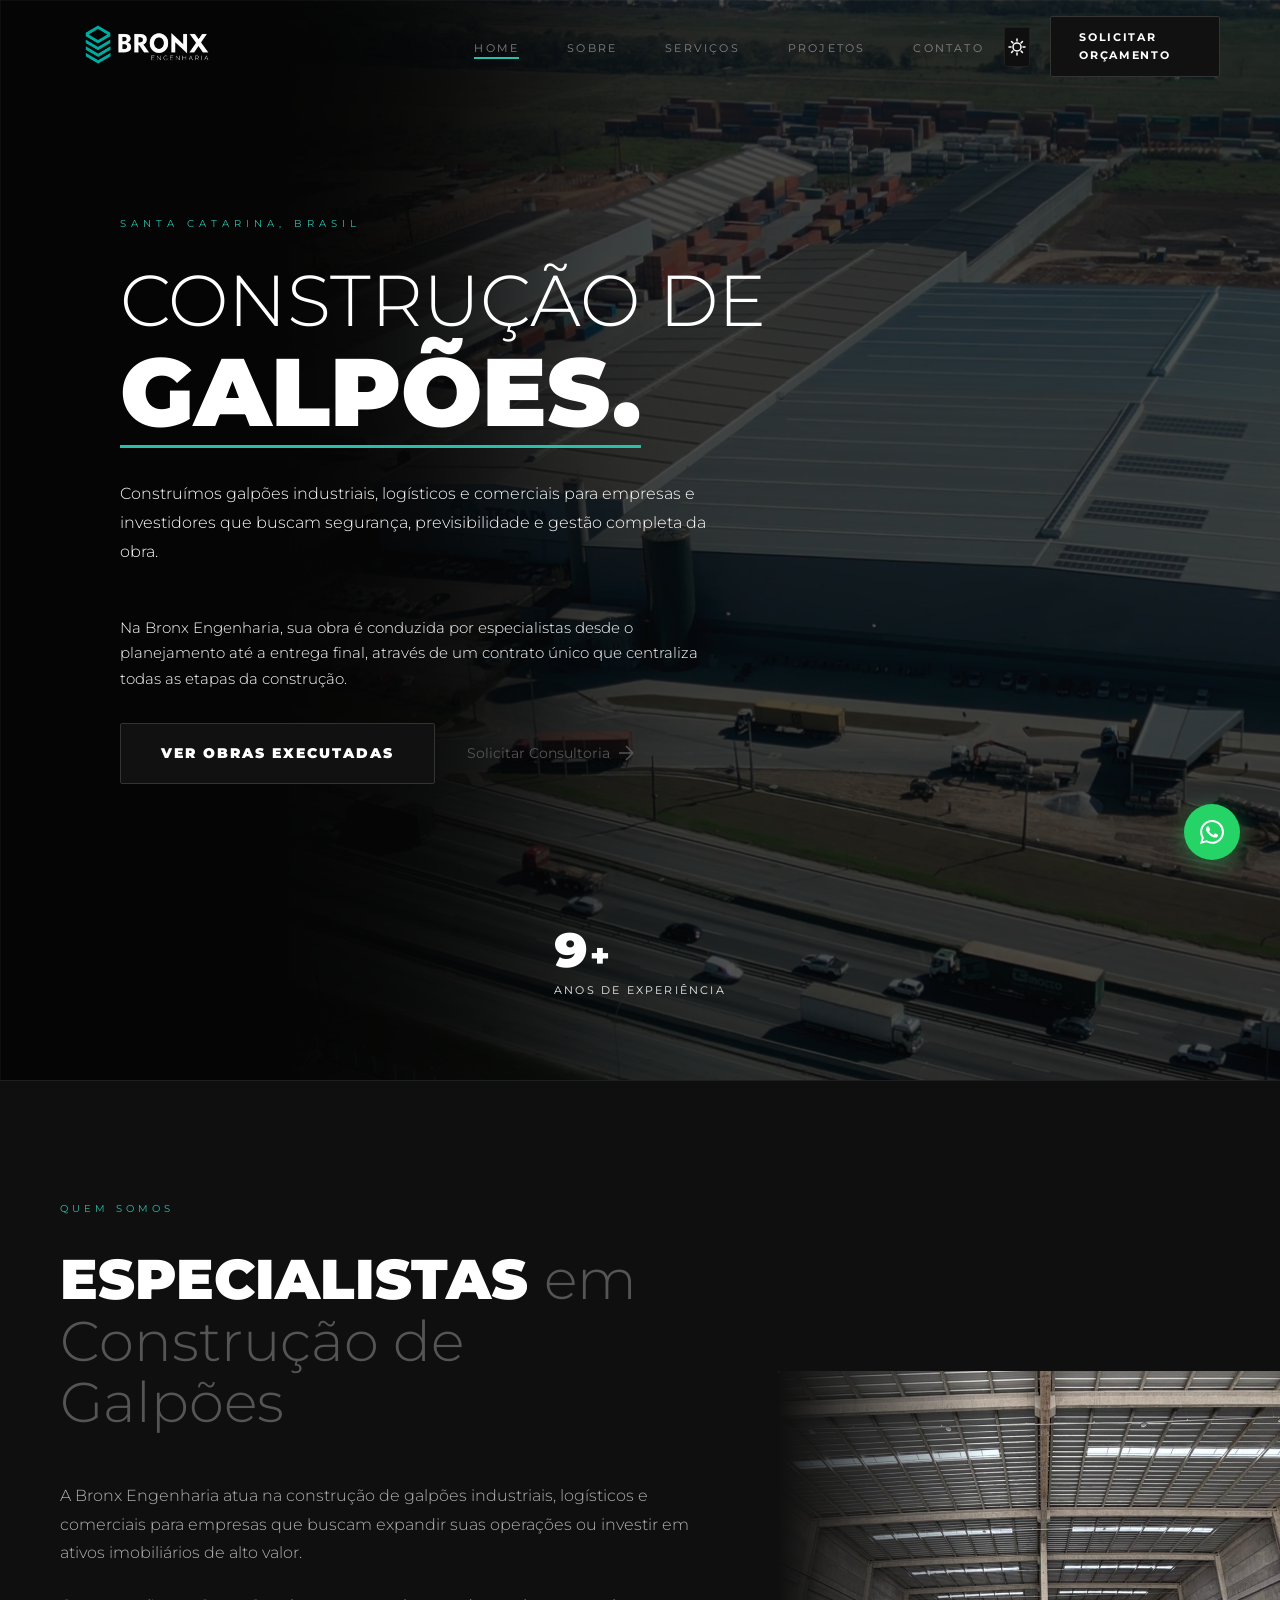
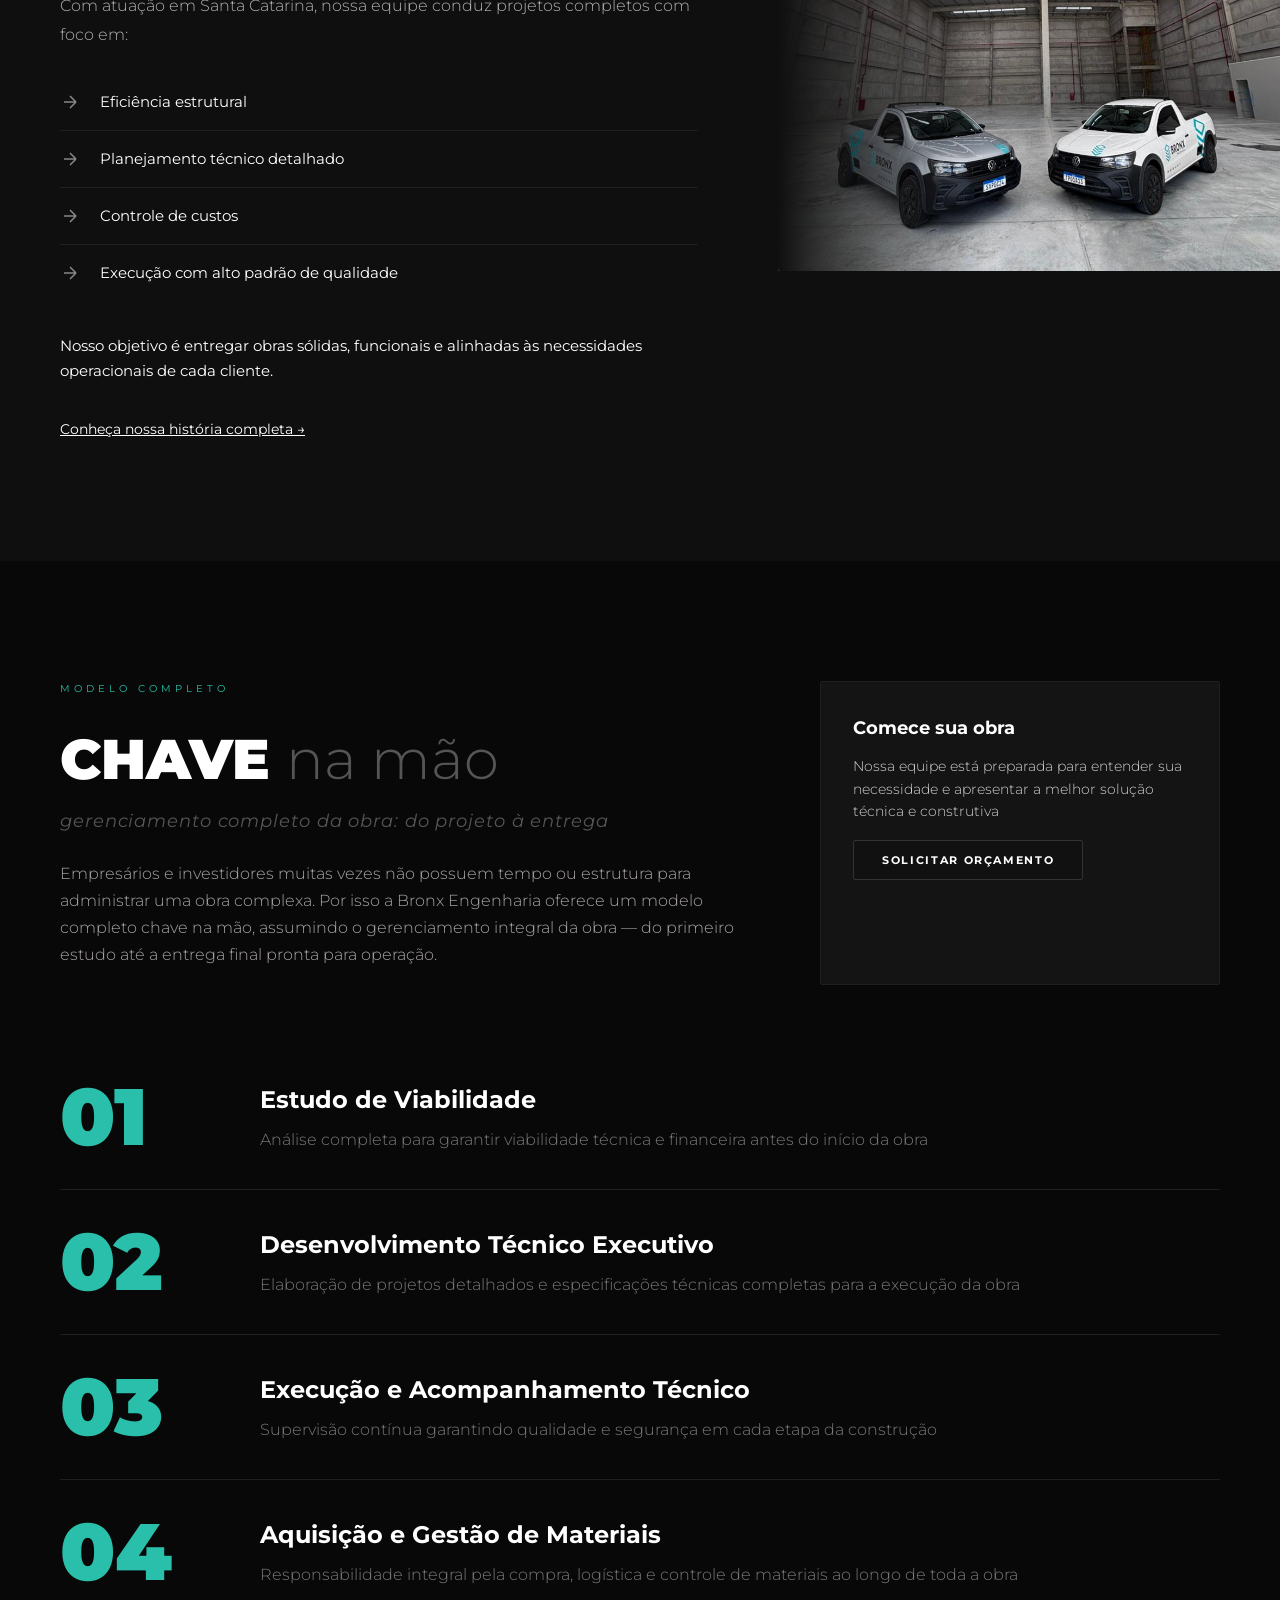
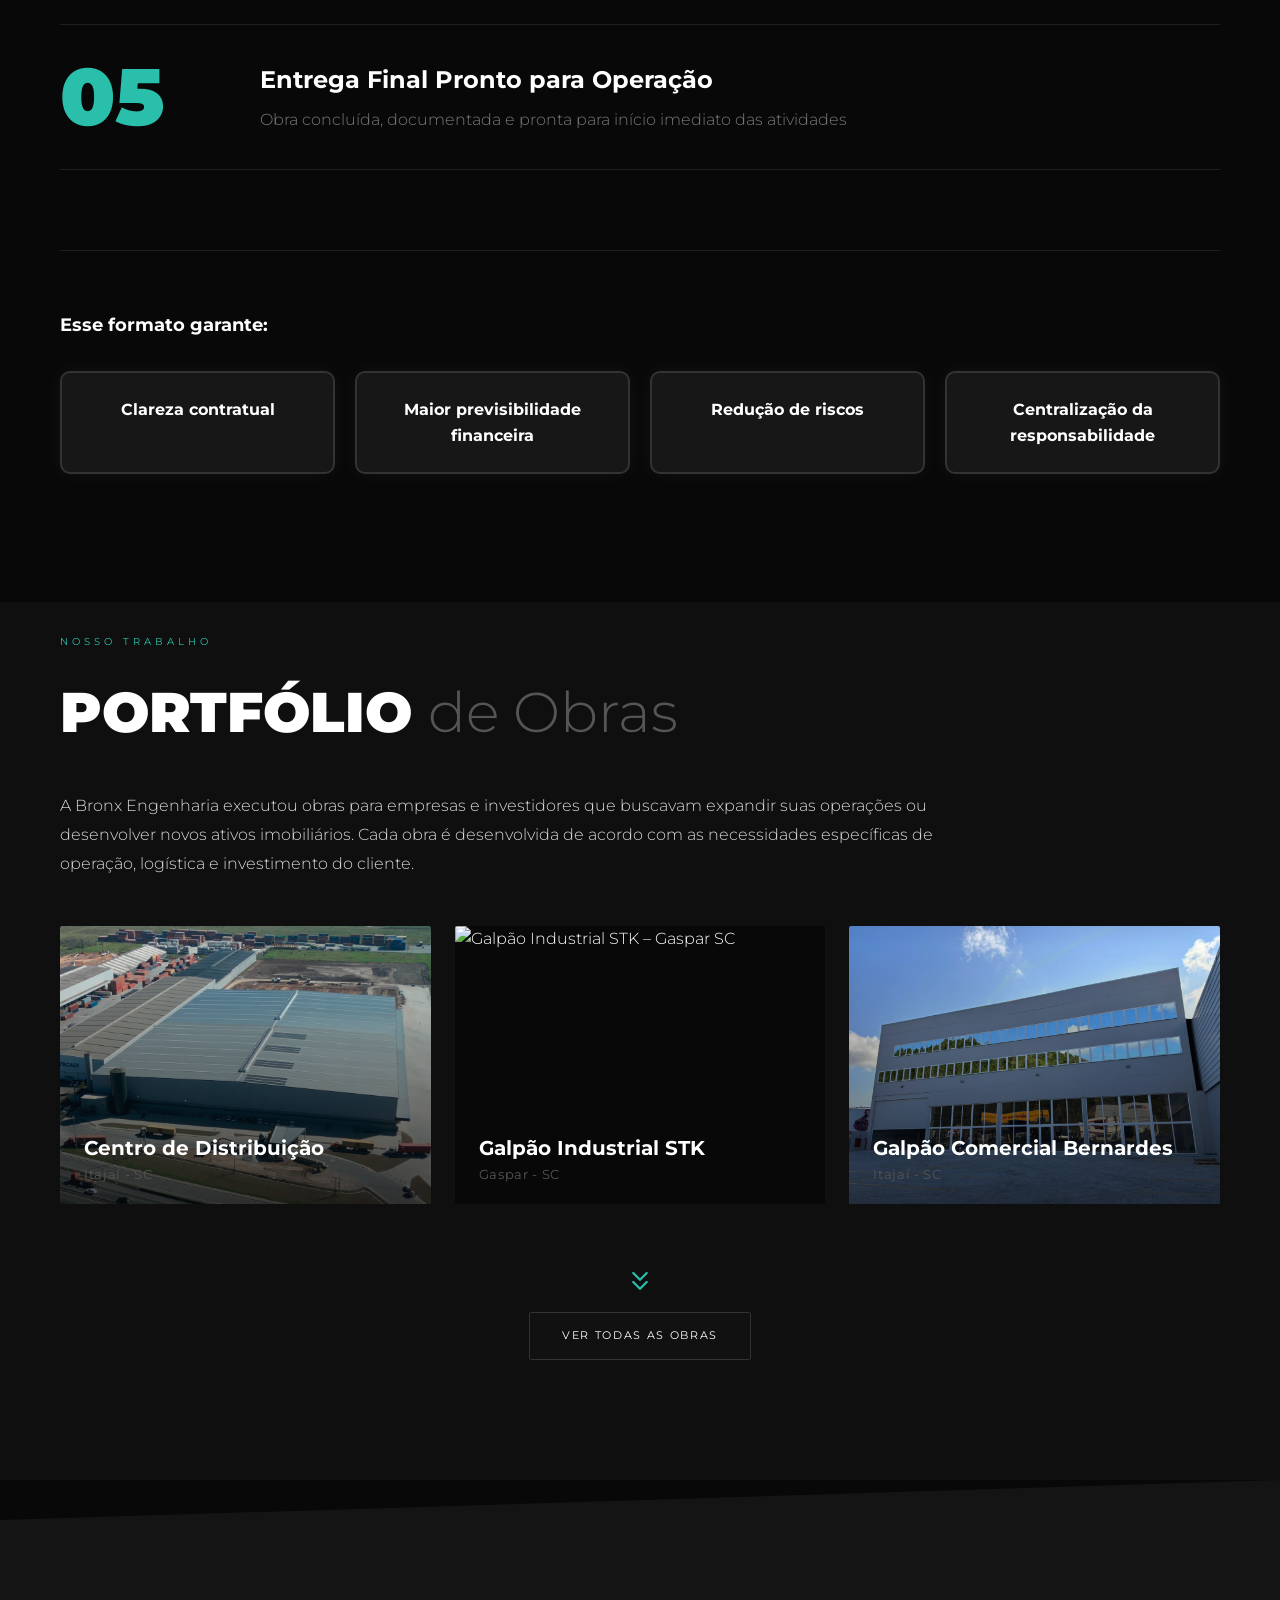
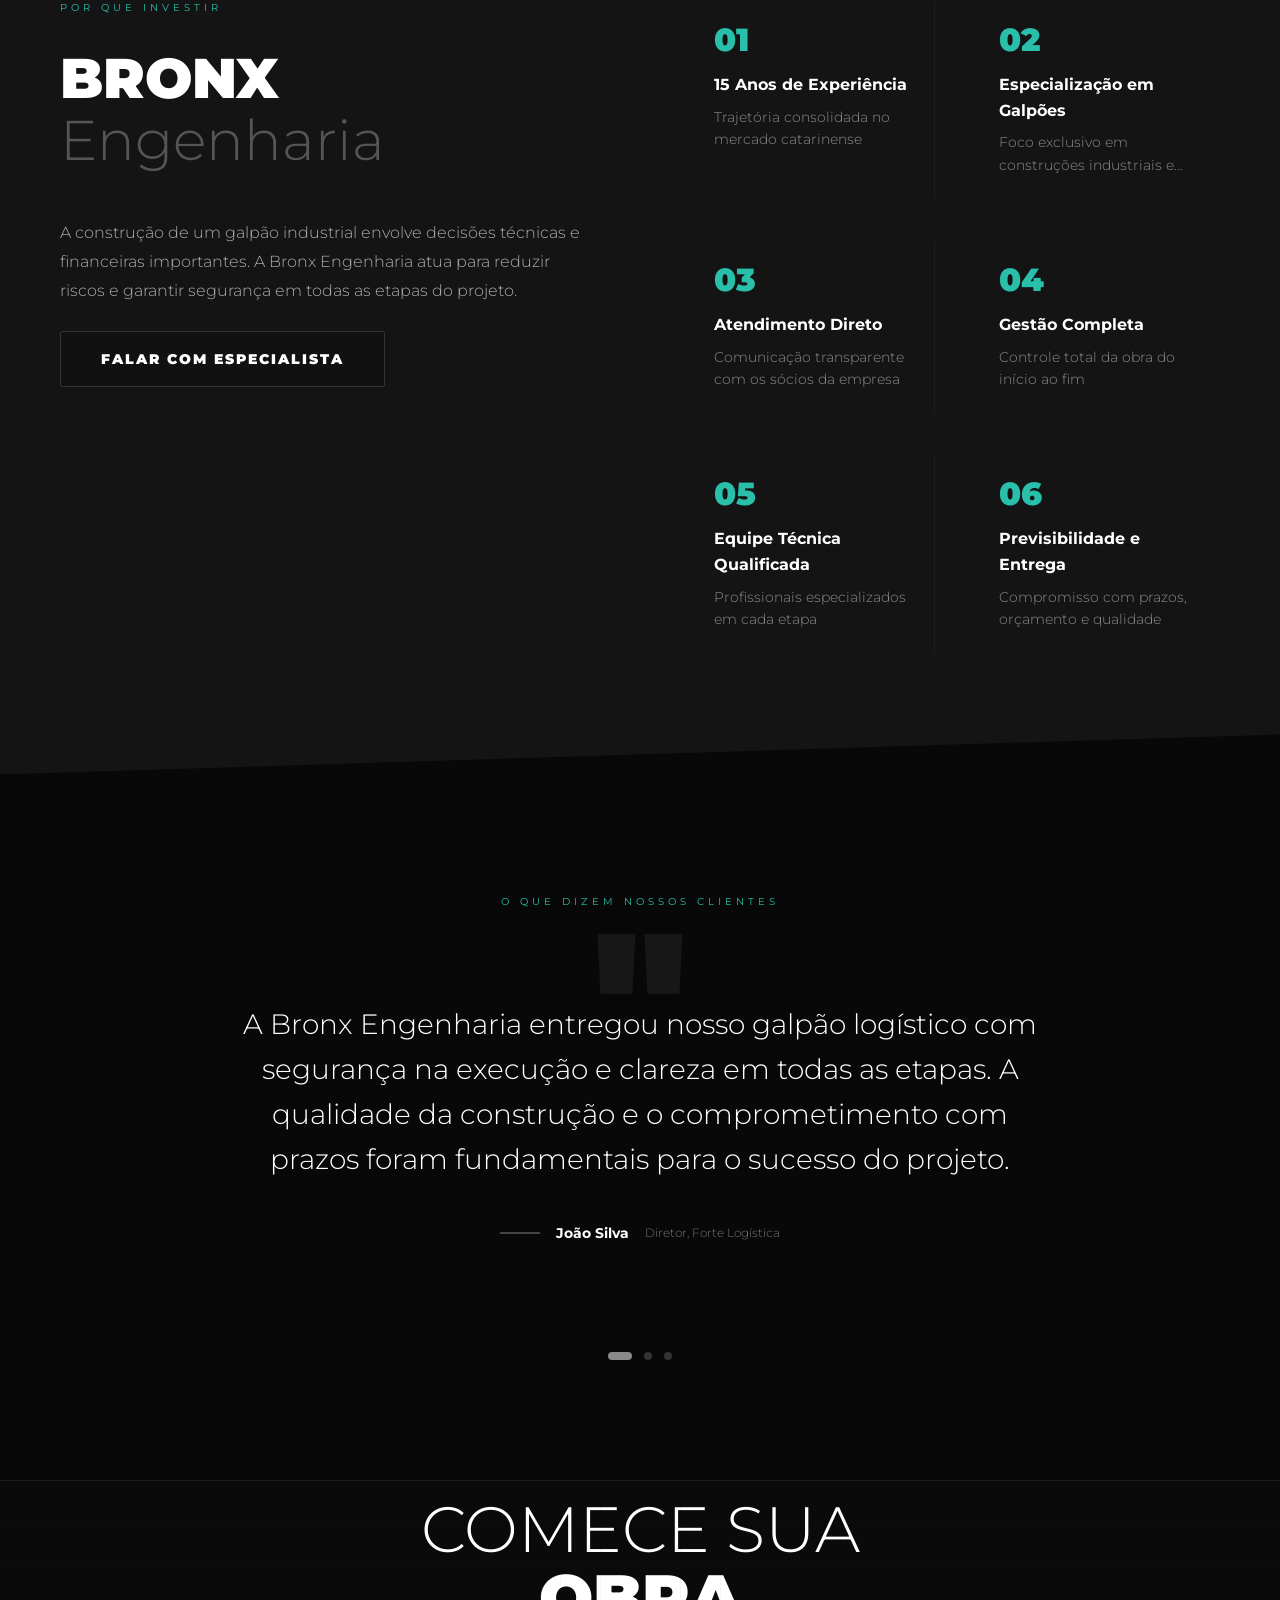
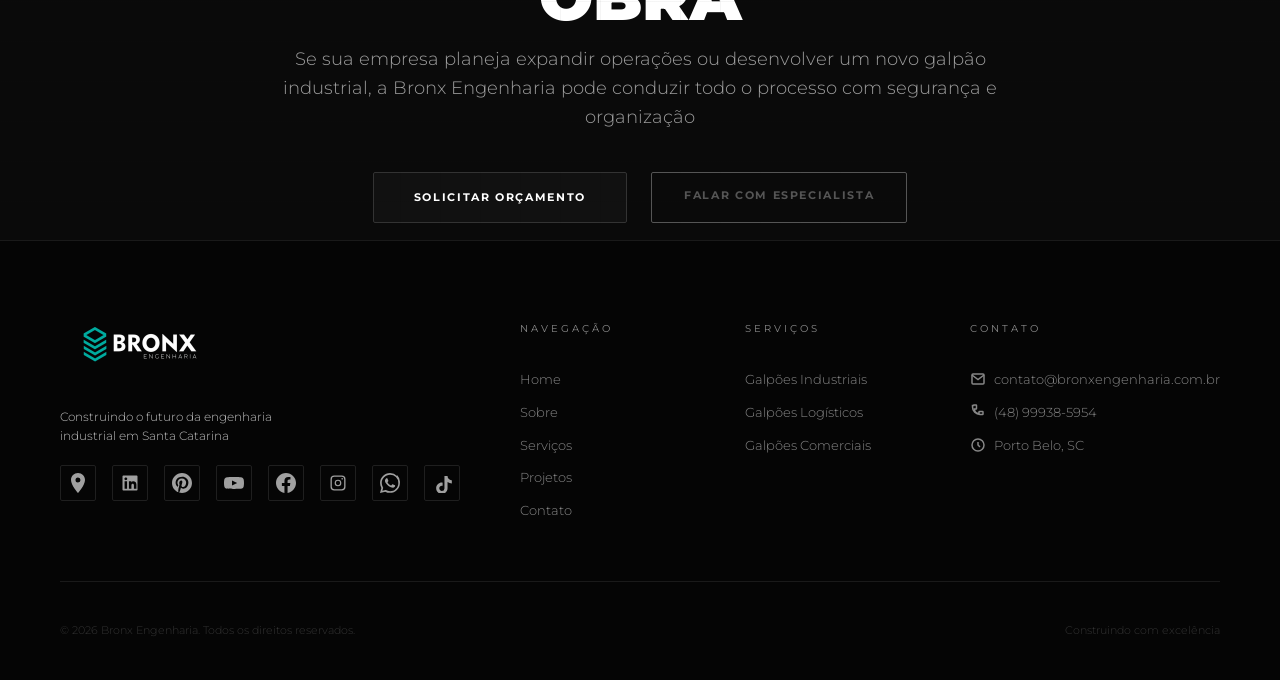
==== index.html @ a731fd5a "feat: restaura Galpão Industrial STK (vídeo comprimido 67MB)" ====
<!DOCTYPE html>
<html lang="pt-BR">
<head>
    <meta charset="UTF-8">
    <meta name="viewport" content="width=device-width, initial-scale=1.0">
    <title>Bronx Engenharia | Construção de Galpões Industriais em SC</title>
    <meta name="description" content="Especialistas na construção de galpões industriais, logísticos e comerciais em Santa Catarina. Soluções completas chave na mão para empresas e investidores.">
    
    <link rel="preconnect" href="https://fonts.googleapis.com">
    <link rel="preconnect" href="https://fonts.gstatic.com" crossorigin>
    <link href="https://fonts.googleapis.com/css2?family=Montserrat:wght@300;400;700;900&display=swap" rel="stylesheet">
    
    <link rel="stylesheet" href="css/style.css">
</head>
<body>

    <!-- ━━━━━━━━━━━━━━━━━━━━━━━━━━━━━━━━━━━━━━
         NAVBAR
         ━━━━━━━━━━━━━━━━━━━━━━━━━━━━━━━━━━━━━━ -->
    <nav class="navbar" id="navbar">
        <div class="nav-container">
            <a href="index.html" class="nav-logo">
                <img src="logo funod transparente.png" alt="Bronx Engenharia" class="logo-img">
            </a>
            
            <ul class="nav-links">
                <li><a href="index.html" class="active">Home</a></li>
                <li><a href="sobre.html">Sobre</a></li>
                <li><a href="servicos.html">Serviços</a></li>
                <li><a href="projetos.html">Projetos</a></li>
                <li><a href="contato.html">Contato</a></li>
            </ul>
            
            <button class="theme-toggle" id="themeToggle" aria-label="Alternar tema">
                <svg class="sun-icon" width="20" height="20" viewBox="0 0 20 20" fill="none">
                    <circle cx="10" cy="10" r="4" stroke="currentColor" stroke-width="1.5"/>
                    <line x1="10" y1="2" x2="10" y2="4" stroke="currentColor" stroke-width="1.5" stroke-linecap="round"/>
                    <line x1="10" y1="16" x2="10" y2="18" stroke="currentColor" stroke-width="1.5" stroke-linecap="round"/>
                    <line x1="18" y1="10" x2="16" y2="10" stroke="currentColor" stroke-width="1.5" stroke-linecap="round"/>
                    <line x1="4" y1="10" x2="2" y2="10" stroke="currentColor" stroke-width="1.5" stroke-linecap="round"/>
                    <line x1="15.5" y1="4.5" x2="14.1" y2="5.9" stroke="currentColor" stroke-width="1.5" stroke-linecap="round"/>
                    <line x1="5.9" y1="14.1" x2="4.5" y2="15.5" stroke="currentColor" stroke-width="1.5" stroke-linecap="round"/>
                    <line x1="15.5" y1="15.5" x2="14.1" y2="14.1" stroke="currentColor" stroke-width="1.5" stroke-linecap="round"/>
                    <line x1="5.9" y1="5.9" x2="4.5" y2="4.5" stroke="currentColor" stroke-width="1.5" stroke-linecap="round"/>
                </svg>
                <svg class="moon-icon" width="20" height="20" viewBox="0 0 20 20" fill="none">
                    <path d="M17 10.5C16 14.5 12.5 17 8.5 17C4.5 17 1 13.5 1 9.5C1 5.5 3.5 2 7.5 1C7 2 6.5 3.5 6.5 5.5C6.5 9.5 9.5 12.5 13.5 12.5C15.5 12.5 17 12 18 11.5C17.5 11 17 10.5 17 10.5Z" stroke="currentColor" stroke-width="1.5" stroke-linecap="round" stroke-linejoin="round"/>
                </svg>
            </button>
            
            <a href="orcamento.html" class="nav-cta">Solicitar Orçamento</a>

            <!-- Botão hambúrguer: apenas mobile -->
            <button class="mobile-menu-btn" id="mobileMenuBtn" aria-label="Abrir menu" aria-expanded="false">
                <span></span>
                <span></span>
                <span></span>
            </button>
        </div>
    </nav>

    <!-- ━━━━━━━━━━━━━━━━━━━━━━━━━━━━━━━━━━━━━━
         MOBILE MENU OVERLAY
         ━━━━━━━━━━━━━━━━━━━━━━━━━━━━━━━━━━━━━━ -->
    <div class="mobile-menu-overlay" id="mobileMenuOverlay"></div>
    <div class="mobile-menu-panel" id="mobileMenuPanel">
        <div class="mobile-menu-header">
            <a href="index.html" class="mobile-menu-logo">
                <img src="logo funod transparente.png" alt="Bronx Engenharia">
            </a>
            <button class="mobile-menu-close" id="mobileMenuClose" aria-label="Fechar menu">
                <svg width="18" height="18" viewBox="0 0 18 18" fill="none">
                    <line x1="2" y1="2" x2="16" y2="16" stroke="currentColor" stroke-width="1.8" stroke-linecap="round"/>
                    <line x1="16" y1="2" x2="2" y2="16" stroke="currentColor" stroke-width="1.8" stroke-linecap="round"/>
                </svg>
            </button>
        </div>
        <nav class="mobile-menu-nav">
            <a href="index.html" class="active">
                Home
                <svg class="mobile-nav-arrow" viewBox="0 0 16 16" fill="none"><path d="M3 8h10M9 4l4 4-4 4" stroke="currentColor" stroke-width="1.5" stroke-linecap="round" stroke-linejoin="round"/></svg>
            </a>
            <a href="sobre.html">
                Sobre
                <svg class="mobile-nav-arrow" viewBox="0 0 16 16" fill="none"><path d="M3 8h10M9 4l4 4-4 4" stroke="currentColor" stroke-width="1.5" stroke-linecap="round" stroke-linejoin="round"/></svg>
            </a>
            <a href="servicos.html">
                Serviços
                <svg class="mobile-nav-arrow" viewBox="0 0 16 16" fill="none"><path d="M3 8h10M9 4l4 4-4 4" stroke="currentColor" stroke-width="1.5" stroke-linecap="round" stroke-linejoin="round"/></svg>
            </a>
            <a href="projetos.html">
                Projetos
                <svg class="mobile-nav-arrow" viewBox="0 0 16 16" fill="none"><path d="M3 8h10M9 4l4 4-4 4" stroke="currentColor" stroke-width="1.5" stroke-linecap="round" stroke-linejoin="round"/></svg>
            </a>
            <a href="contato.html">
                Contato
                <svg class="mobile-nav-arrow" viewBox="0 0 16 16" fill="none"><path d="M3 8h10M9 4l4 4-4 4" stroke="currentColor" stroke-width="1.5" stroke-linecap="round" stroke-linejoin="round"/></svg>
            </a>
        </nav>
        <div class="mobile-menu-footer">
            <a href="orcamento.html" class="mobile-cta">Solicitar Orçamento</a>
        </div>
    </div>

    <!-- ━━━━━━━━━━━━━━━━━━━━━━━━━━━━━━━━━━━━━━
         HERO
         ━━━━━━━━━━━━━━━━━━━━━━━━━━━━━━━━━━━━━━ -->
    <section class="hero">
        <div class="hero-grid"></div>
        <div class="hero-image">
            <img src="hero-bronx-oJLtoZwy.png" alt="Bronx Engenharia - Construção de Galpões">
        </div>
        <div class="container-hero">
            <div class="hero-content">
                <div class="hero-eyebrow">SANTA CATARINA, BRASIL</div>
                
                <h1 class="hero-title">
                    <span class="hero-title-light">CONSTRUÇÃO DE</span>
                    <span class="hero-title-bold">GALPÕES.</span>
                </h1>
                
                <p class="hero-description">
                    Construímos galpões industriais, logísticos e comerciais para empresas e investidores que buscam segurança, previsibilidade e gestão completa da obra.
                </p>
                
                <p class="hero-description-secondary">
                    Na Bronx Engenharia, sua obra é conduzida por especialistas desde o planejamento até a entrega final, através de um contrato único que centraliza todas as etapas da construção.
                </p>
                
                <div class="hero-buttons">
                    <a href="projetos.html" class="btn-primary">Ver Obras Executadas</a>
                    <a href="contato.html" class="btn-secondary">
                        Solicitar Consultoria
                        <svg width="16" height="16" viewBox="0 0 16 16" fill="none">
                            <path d="M1 8H15M15 8L8 1M15 8L8 15" stroke="currentColor" stroke-width="1.5"/>
                        </svg>
                    </a>
                </div>
            </div>
        </div>
        
        <div class="hero-stats">
            <div class="stat-item">
                <div class="stat-number" data-target="15">0</div>
                <div class="stat-label">Anos de Experiência</div>
            </div>
        </div>
    </section>

    <!-- ━━━━━━━━━━━━━━━━━━━━━━━━━━━━━━━━━━━━━━
         ESPECIALISTAS EM CONSTRUÇÃO
         ━━━━━━━━━━━━━━━━━━━━━━━━━━━━━━━━━━━━━━ -->
    <section class="sobre" id="sobre">
        <div class="container-wide">
            <div class="sobre-grid">
                <div class="sobre-content">
                    <div class="section-eyebrow">QUEM SOMOS</div>
                    
                    <h2 class="section-title">
                        <span class="title-bold">ESPECIALISTAS</span>
                        <span class="title-light">em Construção de Galpões</span>
                    </h2>
                    
                    <p class="sobre-description">
                        A Bronx Engenharia atua na construção de galpões industriais, logísticos e comerciais para empresas que buscam expandir suas operações ou investir em ativos imobiliários de alto valor.
                    </p>
                    
                    <p class="sobre-description">
                        Com atuação em Santa Catarina, nossa equipe conduz projetos completos com foco em:
                    </p>
                    
                    <div class="sobre-list">
                        <div class="sobre-item">
                            <svg width="20" height="20" viewBox="0 0 20 20" fill="none">
                                <path d="M4 10H16M16 10L10 4M16 10L10 16" stroke="#888888" stroke-width="1.5"/>
                            </svg>
                            <span>Eficiência estrutural</span>
                        </div>
                        <div class="sobre-item">
                            <svg width="20" height="20" viewBox="0 0 20 20" fill="none">
                                <path d="M4 10H16M16 10L10 4M16 10L10 16" stroke="#888888" stroke-width="1.5"/>
                            </svg>
                            <span>Planejamento técnico detalhado</span>
                        </div>
                        <div class="sobre-item">
                            <svg width="20" height="20" viewBox="0 0 20 20" fill="none">
                                <path d="M4 10H16M16 10L10 4M16 10L10 16" stroke="#888888" stroke-width="1.5"/>
                            </svg>
                            <span>Controle de custos</span>
                        </div>
                        <div class="sobre-item">
                            <svg width="20" height="20" viewBox="0 0 20 20" fill="none">
                                <path d="M4 10H16M16 10L10 4M16 10L10 16" stroke="#888888" stroke-width="1.5"/>
                            </svg>
                            <span>Execução com alto padrão de qualidade</span>
                        </div>
                    </div>
                    
                    <p class="sobre-conclusion">
                        Nosso objetivo é entregar obras sólidas, funcionais e alinhadas às necessidades operacionais de cada cliente.
                    </p>
                    
                    <a href="sobre.html" class="link-underline">Conheça nossa história completa →</a>
                </div>
                
                <div class="sobre-image">
                    <img src="carros.jpg" alt="Galpão Bronx Engenharia">
                </div>
            </div>
        </div>
    </section>

    <!-- ━━━━━━━━━━━━━━━━━━━━━━━━━━━━━━━━━━━━━━
         SERVIÇOS (CHAVE NA MÃO)
         ━━━━━━━━━━━━━━━━━━━━━━━━━━━━━━━━━━━━━━ -->
    <section class="servicos" id="servicos">
        <div class="container">
            <div class="servicos-header">
                <div>
                    <div class="section-eyebrow">MODELO COMPLETO</div>
                    <h2 class="section-title">
                        <span class="title-bold">CHAVE</span>
                        <span class="title-light">na mão</span>
                    </h2>
                    <p class="servicos-subtitulo">gerenciamento completo da obra: do projeto à entrega</p>
                    <p class="servicos-intro">
                        Empresários e investidores muitas vezes não possuem tempo ou estrutura para administrar uma obra complexa. Por isso a Bronx Engenharia oferece um modelo completo chave na mão, assumindo o gerenciamento integral da obra — do primeiro estudo até a entrega final pronta para operação.
                    </p>
                </div>
                
                <div class="servicos-cta-card">
                    <h3>Comece sua obra</h3>
                    <p>Nossa equipe está preparada para entender sua necessidade e apresentar a melhor solução técnica e construtiva</p>
                    <a href="orcamento.html" class="btn-outline">Solicitar Orçamento</a>
                </div>
            </div>
            
            <div class="servicos-list">
                <div class="servico-item">
                    <div class="servico-number">01</div>
                    <div class="servico-content">
                        <h3>Estudo de Viabilidade</h3>
                        <p>Análise completa para garantir viabilidade técnica e financeira antes do início da obra</p>
                    </div>
                </div>
                
                <div class="servico-item">
                    <div class="servico-number">02</div>
                    <div class="servico-content">
                        <h3>Desenvolvimento Técnico Executivo</h3>
                        <p>Elaboração de projetos detalhados e especificações técnicas completas para a execução da obra</p>
                    </div>
                </div>
                
                <div class="servico-item">
                    <div class="servico-number">03</div>
                    <div class="servico-content">
                        <h3>Execução e Acompanhamento Técnico</h3>
                        <p>Supervisão contínua garantindo qualidade e segurança em cada etapa da construção</p>
                    </div>
                </div>
                
                <div class="servico-item">
                    <div class="servico-number">04</div>
                    <div class="servico-content">
                        <h3>Aquisição e Gestão de Materiais</h3>
                        <p>Responsabilidade integral pela compra, logística e controle de materiais ao longo de toda a obra</p>
                    </div>
                </div>
                
                <div class="servico-item">
                    <div class="servico-number">05</div>
                    <div class="servico-content">
                        <h3>Entrega Final Pronto para Operação</h3>
                        <p>Obra concluída, documentada e pronta para início imediato das atividades</p>
                    </div>
                </div>
            </div>
            
            <div class="servicos-beneficios">
                <h3>Esse formato garante:</h3>
                <div class="beneficios-grid">
                    <div class="beneficio-item beneficio-destaque">Clareza contratual</div>
                    <div class="beneficio-item beneficio-destaque">Maior previsibilidade financeira</div>
                    <div class="beneficio-item beneficio-destaque">Redução de riscos</div>
                    <div class="beneficio-item beneficio-destaque">Centralização da responsabilidade</div>
                </div>
            </div>
        </div>
    </section>

    <!-- ━━━━━━━━━━━━━━━━━━━━━━━━━━━━━━━━━━━━━━
         PORTFÓLIO DE PROJETOS
         ━━━━━━━━━━━━━━━━━━━━━━━━━━━━━━━━━━━━━━ -->
    <section class="projetos" id="projetos">
        <div class="container">
            <div class="section-eyebrow">NOSSO TRABALHO</div>
            <h2 class="section-title">
                <span class="title-bold">PORTFÓLIO</span>
                <span class="title-light">de Obras</span>
            </h2>
            
            <p class="projetos-intro">
                A Bronx Engenharia executou obras para empresas e investidores que buscavam expandir suas operações ou desenvolver novos ativos imobiliários. Cada obra é desenvolvida de acordo com as necessidades específicas de operação, logística e investimento do cliente.
            </p>
            
            <div class="projetos-grid">
                <div class="projeto-card">
                    <img src="PROJETOS/galpoes/Centro de Distribuição Itajaí - SC.jpg" alt="Centro de Distribuição Itajaí - SC" class="projeto-image">
                    <video src="PROJETOS/galpoes/Centro de Distribuição Itajaí - SC.mp4" class="projeto-video" muted loop playsinline></video>
                    <div class="projeto-overlay">
                        <h3 class="projeto-title">Centro de Distribuição</h3>
                        <p class="projeto-location">Itajaí - SC</p>
                    </div>
                </div>
                
                <div class="projeto-card">
                    <img class="projeto-image projeto-thumb-auto" alt="Galpão Industrial STK – Gaspar SC">
                    <video src="04_PROJETOS/videos-fotos-bronx-projetos/Galpão-Industrial-STK.mp4" class="projeto-video" muted loop playsinline preload="metadata"></video>
                    <div class="projeto-overlay">
                        <h3 class="projeto-title">Galpão Industrial STK</h3>
                        <p class="projeto-location">Gaspar - SC</p>
                    </div>
                </div>
                
                <div class="projeto-card">
                    <img src="04_PROJETOS/videos-fotos-bronx-projetos/GalpãoComercialBernardes.jpeg" alt="Galpão Comercial Bernardes – Itajaí SC" class="projeto-image">
                    <div class="projeto-overlay">
                        <h3 class="projeto-title">Galpão Comercial Bernardes</h3>
                        <p class="projeto-location">Itajaí - SC</p>
                    </div>
                </div>
            </div>
            
            <div class="projetos-footer">
                <svg xmlns="http://www.w3.org/2000/svg" width="28" height="36" viewBox="0 0 24 32" fill="none" stroke="#2ABFAA" stroke-width="2" stroke-linecap="round" stroke-linejoin="round" style="animation:bounce-down 1.2s ease-in-out infinite;">
                    <polyline points="6 8 12 14 18 8"/>
                    <polyline points="6 16 12 22 18 16"/>
                </svg>
                <a href="projetos.html" class="btn-ghost">Ver todas as obras</a>
            </div>
        </div>
    </section>

    <!-- ━━━━━━━━━━━━━━━━━━━━━━━━━━━━━━━━━━━━━━
         DIFERENCIAIS (POR QUE BRONX)
         ━━━━━━━━━━━━━━━━━━━━━━━━━━━━━━━━━━━━━━ -->
    <section class="diferenciais">
        <div class="container">
            <div class="diferenciais-grid">
                <div class="diferenciais-content">
                    <div class="section-eyebrow">POR QUE INVESTIR</div>
                    <h2 class="section-title">
                        <span class="title-bold teal">BRONX</span>
                        <span class="title-light">Engenharia</span>
                    </h2>
                    <p class="diferenciais-text">
                        A construção de um galpão industrial envolve decisões técnicas e financeiras importantes. A Bronx Engenharia atua para reduzir riscos e garantir segurança em todas as etapas do projeto.
                    </p>
                    <a href="contato.html" class="btn-primary">Falar com Especialista</a>
                </div>
                
                <div class="diferenciais-list">
                    <div class="diferencial-item">
                        <div class="diferencial-number">01</div>
                        <h3>15 Anos de Experiência</h3>
                        <p>Trajetória consolidada no mercado catarinense</p>
                    </div>
                    
                    <div class="diferencial-item">
                        <div class="diferencial-number">02</div>
                        <h3>Especialização em Galpões</h3>
                        <p>Foco exclusivo em construções industriais e logísticas</p>
                    </div>
                    
                    <div class="diferencial-item">
                        <div class="diferencial-number">03</div>
                        <h3>Atendimento Direto</h3>
                        <p>Comunicação transparente com os sócios da empresa</p>
                    </div>
                    
                    <div class="diferencial-item">
                        <div class="diferencial-number">04</div>
                        <h3>Gestão Completa</h3>
                        <p>Controle total da obra do início ao fim</p>
                    </div>
                    
                    <div class="diferencial-item">
                        <div class="diferencial-number">05</div>
                        <h3>Equipe Técnica Qualificada</h3>
                        <p>Profissionais especializados em cada etapa</p>
                    </div>
                    
                    <div class="diferencial-item">
                        <div class="diferencial-number">06</div>
                        <h3>Previsibilidade e Entrega</h3>
                        <p>Compromisso com prazos, orçamento e qualidade</p>
                    </div>
                </div>
            </div>
        </div>
    </section>

    <!-- ━━━━━━━━━━━━━━━━━━━━━━━━━━━━━━━━━━━━━━
         DEPOIMENTOS
         ━━━━━━━━━━━━━━━━━━━━━━━━━━━━━━━━━━━━━━ -->
    <section class="depoimentos" id="depoimentos">
        <div class="container-narrow">
            <div class="section-eyebrow center">O QUE DIZEM NOSSOS CLIENTES</div>
            
            <div class="depoimento-wrapper">
                <div class="depoimento-quote-mark">"</div>
                
                <blockquote class="depoimento-text">
                    A Bronx Engenharia entregou nosso galpão logístico com segurança na execução e clareza em todas as etapas. A qualidade da construção e o comprometimento com prazos foram fundamentais para o sucesso do projeto.
                </blockquote>
                
                <div class="depoimento-author">
                    <div class="author-line"></div>
                    <span class="author-name">João Silva</span>
                    <span class="author-company">Diretor, Forte Logística</span>
                </div>
            </div>
            
            <div class="depoimento-nav">
                <span class="nav-dot active"></span>
                <span class="nav-dot"></span>
                <span class="nav-dot"></span>
            </div>
        </div>
    </section>

    <!-- ━━━━━━━━━━━━━━━━━━━━━━━━━━━━━━━━━━━━━━
         CTA FINAL
         ━━━━━━━━━━━━━━━━━━━━━━━━━━━━━━━━━━━━━━ -->
    <section class="cta-final">
        <div class="cta-grid"></div>
        <div class="container-cta">
            <h2 class="cta-title">
                <span class="cta-title-light">COMECE SUA</span>
                <span class="cta-title-bold">OBRA</span>
            </h2>
            <p class="cta-subtitle">Se sua empresa planeja expandir operações ou desenvolver um novo galpão industrial, a Bronx Engenharia pode conduzir todo o processo com segurança e organização</p>
            
            <div class="cta-buttons">
                <a href="orcamento.html" class="btn-dark">Solicitar Orçamento</a>
                <a href="contato.html" class="btn-ghost-dark">Falar com Especialista</a>
            </div>
        </div>
    </section>

    <!-- ━━━━━━━━━━━━━━━━━━━━━━━━━━━━━━━━━━━━━━
         FOOTER
         ━━━━━━━━━━━━━━━━━━━━━━━━━━━━━━━━━━━━━━ -->
    <footer class="footer" id="contato">
        <div class="container">
            <div class="footer-grid">
                <div class="footer-brand">
                    <a href="index.html" class="footer-logo">
                        <img src="logo funod transparente.png" alt="Bronx Engenharia" class="logo-img">
                    </a>
                    <p class="footer-tagline">Construindo o futuro da engenharia industrial em Santa Catarina</p>
                    
                    <div class="footer-social">
                        <a href="https://g.page/bronx-engenharia" target="_blank" rel="noopener" aria-label="Google Meu Negócio">
                            <svg width="20" height="20" viewBox="0 0 20 20" fill="currentColor">
                                <path d="M10 0C6.102 0 3 3.102 3 7c0 5.25 7 13 7 13s7-7.75 7-13c0-3.898-3.102-7-7-7zm0 9.5a2.5 2.5 0 110-5 2.5 2.5 0 010 5z"/>
                            </svg>
                        </a>
                        <a href="https://linkedin.com/company/bronx-engenharia" target="_blank" rel="noopener" aria-label="LinkedIn">
                            <svg width="20" height="20" viewBox="0 0 20 20" fill="none">
                                <path d="M16.667 2.5H3.333C2.875 2.5 2.5 2.875 2.5 3.333v13.334c0 .458.375.833.833.833h13.334c.458 0 .833-.375.833-.833V3.333c0-.458-.375-.833-.833-.833zM7.083 15.833H4.583V8.333h2.5v7.5zm-1.25-8.541c-.792 0-1.458-.667-1.458-1.459s.666-1.458 1.458-1.458c.792 0 1.459.666 1.459 1.458s-.667 1.459-1.459 1.459zm10.584 8.541h-2.5v-3.75c0-.917-.584-1.458-1.25-1.458-.667 0-1.25.541-1.25 1.458v3.75h-2.5V8.333h2.5v1.042c.375-.584 1.083-1.042 2.083-1.042 1.375 0 2.917 1.042 2.917 3.125v4.375z" fill="currentColor"/>
                            </svg>
                        </a>
                        <a href="https://pinterest.com/bronxengenharia" target="_blank" rel="noopener" aria-label="Pinterest">
                            <svg width="20" height="20" viewBox="0 0 20 20" fill="currentColor">
                                <path d="M10 0C4.477 0 0 4.477 0 10c0 4.237 2.636 7.855 6.356 9.312-.088-.791-.167-2.005.035-2.868.182-.78 1.172-4.97 1.172-4.97s-.299-.6-.299-1.486c0-1.39.806-2.428 1.81-2.428.852 0 1.264.64 1.264 1.408 0 .858-.546 2.14-.828 3.33-.236.995.5 1.807 1.48 1.807 1.778 0 3.144-1.874 3.144-4.58 0-2.393-1.72-4.068-4.176-4.068-2.845 0-4.516 2.135-4.516 4.34 0 .859.331 1.781.744 2.281a.3.3 0 01.069.288l-.278 1.133c-.044.183-.145.223-.335.134-1.249-.581-2.03-2.407-2.03-3.874 0-3.154 2.292-6.052 6.608-6.052 3.469 0 6.165 2.473 6.165 5.776 0 3.447-2.173 6.22-5.19 6.22-1.013 0-1.965-.525-2.291-1.148l-.623 2.378c-.226.869-.835 1.958-1.244 2.621.937.29 1.931.446 2.962.446 5.523 0 10-4.477 10-10S15.523 0 10 0z"/>
                            </svg>
                        </a>
                        <a href="https://youtube.com/@bronxengenharia" target="_blank" rel="noopener" aria-label="YouTube">
                            <svg width="20" height="20" viewBox="0 0 20 20" fill="currentColor">
                                <path d="M19.615 6.184c-.234-.877-.923-1.567-1.8-1.801C16.225 4 10 4 10 4s-6.225 0-7.815.383c-.877.234-1.566.924-1.8 1.801C0 7.774 0 10 0 10s0 2.226.385 3.816c.234.877.923 1.567 1.8 1.801C3.775 16 10 16 10 16s6.225 0 7.815-.383c.877-.234 1.566-.924 1.8-1.801C20 12.226 20 10 20 10s0-2.226-.385-3.816zM8 12.5v-5l5.2 2.5L8 12.5z"/>
                            </svg>
                        </a>
                        <a href="https://facebook.com/bronxengenharia" target="_blank" rel="noopener" aria-label="Facebook">
                            <svg width="20" height="20" viewBox="0 0 20 20" fill="currentColor">
                                <path d="M20 10c0-5.523-4.477-10-10-10S0 4.477 0 10c0 4.991 3.657 9.128 8.438 9.878v-6.987h-2.54V10h2.54V7.797c0-2.506 1.492-3.89 3.777-3.89 1.094 0 2.238.195 2.238.195v2.46h-1.26c-1.243 0-1.63.771-1.63 1.562V10h2.773l-.443 2.89h-2.33v6.988C16.343 19.128 20 14.991 20 10z"/>
                            </svg>
                        </a>
                        <a href="https://instagram.com/bronxengenharia" target="_blank" rel="noopener" aria-label="Instagram">
                            <svg width="20" height="20" viewBox="0 0 20 20" fill="none">
                                <path d="M10 6.667a3.333 3.333 0 100 6.666 3.333 3.333 0 000-6.666zm0 5.5a2.167 2.167 0 110-4.334 2.167 2.167 0 010 4.334z" fill="currentColor"/>
                                <path d="M13.75 2.5h-7.5A3.75 3.75 0 002.5 6.25v7.5a3.75 3.75 0 003.75 3.75h7.5a3.75 3.75 0 003.75-3.75v-7.5A3.75 3.75 0 0013.75 2.5zm2.417 11.25a2.417 2.417 0 01-2.417 2.417h-7.5a2.417 2.417 0 01-2.417-2.417v-7.5A2.417 2.417 0 016.25 3.833h7.5a2.417 2.417 0 012.417 2.417v7.5z" fill="currentColor"/>
                                <circle cx="14.167" cy="5.833" r="0.833" fill="currentColor"/>
                            </svg>
                        </a>
                        <a href="https://wa.me/5548999385954?text=Ol%C3%A1%2C%20vim%20pelo%20site%20da%20Bronx%20Engenharia%20e%20gostaria%20de%20mais%20informa%C3%A7%C3%B5es." target="_blank" rel="noopener" aria-label="WhatsApp">
                            <svg width="20" height="20" viewBox="0 0 20 20" fill="currentColor">
                                <path d="M17.05 2.91A9.933 9.933 0 0010.03 0C4.535 0 .067 4.467.065 9.964c-.001 1.757.458 3.472 1.33 4.992L0 20l5.188-1.36a9.972 9.972 0 004.768 1.213h.004c5.493 0 9.96-4.468 9.962-9.965a9.908 9.908 0 00-2.872-7.977zM10.03 18.26h-.003a8.28 8.28 0 01-4.22-1.155l-.303-.18-3.138.823.837-3.058-.198-.314a8.266 8.266 0 01-1.267-4.41c.002-4.572 3.722-8.291 8.296-8.291a8.25 8.25 0 015.865 2.433 8.23 8.23 0 012.425 5.868c-.002 4.574-3.722 8.293-8.294 8.293zm4.546-6.206c-.249-.125-1.474-.728-1.703-.81-.228-.083-.394-.125-.56.124-.166.25-.642.81-.787.976-.146.166-.29.187-.539.062-.249-.125-1.052-.388-2.004-1.236-.74-.66-1.24-1.476-1.385-1.724-.146-.25-.015-.384.11-.508.112-.112.249-.29.373-.436.125-.145.166-.25.25-.416.083-.166.041-.31-.021-.436-.062-.125-.56-1.352-.768-1.85-.203-.487-.409-.42-.56-.428-.145-.007-.31-.008-.476-.008-.166 0-.436.062-.664.31-.228.25-.872.852-.872 2.08 0 1.227.893 2.413 1.017 2.58.125.165 1.757 2.683 4.257 3.763.595.257 1.059.41 1.42.524.597.19 1.14.163 1.57.099.479-.072 1.474-.603 1.682-1.185.208-.582.208-1.08.146-1.185-.062-.104-.228-.166-.477-.29z"/>
                            </svg>
                        </a>
                        <a href="https://tiktok.com/@bronxengenharia" target="_blank" rel="noopener" aria-label="TikTok">
                            <svg width="20" height="20" viewBox="0 0 20 20" fill="currentColor">
                                <path d="M16.6 5.82s.51.5 0 0A4.278 4.278 0 0115.54 3h-3.09v12.4a2.592 2.592 0 01-2.59 2.5c-1.42 0-2.6-1.16-2.6-2.6 0-1.72 1.66-3.01 3.37-2.48V9.66c-3.45-.46-6.47 2.22-6.47 5.64 0 3.33 2.76 5.7 5.69 5.7 3.14 0 5.69-2.55 5.69-5.7V9.01a7.35 7.35 0 004.3 1.38V7.3s-1.88.09-3.24-1.48z"/>
                            </svg>
                        </a>
                    </div>
                </div>
                
                <div class="footer-col">
                    <h4>Navegação</h4>
                    <a href="index.html">Home</a>
                    <a href="sobre.html">Sobre</a>
                    <a href="servicos.html">Serviços</a>
                    <a href="projetos.html">Projetos</a>
                    <a href="contato.html">Contato</a>
                </div>
                
                <div class="footer-col">
                    <h4>Serviços</h4>
                    <a href="servicos.html">Galpões Industriais</a>
                    <a href="servicos.html">Galpões Logísticos</a>
                    <a href="servicos.html">Galpões Comerciais</a>
                </div>
                
                <div class="footer-col">
                    <h4>Contato</h4>
                    <a href="mailto:contato@bronxengenharia.com.br">
                        <svg width="16" height="16" viewBox="0 0 16 16" fill="none">
                            <path d="M2 4L8 8.5L14 4" stroke="currentColor" stroke-width="1.5"/>
                            <rect x="2" y="3" width="12" height="10" rx="1" stroke="currentColor" stroke-width="1.5"/>
                        </svg>
                        contato@bronxengenharia.com.br
                    </a>
                    <a href="tel:+5548999385954">
                        <svg width="16" height="16" viewBox="0 0 16 16" fill="none">
                            <path d="M3.5 1.5C3.5 1.22386 3.72386 1 4 1H6C6.27614 1 6.5 1.22386 6.5 1.5V4.5C6.5 4.77614 6.27614 5 6 5H4.5C4.5 7.48528 6.51472 9.5 9 9.5V8C9 7.72386 9.22386 7.5 9.5 7.5H12.5C12.7761 7.5 13 7.72386 13 8V10C13 10.2761 12.7761 10.5 12.5 10.5H10C5.85786 10.5 2.5 7.14214 2.5 3V1.5H3.5Z" stroke="currentColor" stroke-width="1.5"/>
                        </svg>
                        (48) 99938-5954
                    </a>
                    <a href="contato.html">
                        <svg width="16" height="16" viewBox="0 0 16 16" fill="none">
                            <path d="M8 14C11.3137 14 14 11.3137 14 8C14 4.68629 11.3137 2 8 2C4.68629 2 2 4.68629 2 8C2 11.3137 4.68629 14 8 14Z" stroke="currentColor" stroke-width="1.5"/>
                            <path d="M8 5V8L10 10" stroke="currentColor" stroke-width="1.5"/>
                        </svg>
                        Porto Belo, SC
                    </a>
                </div>
            </div>
            
            <div class="footer-bottom">
                <p>&copy; 2026 Bronx Engenharia. Todos os direitos reservados.</p>
                <p>Construindo com excelência</p>
            </div>
        </div>
    </footer>

    <!-- WhatsApp Float -->
    <a href="https://wa.me/5548999385954?text=Ol%C3%A1%2C%20vim%20pelo%20site%20da%20Bronx%20Engenharia%20e%20gostaria%20de%20mais%20informa%C3%A7%C3%B5es." class="whatsapp-float" target="_blank" rel="noopener" aria-label="WhatsApp">
        <svg width="24" height="24" viewBox="0 0 24 24" fill="currentColor">
            <path d="M17.472 14.382c-.297-.149-1.758-.867-2.03-.967-.273-.099-.471-.148-.67.15-.197.297-.767.966-.94 1.164-.173.199-.347.223-.644.075-.297-.15-1.255-.463-2.39-1.475-.883-.788-1.48-1.761-1.653-2.059-.173-.297-.018-.458.13-.606.134-.133.298-.347.446-.52.149-.174.198-.298.298-.497.099-.198.05-.371-.025-.52-.075-.149-.669-1.612-.916-2.207-.242-.579-.487-.5-.669-.51-.173-.008-.371-.01-.57-.01-.198 0-.52.074-.792.372-.272.297-1.04 1.016-1.04 2.479 0 1.462 1.065 2.875 1.213 3.074.149.198 2.096 3.2 5.077 4.487.709.306 1.262.489 1.694.625.712.227 1.36.195 1.871.118.571-.085 1.758-.719 2.006-1.413.248-.694.248-1.289.173-1.413-.074-.124-.272-.198-.57-.347m-5.421 7.403h-.004a9.87 9.87 0 01-5.031-1.378l-.361-.214-3.741.982.998-3.648-.235-.374a9.86 9.86 0 01-1.51-5.26c.001-5.45 4.436-9.884 9.888-9.884 2.64 0 5.122 1.03 6.988 2.898a9.825 9.825 0 012.893 6.994c-.003 5.45-4.437 9.884-9.885 9.884m8.413-18.297A11.815 11.815 0 0012.05 0C5.495 0 .16 5.335.157 11.892c0 2.096.547 4.142 1.588 5.945L.057 24l6.305-1.654a11.882 11.882 0 005.683 1.448h.005c6.554 0 11.89-5.335 11.893-11.893a11.821 11.821 0 00-3.48-8.413Z"/>
        </svg>
    </a>

    <script src="js/main.js"></script>
</body>
</html>
---- css/style.css ----
/* ━━━━━━━━━━━━━━━━━━━━━━━━━━━━━━━━━━━━━━━━━━━━━━━━━
   BRONX ENGENHARIA — PREMIUM INDUSTRIAL REDESIGN
   ━━━━━━━━━━━━━━━━━━━━━━━━━━━━━━━━━━━━━━━━━━━━━━━━━ */

/* ━━━━━━━━━━━━━━━━━━━━━━━━━━━━━━━━━━━━━━
   CSS RESET & TOKENS
   ━━━━━━━━━━━━━━━━━━━━━━━━━━━━━━━━━━━━━━ */
:root {
    --color-bg: #080808;
    --color-surface: #0F0F0F;
    --color-card: #141414;
    --color-border: #1F1F1F;
    --color-teal: #2ABFAA;
    --color-teal-dim: rgba(42, 191, 170, 0.08);
    --color-white: #FFFFFF;
    --color-muted: #555555;
    --font: 'Montserrat', sans-serif;
    --radius: 2px;
    --transition: all 0.4s cubic-bezier(0.16, 1, 0.3, 1);
}

/* Modo Claro */
body.light-mode {
    --color-bg: #ffffff;
    --color-surface: #f8f8f8;
    --color-card: #f0f0f0;
    --color-border: #e0e0e0;
    --color-white: #080808;
    --color-muted: #666666;
}

body.light-mode .hero-grid,
body.light-mode .cta-grid {
    opacity: 0.02;
}

body.light-mode .navbar {
    background: rgba(255, 255, 255, 0.95);
    border-bottom: 1px solid var(--color-border);
}

body.light-mode .navbar.scrolled {
    background: rgba(255, 255, 255, 0.98);
}

body.light-mode .whatsapp-float {
    background: #25D366;
    box-shadow: 0 4px 20px rgba(37, 211, 102, 0.5);
}

body.light-mode .theme-toggle {
    background: var(--color-surface);
}

body.light-mode .sun-icon {
    display: none;
}

body.light-mode .moon-icon {
    display: block;
}

/* ━━━━━━━━━━━━━━━━━━━━━━━━━━━━━━━━━━━━━━
   LIGHT MODE — TEXT READABILITY FIXES
   ━━━━━━━━━━━━━━━━━━━━━━━━━━━━━━━━━━━━━━ */

/* Nav */
body.light-mode .nav-links a { color: #333333 !important; }
body.light-mode .logo-sub { color: #555555; }
.logo-light { display: none; }
body.light-mode .logo-dark { display: none; }
body.light-mode .logo-light { display: block; }
body.light-mode #navbar .nav-logo .logo-img { filter: brightness(0); }

/* Hero */
body.light-mode .hero-title-light { color: #000000 !important; }
body.light-mode .hero-title-bold { color: #000000 !important; }
body.light-mode .hero-description,
body.light-mode .hero-description-secondary { color: #ffffff !important; }
body.light-mode .hero-pillars span { color: #222222; }
body.light-mode .hero-stats .stat-item .stat-label { color: #000000; }
body.light-mode .stat-number { color: #111111; }
body.light-mode .hero .hero-buttons .btn-secondary { color: #000000; }
body.light-mode .btn-primary { background: #080808; color: #ffffff; }

/* Sobre (home section) */
body.light-mode .sobre-description { color: #333333; }
body.light-mode .sobre-item { color: #222222; }
body.light-mode .sobre-conclusion { color: #111111; }

/* Content text (sobre page) */
body.light-mode .content-text p { color: #333333 !important; }
body.light-mode .content-text .content-highlight { color: #111111; border-left-color: #aaaaaa; }
body.light-mode .content-list li { color: #333333; }

/* Serviços */
body.light-mode .servicos-intro { color: #444444; }
body.light-mode .servicos-subtitulo { color: #555555; }
body.light-mode .servicos-cta-card { background: #f0f0f0; border-color: #cccccc; }
body.light-mode .servicos-cta-card p { color: #444444; }
body.light-mode .servico-content p { color: #444444; }
body.light-mode .servico-number { color: #2ABFAA; opacity: 1; }
body.light-mode .hero-image img { opacity: 0.8; }

/* Diferenciais */
body.light-mode .diferenciais-text { color: #444444; }
body.light-mode .diferencial-item p { color: #555555; }
body.light-mode .diferencial-number { color: #2ABFAA; opacity: 1; }

/* Depoimentos */
body.light-mode .depoimento-text { color: #111111; }
body.light-mode .author-company { color: #555555; }
body.light-mode .author-name { color: #111111; }

/* Projetos */
body.light-mode .projetos-intro { color: #333333; }
body.light-mode .projeto-title { color: #ffffff; }
body.light-mode .projeto-location { color: #dddddd; }

/* CTA final */
body.light-mode .cta-final { background: #111111; border-top-color: #333333; }
body.light-mode .cta-title-light,
body.light-mode .cta-title-bold { color: #ffffff; }
body.light-mode .cta-subtitle { color: rgba(255,255,255,0.7); }

/* Equipe */
body.light-mode .equipe-destaque { border-color: #cccccc; background: #f5f5f5; }
body.light-mode .equipe-destaque p { color: #333333; }
body.light-mode .equipe-destaque h3 { color: #111111; }
body.light-mode .equipe-role { color: #555555; }
body.light-mode .equipe-intro { color: #444444; }
body.light-mode .equipe-conclusao { color: #222222; }
body.light-mode .equipe-content h3 { color: #111111; }
body.light-mode .equipe-description { color: #444444; }

/* Valores */
body.light-mode .valores { background: #f5f6f7; }
body.light-mode .valores-titulo { color: #111111; }
body.light-mode .valor-card { background: #ffffff; border-color: transparent; box-shadow: 0 2px 20px rgba(0,0,0,0.08); }
body.light-mode .valor-card h3 { color: #111111; }
body.light-mode .valor-card p { color: #555555; }
body.light-mode .valor-card ul li { color: #555555; }

/* Serviços página */
body.light-mode .servico-destaque { background: #ffffff; border-color: #dddddd; border-left-color: #aaaaaa; }
body.light-mode .servico-destaque h3 { color: #2ABFAA; }
body.light-mode .servico-destaque p { color: #333333; }
body.light-mode .servico-numero { color: #2ABFAA; }
body.light-mode .servico-specs li { color: #333333; background: rgba(0,0,0,0.04); border-color: rgba(0,0,0,0.15); }

/* Processo */
body.light-mode .processo { background: #F5F5F5; }
body.light-mode .processo-step { background: #ffffff; border-color: #dddddd; }
body.light-mode .processo-step h3 { color: #111111; }
body.light-mode .processo-step p { color: #444444; }
body.light-mode .processo-numero { color: #2ABFAA; }
body.light-mode .processo-num { background: #333333; color: #ffffff; }
body.light-mode .processo-texto h4 { color: #111111; }
body.light-mode .processo-texto p { color: #444444; }

/* Projetos página */
body.light-mode .projetos-pagina { background: #f8f8f8; }
body.light-mode .projeto-card-completo { background: #f0f0f0; border-color: #dddddd; }
body.light-mode .projeto-card-completo:hover { border-color: #aaaaaa; }
body.light-mode .projeto-info-completo h3 { color: #111111; }
body.light-mode .projeto-local { color: #555555; }
body.light-mode .projeto-descricao { color: #444444; }
body.light-mode .projeto-specs-mini span { color: #444444; background: rgba(0,0,0,0.05); border-color: rgba(0,0,0,0.15); }
body.light-mode .filtro-btn { border-color: #cccccc; color: #555555; }
body.light-mode .filtro-btn:hover,
body.light-mode .filtro-btn.active { background: #333333; border-color: #333333; color: #ffffff; }

/* Contato / Orçamento */
body.light-mode .contato-secao,
body.light-mode .orcamento-secao { background: #f8f8f8; }
body.light-mode .contato-form-wrapper h2,
body.light-mode .orcamento-intro h2 { color: #111111; }
body.light-mode .form-intro,
body.light-mode .orcamento-intro p { color: #444444; }
body.light-mode .form-group label { color: #222222; }
body.light-mode .form-group input,
body.light-mode .form-group select,
body.light-mode .form-group textarea { background: #ffffff; border-color: #cccccc; color: #111111; }
body.light-mode .form-group input:focus,
body.light-mode .form-group select:focus,
body.light-mode .form-group textarea:focus { border-color: #555555; }
body.light-mode .form-secao h3 { color: #333333; }
body.light-mode .checkbox-label,
body.light-mode .radio-label { color: #333333; }
body.light-mode .checkbox-label a { color: #2ABFAA; }
body.light-mode .contato-info h3 { color: #111111; }
body.light-mode .contato-item { border-bottom-color: #dddddd; }
body.light-mode .contato-icon svg { color: #555555; }
body.light-mode .contato-texto h4 { color: #111111; }
body.light-mode .contato-texto p,
body.light-mode .contato-texto a { color: #444444; }
body.light-mode .contato-texto a:hover { color: #111111; }
body.light-mode .contato-obs { color: #888888 !important; }
body.light-mode .redes-links a { background: #f0f0f0; border-color: #dddddd; color: #555555; }
body.light-mode .redes-links a:hover { background: #333333; color: #ffffff; }

/* Footer */
body.light-mode .footer { background: #f0f0f0; border-top-color: #dddddd; }
body.light-mode .footer-logo .logo-img { filter: brightness(0); }
body.light-mode .footer-tagline { color: #555555; }
body.light-mode .footer-social a { border-color: #cccccc; color: #555555; }
body.light-mode .footer-social a svg { color: #555555; }
body.light-mode .footer-col h4 { color: #333333; }
body.light-mode .footer-col a { color: #444444; }
body.light-mode .footer-col a:hover { color: #111111; }
body.light-mode .footer-grid div p { color: #444444; }
body.light-mode .footer-bottom p { color: #888888; }
body.light-mode .footer-bottom { border-top-color: #dddddd; }

/* Beneficios */
body.light-mode .beneficio-item { background: rgba(0,0,0,0.04); border-color: #cccccc; color: #222222; }

/* Section eyebrow / labels */
body.light-mode .section-eyebrow { color: #2ABFAA; }
body.light-mode .servicos-detalhado { background: #F5F5F5; }
body.light-mode .servicos-detalhado .title-bold { color: #111111 !important; }
body.light-mode .title-light { color: #888888; }

* {
    margin: 0;
    padding: 0;
    box-sizing: border-box;
}

html {
    scroll-behavior: smooth;
}

body {
    font-family: var(--font);
    background: var(--color-bg);
    color: var(--color-white);
    font-weight: 300;
    line-height: 1.6;
    overflow-x: hidden;
}

img {
    max-width: 100%;
    display: block;
}

button {
    font-family: var(--font);
    border: none;
    cursor: pointer;
}

a {
    text-decoration: none;
    color: inherit;
}

/* ━━━━━━━━━━━━━━━━━━━━━━━━━━━━━━━━━━━━━━
   CONTAINERS
   ━━━━━━━━━━━━━━━━━━━━━━━━━━━━━━━━━━━━━━ */
.container {
    max-width: 1400px;
    margin: 0 auto;
    padding: 0 60px;
}

.container-wide {
    max-width: 1600px;
    margin: 0 auto;
    padding: 0 60px;
}

.container-narrow {
    max-width: 1000px;
    margin: 0 auto;
    padding: 0 60px;
}

.container-hero {
    max-width: 1400px;
    margin: 0;
    margin-left: 60px;
    padding: 0 60px;
}

.container-cta {
    max-width: 900px;
    margin: 0 auto;
    padding: 0 60px;
    text-align: center;
}

/* ━━━━━━━━━━━━━━━━━━━━━━━━━━━━━━━━━━━━━━
   TYPOGRAPHY SYSTEM
   ━━━━━━━━━━━━━━━━━━━━━━━━━━━━━━━━━━━━━━ */
.section-eyebrow {
    font-size: 10px;
    letter-spacing: 0.4em;
    text-transform: uppercase;
    color: var(--color-teal);
    font-weight: 400;
    margin-bottom: 32px;
}

.section-eyebrow.center {
    text-align: center;
}

.section-title {
    font-size: 56px;
    line-height: 1.1;
    margin-bottom: 48px;
}

.title-bold {
    font-weight: 900;
    color: var(--color-white);
}

.title-light {
    font-weight: 300;
    color: var(--color-muted);
}

.title-bold.teal {
    color: var(--color-white);
}

/* ━━━━━━━━━━━━━━━━━━━━━━━━━━━━━━━━━━━━━━
   BUTTONS
   ━━━━━━━━━━━━━━━━━━━━━━━━━━━━━━━━━━━━━━ */
.btn-primary {
    background: #111111;
    color: #ffffff;
    font-weight: 700;
    font-size: 11px;
    text-transform: uppercase;
    letter-spacing: 0.15em;
    padding: 16px 40px;
    border-radius: var(--radius);
    border: 1px solid #333333;
    box-shadow: 0 0 0 rgba(255,255,255,0);
    transition: var(--transition);
}

.btn-primary:hover {
    background: #1a1a1a;
    border-color: #555555;
    transform: translateY(-2px);
    box-shadow: 0 4px 24px rgba(255, 255, 255, 0.12), 0 0 0 1px rgba(255,255,255,0.08);
}

.btn-secondary {
    display: inline-flex;
    align-items: center;
    gap: 8px;
    color: var(--color-muted);
    font-size: 14px;
    font-weight: 400;
    transition: var(--transition);
}

.btn-secondary svg {
    transition: var(--transition);
}

.btn-secondary:hover {
    color: var(--color-white);
}

.btn-secondary:hover svg {
    transform: translateX(4px);
}

.btn-ghost {
    background: #111111;
    border: 1px solid #333333;
    color: #ffffff;
    font-size: 11px;
    text-transform: uppercase;
    letter-spacing: 0.15em;
    padding: 14px 32px;
    font-weight: 400;
    border-radius: var(--radius);
    box-shadow: 0 0 0 rgba(255,255,255,0);
    transition: var(--transition);
}

.btn-ghost:hover {
    background: #1a1a1a;
    border-color: #555555;
    color: #ffffff;
    box-shadow: 0 4px 24px rgba(255, 255, 255, 0.12), 0 0 0 1px rgba(255,255,255,0.08);
}

.btn-outline {
    background: #111111;
    border: 1px solid #333333;
    color: #ffffff;
    font-size: 11px;
    text-transform: uppercase;
    letter-spacing: 0.15em;
    padding: 12px 28px;
    font-weight: 700;
    border-radius: var(--radius);
    box-shadow: 0 0 0 rgba(255,255,255,0);
    transition: var(--transition);
}

.btn-outline:hover {
    background: #1a1a1a;
    border-color: #555555;
    box-shadow: 0 4px 24px rgba(255, 255, 255, 0.12), 0 0 0 1px rgba(255,255,255,0.08);
}

.btn-dark {
    background: #111111;
    color: #ffffff;
    font-weight: 700;
    font-size: 11px;
    text-transform: uppercase;
    letter-spacing: 0.15em;
    padding: 16px 40px;
    border-radius: var(--radius);
    border: 1px solid #333333;
    box-shadow: 0 0 0 rgba(255,255,255,0);
    transition: var(--transition);
}

.btn-dark:hover {
    background: #1a1a1a;
    border-color: #555555;
    transform: translateY(-2px);
    box-shadow: 0 4px 24px rgba(255, 255, 255, 0.12), 0 0 0 1px rgba(255,255,255,0.08);
}

.btn-ghost-dark {
    background: transparent;
    border: 1px solid #555555;
    color: var(--color-muted);
    font-size: 11px;
    text-transform: uppercase;
    letter-spacing: 0.15em;
    padding: 14px 32px;
    font-weight: 700;
    border-radius: var(--radius);
    transition: var(--transition);
}

.btn-ghost-dark:hover {
    background: transparent;
    border-color: var(--color-white);
    color: var(--color-white);
}

/* ━━━━━━━━━━━━━━━━━━━━━━━━━━━━━━━━━━━━━━
   NAVBAR
   ━━━━━━━━━━━━━━━━━━━━━━━━━━━━━━━━━━━━━━ */
.navbar {
    position: fixed;
    top: 0;
    left: 0;
    width: 100%;
    z-index: 1000;
    padding: 16px 0;
    transition: var(--transition);
}

.navbar.scrolled {
    background: rgba(8, 8, 8, 0.8);
    backdrop-filter: blur(20px);
    border-bottom: 1px solid var(--color-border);
    padding: 12px 0;
}

.nav-container {
    max-width: 1600px;
    margin: 0 auto;
    padding: 0 60px;
    display: flex;
    align-items: center;
    justify-content: space-between;
}

.nav-logo {
    display: flex;
    flex-direction: column;
    gap: 2px;
}

#navbar .nav-logo img {
    max-width: 42%;
    height: auto;
}

.logo-main {
    font-size: 18px;
    font-weight: 900;
    color: var(--color-white);
    letter-spacing: 0.05em;
}

.logo-sub {
    font-size: 11px;
    font-weight: 400;
    color: var(--color-muted);
    letter-spacing: 0.4em;
}

.nav-links {
    display: flex;
    gap: 48px;
    list-style: none;
}

.nav-links a {
    font-size: 11px;
    text-transform: uppercase;
    letter-spacing: 0.2em;
    color: #848484 !important;
    font-weight: 400;
    position: relative;
    transition: var(--transition);
}

.nav-links a::after {
    content: '';
    position: absolute;
    bottom: -4px;
    left: 0;
    width: 0;
    height: 2px;
    background: var(--color-teal);
    transition: var(--transition);
}

.nav-links a:hover {
    color: var(--color-white);
}

.nav-links a:hover::after {
    width: 100%;
}

.theme-toggle {
    display: flex;
    align-items: center;
    justify-content: center;
    width: 40px;
    height: 40px;
    background: var(--color-surface);
    border: 1px solid var(--color-border);
    border-radius: var(--radius);
    cursor: pointer;
    transition: var(--transition);
    margin-right: 20px;
    margin-left: 20px;
}

.theme-toggle:hover {
    background: #2A2A2A;
    border-color: #444444;
}

.theme-toggle:hover svg {
    color: var(--color-white);
}

.theme-toggle svg {
    color: var(--color-white);
    transition: var(--transition);
}

.moon-icon {
    display: none;
}

.nav-cta {
    background: #111111;
    color: #ffffff;
    font-weight: 700;
    font-size: 11px;
    text-transform: uppercase;
    letter-spacing: 0.15em;
    padding: 12px 28px;
    border-radius: var(--radius);
    border: 1px solid #333333;
    box-shadow: 0 0 0 rgba(255,255,255,0);
    transition: var(--transition);
}

.nav-cta:hover {
    background: #1a1a1a;
    border-color: #555555;
    box-shadow: 0 4px 24px rgba(255, 255, 255, 0.12), 0 0 0 1px rgba(255,255,255,0.08);
}

/* ━━━━━━━━━━━━━━━━━━━━━━━━━━━━━━━━━━━━━━
   HERO
   ━━━━━━━━━━━━━━━━━━━━━━━━━━━━━━━━━━━━━━ */
.hero {
    min-height: 120vh;
    background: var(--color-bg);
    position: relative;
    display: flex;
    flex-direction: column;
    justify-content: center;
    padding-top: 100px;
    padding-bottom: 180px;
}

.hero-image {
    position: absolute;
    top: 0;
    left: 0;
    width: 100%;
    height: 100%;
    z-index: 1;
    overflow: hidden;
}

.hero-image img {
    width: 100%;
    height: 100%;
    object-fit: cover;
    object-position: center;
    opacity: 0.3;
}

.hero-grid {
    position: absolute;
    top: 0;
    left: 0;
    width: 100%;
    height: 100%;
    background-image: 
        linear-gradient(rgba(255, 255, 255, 0.04) 1px, transparent 1px),
        linear-gradient(90deg, rgba(255, 255, 255, 0.04) 1px, transparent 1px);
    z-index: 2;
}
    background-size: 60px 60px;
    opacity: 1;
}

.container-hero {
    position: relative;
    z-index: 3;
}

.hero-content {
    max-width: 66.666%;
    position: relative;
    z-index: 3;
}

.hero-eyebrow {
    font-size: 10px;
    letter-spacing: 0.5em;
    text-transform: uppercase;
    color: var(--color-teal);
    font-weight: 400;
    margin-bottom: 32px;
}

.hero-title {
    display: flex;
    flex-direction: column;
    gap: 8px;
    margin-bottom: 40px;
}

.hero-title-light {
    font-weight: 300;
    font-size: 72px;
    color: var(--color-white);
    line-height: 1;
}

.hero-title-bold {
    font-weight: 900;
    font-size: 96px;
    color: var(--color-white);
    line-height: 1;
    position: relative;
    display: inline-block;
    width: fit-content;
}

.hero-title-bold::after {
    content: '';
    position: absolute;
    bottom: -8px;
    left: 0;
    width: 0;
    height: 3px;
    background: var(--color-teal);
    animation: drawUnderline 1.5s cubic-bezier(0.16, 1, 0.3, 1) 0.5s forwards;
}

@keyframes drawUnderline {
    to {
        width: 100%;
    }
}

.hero-description {
    max-width: 55ch;
    color: #ffffff !important;
    font-size: 16px;
    line-height: 1.8;
    font-weight: 300;
    margin-bottom: 48px;
}

.hero-buttons {
    display: flex;
    align-items: center;
    gap: 32px;
}

.hero-stats {
    position: absolute;
    bottom: 80px;
    left: 0;
    right: 0;
    display: flex;
    align-items: center;
    justify-content: center;
    gap: 60px;
    max-width: 1400px;
    margin: 0 auto;
    z-index: 3;
}

.stat-item {
    display: flex;
    flex-direction: column;
    gap: 8px;
}

.stat-number {
    font-size: 48px;
    font-weight: 900;
    color: var(--color-white);
    line-height: 1;
    font-variant-numeric: tabular-nums;
}

.stat-number::after {
    content: '+';
    font-size: 32px;
    margin-left: 2px;
}

.stat-label {
    font-size: 11px;
    text-transform: uppercase;
    letter-spacing: 0.2em;
    color: #ededed;
    font-weight: 400;
}

.stat-divider {
    width: 1px;
    height: 60px;
    background: var(--color-border);
}

/* ━━━━━━━━━━━━━━━━━━━━━━━━━━━━━━━━━━━━━━
   SOBRE / ESPECIALISTAS
   ━━━━━━━━━━━━━━━━━━━━━━━━━━━━━━━━━━━━━━ */
.sobre {
    background: var(--color-surface);
    border-top: 1px solid var(--color-border);
    padding: 120px 0;
}

.content-text {
    max-width: 860px;
    display: flex;
    flex-direction: column;
    gap: 24px;
}

.content-text p {
    font-size: 16px;
    color: #c6c6c6 !important;
    line-height: 1.9;
    font-weight: 300;
}

.content-text .content-highlight {
    font-size: 17px;
    color: #e0e0e0;
    line-height: 1.8;
    font-weight: 400;
    border-left: 3px solid #333333;
    padding-left: 20px;
}

.content-list {
    list-style: none;
    padding: 0;
    margin: 8px 0;
    display: flex;
    flex-direction: column;
    gap: 12px;
}

.content-list li {
    font-size: 15px;
    color: #cccccc;
    font-weight: 400;
    padding-left: 20px;
    position: relative;
    line-height: 1.6;
}

.content-list li::before {
    content: '—';
    position: absolute;
    left: 0;
    color: #555555;
}

.sobre-grid {
    display: grid;
    grid-template-columns: 55% 45%;
    gap: 80px;
    align-items: center;
}

.sobre-list {
    display: flex;
    flex-direction: column;
    margin-bottom: 32px;
}

.sobre-item {
    display: flex;
    align-items: center;
    gap: 20px;
    padding: 16px 0;
    border-bottom: 1px solid var(--color-border);
    font-size: 15px;
    color: var(--color-white);
    font-weight: 400;
}

.sobre-item:last-child {
    border-bottom: none;
}

.sobre-item svg {
    flex-shrink: 0;
}

.link-underline {
    color: var(--color-white);
    font-size: 14px;
    font-weight: 400;
    text-decoration: underline;
    transition: var(--transition);
}

.link-underline:hover {
    color: var(--color-white);
}

.sobre-image {
    position: relative;
    height: 500px;
    overflow: hidden;
    border-radius: var(--radius);
}

.sobre-image::before {
    content: '';
    position: absolute;
    top: 0;
    left: 0;
    width: 100%;
    height: 100%;
    background: linear-gradient(to right, var(--color-surface) 0%, transparent 40%);
    z-index: 1;
}

.sobre-image img {
    width: 100%;
    height: 100%;
    object-fit: cover;
}

/* ━━━━━━━━━━━━━━━━━━━━━━━━━━━━━━━━━━━━━━
   SERVIÇOS (CHAVE NA MÃO)
   ━━━━━━━━━━━━━━━━━━━━━━━━━━━━━━━━━━━━━━ */
.servicos {
    background: var(--color-bg);
    padding: 120px 0;
}

.servicos-header {
    display: grid;
    grid-template-columns: 1fr 400px;
    gap: 80px;
    margin-bottom: 60px;
}

.servicos-cta-card {
    background: var(--color-card);
    border: 1px solid var(--color-border);
    border-radius: var(--radius);
    padding: 32px;
}

.servicos-cta-card h3 {
    font-size: 18px;
    font-weight: 700;
    color: var(--color-white);
    margin-bottom: 12px;
}

.servicos-subtitulo {
    font-size: 18px;
    font-weight: 400;
    color: var(--color-muted);
    letter-spacing: 0.05em;
    margin-bottom: 24px;
    margin-top: -32px;
    font-style: italic;
}

.servicos-cta-card p {
    font-size: 14px;
    color: #d1d1d1;
    margin-bottom: 24px;
    line-height: 1.6;
}

.servicos-list {
    display: flex;
    flex-direction: column;
}

.servico-item {
    position: relative;
    display: grid;
    grid-template-columns: 200px 1fr;
    align-items: center;
    padding: 32px 0;
    border-bottom: 1px solid var(--color-border);
    transition: var(--transition);
    cursor: pointer;
}

.servico-item:hover {
    padding-left: 20px;
    border-bottom-color: #444444;
    background: linear-gradient(to right, rgba(255, 255, 255, 0.03) 0%, transparent 100%);
}

.servico-number {
    font-size: 80px;
    font-weight: 900;
    color: #2ABFAA;
    opacity: 1;
    line-height: 1;
    transition: var(--transition);
}

.servico-item:hover .servico-number {
    opacity: 1;
}

.servico-content h3 {
    font-size: 24px;
    font-weight: 700;
    color: var(--color-white);
    margin-bottom: 8px;
}

.servico-content p {
    font-size: 16px;
    color: #7b7979;
    font-weight: 300;
    max-width: 80ch;
}

/* ━━━━━━━━━━━━━━━━━━━━━━━━━━━━━━━━━━━━━━
   PORTFÓLIO DE PROJETOS
   ━━━━━━━━━━━━━━━━━━━━━━━━━━━━━━━━━━━━━━ */
.projetos {
    background: var(--color-surface);
    padding: 32px 0 120px;
}

.projetos-grid {
    display: grid;
    grid-template-columns: repeat(3, 1fr);
    gap: 24px;
    margin-bottom: 48px;
}

.projeto-card {
    position: relative;
    overflow: hidden;
    border-radius: var(--radius);
    cursor: pointer;
    transition: var(--transition);
    background: var(--color-bg);
    aspect-ratio: 4 / 3;
}

.projeto-card:hover {
    transform: translateY(-4px);
    box-shadow: 0 8px 24px rgba(255, 255, 255, 0.08);
}

.projeto-card .projeto-image,
.projeto-card .projeto-video {
    position: absolute;
    top: 0;
    left: 0;
    width: 100%;
    height: 100%;
    max-width: none;
    object-fit: cover;
    display: block;
    margin: 0;
    padding: 0;
}

.projeto-card .projeto-image {
    z-index: 0;
    transition: transform 0.4s ease;
}

.projeto-card .projeto-video {
    z-index: 1;
    opacity: 0;
    transition: opacity 0.4s ease;
    pointer-events: none;
}

.projeto-card:hover .projeto-video {
    opacity: 1;
}

.projeto-card:hover .projeto-image {
    transform: scale(1.05);
}

.projeto-card .projeto-overlay {
    position: absolute;
    bottom: 0;
    left: 0;
    right: 0;
    width: 100%;
    padding: 20px 24px;
    background: linear-gradient(to top, rgba(8, 8, 8, 0.70) 0%, rgba(8, 8, 8, 0.35) 50%, transparent 100%);
    z-index: 3;
    pointer-events: none;
    display: flex;
    flex-direction: column;
    justify-content: flex-end;
}

.projeto-card:hover .projeto-overlay {
    background: linear-gradient(to top, rgba(8, 8, 8, 0.80) 0%, rgba(8, 8, 8, 0.50) 60%, transparent 100%);
}

.projeto-title {
    font-size: 20px;
    font-weight: 700;
    color: var(--color-white);
    margin-bottom: 4px;
    line-height: 1.2;
}

.projeto-location {
    font-size: 13px;
    color: var(--color-muted);
    font-weight: 400;
    letter-spacing: 0.05em;
}

.projetos-footer {
    display: flex;
    flex-direction: column;
    align-items: center;
    gap: 12px;
    padding-top: 12px;
}

@keyframes bounce-down {
    0%, 100% { transform: translateY(0); opacity: 1; }
    50% { transform: translateY(6px); opacity: 0.6; }
}

/* ━━━━━━━━━━━━━━━━━━━━━━━━━━━━━━━━━━━━━━
   VÍDEOS DAS OBRAS
   ━━━━━━━━━━━━━━━━━━━━━━━━━━━━━━━━━━━━━━ */
.videos-obras {
    background: var(--color-bg);
    padding: 120px 0;
}

.videos-intro {
    font-size: 16px;
    color: #b2b2b2;
    line-height: 1.8;
    max-width: 70ch;
    margin-top: -16px;
    margin-bottom: 56px;
}

/* GRID */
.videos-grid {
    display: grid;
    grid-template-columns: repeat(3, 1fr);
    gap: 28px;
}

/* CARD */
.video-card {
    background: var(--color-card);
    border: 1px solid var(--color-border);
    border-radius: 10px;
    overflow: hidden;
    position: relative;
    transition: transform 0.4s cubic-bezier(0.16, 1, 0.3, 1),
                box-shadow 0.4s cubic-bezier(0.16, 1, 0.3, 1),
                border-color 0.4s cubic-bezier(0.16, 1, 0.3, 1);
}

.video-card:hover {
    transform: translateY(-6px);
    box-shadow: 0 20px 48px rgba(0, 0, 0, 0.55),
                0 0 0 1px rgba(42, 191, 170, 0.18);
    border-color: rgba(42, 191, 170, 0.22);
}

/* BADGE */
.video-badge {
    position: absolute;
    top: 12px;
    right: 12px;
    z-index: 4;
    background: var(--color-teal);
    color: #000000;
    font-size: 9px;
    font-weight: 700;
    letter-spacing: 0.14em;
    text-transform: uppercase;
    padding: 4px 10px;
    border-radius: 2px;
    pointer-events: none;
}

/* WRAPPER 16:9 */
.video-wrapper {
    position: relative;
    width: 100%;
    aspect-ratio: 16 / 9;
    background: #0a0a0a;
    overflow: hidden;
}

.video-wrapper video {
    position: absolute;
    inset: 0;
    width: 100%;
    height: 100%;
    object-fit: cover;
    display: block;
}

/* PLACEHOLDER */
.video-wrapper--placeholder {
    background: #0d0d0d;
    border-bottom: 1px solid var(--color-border);
}

.video-placeholder {
    position: absolute;
    inset: 0;
    display: flex;
    flex-direction: column;
    align-items: center;
    justify-content: center;
    gap: 18px;
    color: var(--color-muted);
    background: repeating-linear-gradient(
        -45deg,
        transparent,
        transparent 24px,
        rgba(255, 255, 255, 0.018) 24px,
        rgba(255, 255, 255, 0.018) 48px
    );
}

.video-placeholder svg {
    flex-shrink: 0;
    opacity: 0.4;
}

.video-placeholder span {
    font-size: 10px;
    letter-spacing: 0.32em;
    text-transform: uppercase;
    font-weight: 400;
    color: var(--color-muted);
}

/* INFO */
.video-info {
    padding: 20px 24px 24px;
}

.video-tag {
    font-size: 9px;
    letter-spacing: 0.38em;
    text-transform: uppercase;
    color: var(--color-teal);
    font-weight: 400;
    margin-bottom: 8px;
}

.video-title {
    font-size: 20px;
    font-weight: 700;
    color: var(--color-white);
    line-height: 1.2;
    margin-bottom: 6px;
}

.video-desc {
    font-size: 13px;
    color: var(--color-muted);
    font-weight: 300;
}

/* ANIMAÇÃO REVEAL */
@keyframes revealUp {
    from {
        opacity: 0;
        transform: translateY(36px);
    }
    to {
        opacity: 1;
        transform: translateY(0);
    }
}

.reveal-up {
    opacity: 0;
    will-change: opacity, transform;
}

.reveal-up.is-visible {
    animation: revealUp 0.72s cubic-bezier(0.16, 1, 0.3, 1) forwards;
}

.reveal-up.is-visible:nth-child(2) { animation-delay: 0.13s; }
.reveal-up.is-visible:nth-child(3) { animation-delay: 0.26s; }

/* LIGHT MODE */
body.light-mode .videos-obras {
    background: var(--color-surface);
}

body.light-mode .videos-intro {
    color: #444444;
}

body.light-mode .video-card {
    background: #ffffff;
    border-color: #e0e0e0;
    box-shadow: 0 2px 16px rgba(0, 0, 0, 0.07);
}

body.light-mode .video-card:hover {
    box-shadow: 0 20px 48px rgba(0, 0, 0, 0.14),
                0 0 0 1px rgba(42, 191, 170, 0.22);
}

body.light-mode .video-wrapper {
    background: #f0f0f0;
}

body.light-mode .video-wrapper--placeholder {
    background: #f5f5f5;
    border-bottom-color: #e0e0e0;
}

body.light-mode .video-placeholder {
    background: repeating-linear-gradient(
        -45deg,
        transparent,
        transparent 24px,
        rgba(0, 0, 0, 0.025) 24px,
        rgba(0, 0, 0, 0.025) 48px
    );
}

body.light-mode .video-title { color: #111111; }
body.light-mode .video-desc  { color: #666666; }

/* ━━━━━━━━━━━━━━━━━━━━━━━━━━━━━━━━━━━━━━
   DIFERENCIAIS (POR QUE BRONX)
   ━━━━━━━━━━━━━━━━━━━━━━━━━━━━━━━━━━━━━━ */
.diferenciais {
    background: var(--color-card);
    padding: 120px 0;
    clip-path: polygon(0 40px, 100% 0, 100% calc(100% - 40px), 0 100%);
}

.diferenciais-grid {
    display: grid;
    grid-template-columns: 1fr 1fr;
    gap: 100px;
    align-items: flex-start;
}

.diferenciais-text {
    font-size: 16px;
    color: #adadad;
    line-height: 1.8;
    margin-bottom: 40px;
    max-width: 50ch;
}

.diferenciais-list {
    display: grid;
    grid-template-columns: 1fr 1fr;
    gap: 40px;
}

.diferencial-item {
    position: relative;
    transition: var(--transition);
    padding: 24px;
    border-radius: var(--radius);
}

.diferencial-item:nth-child(odd) {
    border-right: 1px solid var(--color-border);
}

.diferencial-item:hover {
    background: rgba(255, 255, 255, 0.04);
    border-color: #333333;
}

.diferencial-number {
    font-size: 32px;
    font-weight: 900;
    color: #2ABFAA;
    opacity: 1;
    margin-bottom: 16px;
    line-height: 1;
}

.diferencial-item h3 {
    font-size: 16px;
    font-weight: 700;
    color: var(--color-white);
    margin-bottom: 8px;
}

.diferencial-item p {
    font-size: 14px;
    color: #8c8c8c;
    line-height: 1.6;
    display: -webkit-box;
    -webkit-line-clamp: 2;
    -webkit-box-orient: vertical;
    overflow: hidden;
}

/* ━━━━━━━━━━━━━━━━━━━━━━━━━━━━━━━━━━━━━━
   DEPOIMENTOS
   ━━━━━━━━━━━━━━━━━━━━━━━━━━━━━━━━━━━━━━ */
.depoimentos {
    background: var(--color-bg);
    padding: 120px 0;
}

.depoimento-wrapper {
    position: relative;
    padding: 60px 0;
}

.depoimento-quote-mark {
    position: absolute;
    top: -40px;
    left: 50%;
    transform: translateX(-50%);
    font-size: 200px;
    font-weight: 900;
    color: var(--color-white);
    opacity: 0.06;
    line-height: 1;
    pointer-events: none;
}

.depoimento-text {
    font-size: 28px;
    font-weight: 300;
    line-height: 1.6;
    color: var(--color-white);
    text-align: center;
    max-width: 800px;
    margin: 0 auto 40px;
}

.depoimento-author {
    display: flex;
    align-items: center;
    justify-content: center;
    gap: 16px;
}

.author-line {
    width: 40px;
    height: 2px;
    background: #444444;
}

.author-name {
    font-size: 14px;
    font-weight: 700;
    color: var(--color-white);
}

.author-company {
    font-size: 12px;
    color: #767474;
}

.depoimento-nav {
    display: flex;
    justify-content: center;
    gap: 12px;
    margin-top: 48px;
}

.nav-dot {
    width: 8px;
    height: 8px;
    border-radius: 50%;
    background: #333333;
    cursor: pointer;
    transition: var(--transition);
}

.nav-dot.active {
    background: #888888;
    width: 24px;
    border-radius: 4px;
}

/* ━━━━━━━━━━━━━━━━━━━━━━━━━━━━━━━━━━━━━━
   CTA FINAL
   ━━━━━━━━━━━━━━━━━━━━━━━━━━━━━━━━━━━━━━ */
.cta-final {
    position: relative;
    background: #0A0A0A;
    border-top: 1px solid #1A1A1A;
    height: 360px;
    display: flex;
    align-items: center;
    justify-content: center;
}

.cta-grid {
    position: absolute;
    top: 0;
    left: 0;
    width: 100%;
    height: 100%;
    pointer-events: none;
    background-image: 
        linear-gradient(rgba(8, 8, 8, 0.04) 1px, transparent 1px),
        linear-gradient(90deg, rgba(8, 8, 8, 0.04) 1px, transparent 1px);
    background-size: 40px 40px;
}

.cta-title {
    display: flex;
    flex-direction: column;
    gap: 4px;
    margin-bottom: 16px;
}

.cta-title-light {
    font-weight: 300;
    font-size: 64px;
    color: #FFFFFF;
    line-height: 1;
}

.cta-title-bold {
    font-weight: 900;
    font-size: 64px;
    color: #FFFFFF;
    line-height: 1;
}

.cta-subtitle {
    font-size: 18px;
    color: rgba(255, 255, 255, 0.6);
    margin-bottom: 40px;
}

.cta-buttons {
    display: flex;
    justify-content: center;
    gap: 24px;
}

/* ━━━━━━━━━━━━━━━━━━━━━━━━━━━━━━━━━━━━━━
   FOOTER
   ━━━━━━━━━━━━━━━━━━━━━━━━━━━━━━━━━━━━━━ */
.footer {
    background: #050505;
    border-top: 1px solid #1A1A1A;
    padding: 80px 0 40px;
}

.footer-grid {
    display: grid;
    grid-template-columns: 2fr 1fr 1fr 1.5fr;
    gap: 60px;
    margin-bottom: 60px;
}

.footer-brand {
    display: flex;
    flex-direction: column;
    gap: 20px;
}

.footer-logo {
    display: flex;
    flex-direction: column;
    gap: 2px;
    margin-bottom: 16px;
}

.footer-logo .logo-img {
    height: 50px;
    width: auto;
}

.footer-tagline {
    font-size: 12px;
    color: #b5b5b5;
    line-height: 1.6;
    max-width: 30ch;
}

.footer-social {
    display: flex;
    gap: 16px;
}

.footer-social a {
    width: 36px;
    height: 36px;
    display: flex;
    align-items: center;
    justify-content: center;
    border: 1px solid var(--color-border);
    border-radius: var(--radius);
    color: #828282;
    transition: var(--transition);
}

.footer-social a:hover {
    border-color: var(--color-white);
    color: var(--color-white);
}

.footer-col h4 {
    font-size: 10px;
    text-transform: uppercase;
    letter-spacing: 0.3em;
    color: #888888;
    font-weight: 400;
    margin-bottom: 20px;
}

.footer-col {
    display: flex;
    flex-direction: column;
    gap: 12px;
}

.footer-col a {
    font-size: 13px;
    color: #878787;
    transition: var(--transition);
    display: flex;
    align-items: center;
    gap: 8px;
}

.footer-col a:hover {
    color: var(--color-white);
}

.footer-bottom {
    display: flex;
    justify-content: space-between;
    padding-top: 40px;
    border-top: 1px solid #1A1A1A;
}

.footer-bottom p {
    font-size: 11px;
    color: #333333;
}

/* Footer grid paragraphs & social SVG */
.footer-grid div p {
    color: #bcbcbc;
}

.footer-social a svg {
    color: #a0a0a0;
}

/* ━━━━━━━━━━━━━━━━━━━━━━━━━━━━━━━━━━━━━━
   WHATSAPP FLOAT
   ━━━━━━━━━━━━━━━━━━━━━━━━━━━━━━━━━━━━━━ */
.whatsapp-float {
    position: fixed;
    bottom: 40px;
    right: 40px;
    width: 56px;
    height: 56px;
    background: #25D366;
    border-radius: 50%;
    display: flex;
    align-items: center;
    justify-content: center;
    color: #ffffff;
    box-shadow: 0 4px 20px rgba(37, 211, 102, 0.4);
    transition: var(--transition);
    z-index: 999;
}

.whatsapp-float:hover {
    transform: scale(1.1);
    box-shadow: 0 6px 30px rgba(37, 211, 102, 0.6);
}

/* ━━━━━━━━━━━━━━━━━━━━━━━━━━━━━━━━━━━━━━
   ANIMATIONS & SCROLL EFFECTS
   ━━━━━━━━━━━━━━━━━━━━━━━━━━━━━━━━━━━━━━ */
.fade-in {
    opacity: 0;
    transform: translateY(30px);
    transition: opacity 0.7s cubic-bezier(0.16, 1, 0.3, 1),
                transform 0.7s cubic-bezier(0.16, 1, 0.3, 1);
}

.fade-in.visible {
    opacity: 1;
    transform: translateY(0);
}

/* ━━━━━━━━━━━━━━━━━━━━━━━━━━━━━━━━━━━━━━
   RESPONSIVE
   ━━━━━━━━━━━━━━━━━━━━━━━━━━━━━━━━━━━━━━ */
@media (max-width: 1200px) {
    .container,
    .container-wide,
    .container-narrow,
    .container-hero,
    .container-cta {
        padding: 0 40px;
    }
    
    .nav-container {
        padding: 0 40px;
    }
    
    .section-title {
        font-size: 48px;
    }
    
    .hero-title-light {
        font-size: 56px;
    }
    
    .hero-title-bold {
        font-size: 72px;
    }
    
    .projetos-grid {
        grid-template-columns: 1fr;
        gap: 20px;
    }
    
    .projeto-card {
        aspect-ratio: 16 / 10;
    }
    
    .diferenciais-grid {
        grid-template-columns: 1fr;
        gap: 60px;
    }
    
    .servicos-header {
        grid-template-columns: 1fr;
    }
}

/* ━━━━━━━━━━━━━━━━━━━━━━━━━━━━━━━━━━━━━━
   MOBILE MENU — HAMBÚRGUER + OVERLAY
   ━━━━━━━━━━━━━━━━━━━━━━━━━━━━━━━━━━━━━━ */

/* Botão hambúrguer — oculto no desktop */
.mobile-menu-btn {
    display: none;
    flex-direction: column;
    justify-content: center;
    align-items: center;
    gap: 5px;
    width: 40px;
    height: 40px;
    background: transparent;
    border: none;
    cursor: pointer;
    padding: 4px;
    z-index: 1100;
    position: relative;
}

.mobile-menu-btn span {
    display: block;
    width: 22px;
    height: 2px;
    background: var(--color-white);
    border-radius: 2px;
    transition: transform 0.35s cubic-bezier(0.16, 1, 0.3, 1),
                opacity 0.25s ease,
                width 0.35s cubic-bezier(0.16, 1, 0.3, 1);
    transform-origin: center;
}

/* Animação X ao abrir */
.mobile-menu-btn.open span:nth-child(1) {
    transform: translateY(7px) rotate(45deg);
}
.mobile-menu-btn.open span:nth-child(2) {
    opacity: 0;
    width: 0;
}
.mobile-menu-btn.open span:nth-child(3) {
    transform: translateY(-7px) rotate(-45deg);
}

/* Overlay de fundo */
.mobile-menu-overlay {
    display: none;
    position: fixed;
    inset: 0;
    z-index: 1050;
    background: rgba(0, 0, 0, 0.5);
    opacity: 0;
    transition: opacity 0.35s ease;
}
.mobile-menu-overlay.visible {
    opacity: 1;
}

/* Painel lateral */
.mobile-menu-panel {
    position: fixed;
    top: 0;
    right: 0;
    width: min(320px, 85vw);
    height: 100dvh;
    background: #0A0A0A;
    border-left: 1px solid var(--color-border);
    z-index: 1060;
    display: flex;
    flex-direction: column;
    padding: 0;
    transform: translateX(100%);
    transition: transform 0.4s cubic-bezier(0.16, 1, 0.3, 1);
    overflow: hidden;
}

.mobile-menu-panel.open {
    transform: translateX(0);
}

/* Topo do painel — logo + fechar */
.mobile-menu-header {
    display: flex;
    align-items: center;
    justify-content: space-between;
    padding: 20px 24px;
    border-bottom: 1px solid var(--color-border);
}

.mobile-menu-logo img {
    height: 32px;
    width: auto;
}

.mobile-menu-close {
    display: flex;
    align-items: center;
    justify-content: center;
    width: 36px;
    height: 36px;
    background: var(--color-surface);
    border: 1px solid var(--color-border);
    border-radius: var(--radius);
    cursor: pointer;
    transition: var(--transition);
    color: var(--color-white);
}
.mobile-menu-close:hover {
    background: #222;
    border-color: #444;
}

/* Links de navegação */
.mobile-menu-nav {
    flex: 1;
    display: flex;
    flex-direction: column;
    padding: 32px 0;
    overflow-y: auto;
}

.mobile-menu-nav a {
    display: flex;
    align-items: center;
    justify-content: space-between;
    padding: 18px 28px;
    font-size: 13px;
    font-weight: 700;
    text-transform: uppercase;
    letter-spacing: 0.18em;
    color: #848484;
    border-bottom: 1px solid rgba(31, 31, 31, 0.6);
    transition: var(--transition);
    position: relative;
}

.mobile-menu-nav a::before {
    content: '';
    position: absolute;
    left: 0;
    top: 0;
    bottom: 0;
    width: 3px;
    background: var(--color-teal);
    transform: scaleY(0);
    transition: transform 0.25s cubic-bezier(0.16, 1, 0.3, 1);
}

.mobile-menu-nav a:hover,
.mobile-menu-nav a.active {
    color: var(--color-white);
    background: rgba(42, 191, 170, 0.04);
}

.mobile-menu-nav a:hover::before,
.mobile-menu-nav a.active::before {
    transform: scaleY(1);
}

.mobile-menu-nav a .mobile-nav-arrow {
    width: 16px;
    height: 16px;
    opacity: 0.4;
    transition: opacity 0.2s ease, transform 0.25s ease;
}

.mobile-menu-nav a:hover .mobile-nav-arrow,
.mobile-menu-nav a.active .mobile-nav-arrow {
    opacity: 1;
    transform: translateX(3px);
    color: var(--color-teal);
}

/* CTA no painel */
.mobile-menu-footer {
    padding: 24px 28px;
    border-top: 1px solid var(--color-border);
}

.mobile-menu-footer .mobile-cta {
    display: block;
    width: 100%;
    text-align: center;
    background: var(--color-teal);
    color: #080808;
    font-weight: 700;
    font-size: 11px;
    text-transform: uppercase;
    letter-spacing: 0.18em;
    padding: 14px 20px;
    border-radius: var(--radius);
    transition: var(--transition);
}

.mobile-menu-footer .mobile-cta:hover {
    background: #22a894;
    transform: translateY(-1px);
    box-shadow: 0 8px 24px rgba(42, 191, 170, 0.3);
}

/* Light mode — painel */
body.light-mode .mobile-menu-panel {
    background: #ffffff;
    border-left-color: #e0e0e0;
}
body.light-mode .mobile-menu-header {
    border-bottom-color: #e0e0e0;
}
body.light-mode .mobile-menu-close {
    background: #f0f0f0;
    border-color: #ddd;
    color: #080808;
}
body.light-mode .mobile-menu-nav a {
    color: #555;
    border-bottom-color: #eaeaea;
}
body.light-mode .mobile-menu-nav a:hover,
body.light-mode .mobile-menu-nav a.active {
    color: #080808;
    background: rgba(42, 191, 170, 0.06);
}
body.light-mode .mobile-menu-footer {
    border-top-color: #e0e0e0;
}
body.light-mode .mobile-menu-btn span {
    background: #080808;
}

@media (max-width: 768px) {
    .container,
    .container-wide,
    .container-narrow,
    .container-cta {
        padding: 0 24px;
    }
    
    .container-hero {
        margin: 0;
        margin-left: 20px;
        padding: 0 20px;
    }
    
    .nav-container {
        padding: 0 24px;
    }
    
    .nav-links {
        display: none;
    }

    /* Esconde botão CTA e theme-toggle no mobile */
    .nav-cta {
        display: none !important;
    }

    .theme-toggle {
        display: none !important;
    }

    /* Mostra hambúrguer no mobile */
    .mobile-menu-btn {
        display: flex;
    }

    /* Ativa exibição do overlay quando aberto */
    .mobile-menu-overlay.visible {
        display: block;
    }
    
    .section-title {
        font-size: 32px;
    }
    
    .hero-title-light {
        font-size: 36px;
    }
    
    .hero-title-bold {
        font-size: 48px;
    }
    
    #navbar .nav-logo img {
        max-width: 60%;
    }
    
    .footer-logo .logo-img {
        height: 40px;
    }
    
    .hero-content {
        max-width: 100%;
        padding-left: 0;
    }
    
    .hero-stats {
        position: absolute;
        bottom: 40px;
        left: 0;
        right: 0;
        flex-wrap: nowrap;
        gap: 40px;
        justify-content: center;
        padding: 0 20px;
    }
    
    .stat-divider {
        display: none;
    }

@media (max-width: 556px) {
    .hero-stats {
        gap: 20px;
    }
    
    .stat-number {
        font-size: 32px;
    }
    
    .stat-number::after {
        font-size: 24px;
    }
    
    .stat-label {
        font-size: 9px;
    }
}
    
    .sobre-grid {
        grid-template-columns: 1fr;
        gap: 40px;
    }
    
    .servico-item {
        grid-template-columns: 1fr;
        gap: 16px;
    }
    
    .servico-number {
        font-size: 48px;
    }
    
    .diferenciais-list {
        grid-template-columns: 1fr;
    }
    
    .diferencial-item:nth-child(odd) {
        border-right: none;
    }
    
    .depoimento-text {
        font-size: 20px;
    }
    
    .cta-title-light,
    .cta-title-bold {
        font-size: 40px;
    }
    
    .footer-grid {
        grid-template-columns: 1fr;
        gap: 40px;
    }
    
    .footer-bottom {
        flex-direction: column;
        gap: 8px;
        text-align: center;
    }
}

/* ━━━━━━━━━━━━━━━━━━━━━━━━━━━━
   RESPONSIVO — VÍDEOS DAS OBRAS
   ━━━━━━━━━━━━━━━━━━━━━━━━━━━━ */
@media (max-width: 1024px) {
    .videos-grid {
        grid-template-columns: repeat(2, 1fr);
    }

    .videos-obras {
        padding: 80px 0;
    }
}

@media (max-width: 768px) {
    .videos-grid {
        grid-template-columns: 1fr;
        gap: 20px;
    }

    .videos-obras {
        padding: 60px 0;
    }

    .videos-intro {
        font-size: 15px;
        margin-bottom: 40px;
    }
}

/* ━━━━━━━━━━━━━━━━━━━━━━━━━━━━━━━━━━━━━━
   NOVOS ESTILOS ADICIONAIS
   ━━━━━━━━━━━━━━━━━━━━━━━━━━━━━━━━━━━━━━ */

/* Hero Description Secondary */
.hero-description-secondary {
    max-width: 60ch;
    color: #ffffff !important;
    font-size: 15px;
    line-height: 1.7;
    font-weight: 300;
    margin-bottom: 32px;
}

/* Hero Pillars */
.hero-pillars {
    display: flex;
    flex-direction: column;
    gap: 8px;
    margin-bottom: 48px;
}

.hero-pillars span {
    font-size: 14px;
    font-weight: 700;
    color: var(--color-white);
    letter-spacing: 0.05em;
}

/* Sobre Description & Conclusion */
.sobre-description {
    font-size: 16px;
    color: #b2b2b2;
    line-height: 1.8;
    margin-bottom: 24px;
}

.sobre-conclusion {
    font-size: 15px;
    color: var(--color-white);
    line-height: 1.7;
    font-weight: 400;
    margin-top: 24px;
    margin-bottom: 32px;
}

/* Servicos Intro */
.servicos-intro {
    font-size: 16px;
    color: #aaa5a5;
    line-height: 1.7;
    max-width: 70ch;
    margin-top: 16px;
    margin-bottom: 1em;
}

/* Servicos Beneficios */
.servicos-beneficios {
    margin-top: 80px;
    padding-top: 60px;
    padding-bottom: 8px;
    border-top: 1px solid var(--color-border);
}

.servicos-beneficios h3 {
    font-size: 18px;
    font-weight: 700;
    color: var(--color-white);
    margin-bottom: 32px;
}

.beneficios-grid {
    display: grid;
    grid-template-columns: repeat(auto-fit, minmax(250px, 1fr));
    gap: 20px;
}

.beneficio-item {
    padding: 20px 24px;
    background: rgba(255, 255, 255, 0.03);
    border: 1px solid #2A2A2A;
    border-radius: 10px;
    font-size: 14px;
    font-weight: 600;
    color: var(--color-white);
    text-align: center;
}

.beneficio-item.beneficio-destaque {
    padding: 24px 28px;
    background: rgba(255, 255, 255, 0.06);
    border: 2px solid #333333;
    font-size: 16px;
    font-weight: 700;
    box-shadow: 0 0 20px rgba(255, 255, 255, 0.05);
}

/* Projetos Intro */
.projetos-intro {
    font-size: 16px;
    color: #d8d8d8;
    line-height: 1.8;
    max-width: 80ch;
    margin-bottom: 48px;
}

/* Nav Links Active State */
.nav-links a.active {
    color: var(--color-white);
}

.nav-links a.active::after {
    width: 100%;
}

/* Footer Logo Link */
.footer-logo {
    display: flex;
    flex-direction: column;
    gap: 2px;
    text-decoration: none;
    width: fit-content;
}

@media (max-width: 768px) {
    .hero-pillars {
        margin-bottom: 32px;
    }
    
    .beneficios-grid {
        grid-template-columns: 1fr;
    }
    
    .servicos-beneficios {
        margin-top: 60px;
        padding-top: 40px;
    }

    /* Projetos intro */
    #projetos .projetos-intro {
        color: #d8d8d8;
    }
}

/* ============================================
   PÁGINAS INTERNAS - ESTILOS ADICIONAIS
============================================ */

/* Hero Interno */
.hero-interno {
    min-height: auto;
    padding-top: 120px;
    padding-bottom: 40px;
}

.hero-interno .container-hero {
    width: 100%;
    margin-left: 0;
    padding: 0 60px;
    display: flex;
    justify-content: center;
}

.hero-interno .hero-content {
    text-align: center;
    max-width: 800px;
    width: 100%;
}

.hero-interno .hero-title {
    align-items: center;
}

/* Página Sobre - Equipe */
.equipe {
    padding: 100px 0;
    background: #000;
}

.equipe-intro {
    max-width: 70ch;
    margin: 0 auto 60px;
    text-align: center;
    font-size: 16px;
    color: #999;
    line-height: 1.8;
}

.equipe-grid {
    display: grid;
    grid-template-columns: repeat(2, 1fr);
    gap: 40px;
    margin-bottom: 60px;
}

.equipe-card {
    background: #0a0a0a;
    border: 1px solid #1a1a1a;
    overflow: hidden;
}

.equipe-image {
    width: 100%;
    height: 400px;
    overflow: hidden;
    background: #111;
}

.equipe-image img {
    width: 100%;
    height: 100%;
    object-fit: cover;
}

.equipe-content {
    padding: 30px;
}

.equipe-content h3 {
    font-size: 24px;
    font-weight: 700;
    color: #fff;
    margin-bottom: 8px;
}

.equipe-role {
    font-size: 14px;
    font-weight: 700;
    color: #888888;
    text-transform: uppercase;
    letter-spacing: 1px;
    margin-bottom: 15px;
}

.equipe-description {
    font-size: 15px;
    color: #999;
    line-height: 1.7;
}

.equipe-destaque {
    max-width: 800px;
    margin: 0 auto 40px;
    padding: 40px;
    background: #0a0a0a;
    border: 1px solid #2A2A2A;
    text-align: center;
}

.equipe-destaque h3 {
    font-size: 20px;
    font-weight: 700;
    color: #fff;
    margin-bottom: 15px;
}

.equipe-destaque p {
    font-size: 15px;
    color: #b5b5b5;
    line-height: 1.7;
}

.equipe-conclusao {
    max-width: 70ch;
    margin: 0 auto;
    text-align: center;
    font-size: 15px;
    color: #fff;
    font-weight: 600;
}

/* Missão, Visão, Valores */
.valores {
    padding: 100px 0;
    background: #0a0a0a;
}

.valores-titulo {
    font-size: 36px;
    font-weight: 800;
    color: #ffffff;
    text-align: center;
    margin-bottom: 60px;
}

.valores-grid {
    display: grid;
    grid-template-columns: repeat(3, 1fr);
    gap: 30px;
}

.valor-card {
    padding: 40px 32px;
    background: #111;
    border: 1px solid #1a1a1a;
    border-radius: 16px;
    display: flex;
    flex-direction: column;
    align-items: center;
    text-align: center;
}

.valor-icon {
    width: 64px;
    height: 64px;
    background: rgba(42, 191, 170, 0.12);
    border-radius: 50%;
    display: flex;
    align-items: center;
    justify-content: center;
    margin-bottom: 24px;
    color: #2ABFAA;
}

.valor-card h3 {
    font-size: 20px;
    font-weight: 700;
    color: #fff;
    margin-bottom: 16px;
}

.valor-card p {
    font-size: 15px;
    color: #d1d1d1;
    line-height: 1.7;
}

.valor-card ul {
    list-style: none;
    padding: 0;
    margin: 0;
    text-align: left;
    width: 100%;
}

.valor-card ul li {
    font-size: 15px;
    color: #cecece;
    padding: 6px 0;
    padding-left: 22px;
    position: relative;
}

.valor-card ul li::before {
    content: '•';
    position: absolute;
    left: 0;
    color: #2ABFAA;
    font-size: 18px;
    line-height: 1.3;
}

/* Página Serviços */
.servicos-detalhado {
    padding: 100px 0;
    background: #000;
}

.servicos-principais-grid {
    display: grid;
    gap: 40px;
}

.servico-destaque {
    padding: 40px;
    background: #0a0a0a;
    border: 1px solid #1a1a1a;
    border-left: 4px solid #3A3A3A;
}

.servico-numero {
    font-size: 14px;
    font-weight: 900;
    color: #2ABFAA;
    margin-bottom: 15px;
}

.servico-destaque h3 {
    font-size: 24px;
    font-weight: 700;
    color: #ffffff;
    margin-bottom: 15px;
}

.servico-destaque p {
    font-size: 15px;
    color: #c4c4c4;
    line-height: 1.7;
    margin-bottom: 20px;
}

.servico-specs {
    list-style: none;
    padding: 0;
    margin: 0;
    display: grid;
    grid-template-columns: repeat(2, 1fr);
    gap: 10px;
}

.servico-specs li {
    font-size: 13px;
    color: #e0e0e0;
    padding: 8px 15px;
    background: rgba(255, 255, 255, 0.04);
    border: 1px solid rgba(255, 255, 255, 0.1);
}

/* Processo */
.processo {
    padding: 100px 0;
    background: #0a0a0a;
}

.processo-grid {
    display: grid;
    grid-template-columns: repeat(3, 1fr);
    gap: 30px;
}

.processo-step {
    padding: 30px;
    background: #000;
    border: 1px solid #1a1a1a;
}

.processo-numero {
    font-size: 40px;
    font-weight: 900;
    color: #2ABFAA;
    opacity: 1;
    margin-bottom: 15px;
}

.processo-step h3 {
    font-size: 18px;
    font-weight: 700;
    color: #fff;
    margin-bottom: 12px;
}

.processo-step p {
    font-size: 14px;
    color: #999;
    line-height: 1.7;
}

/* Página Projetos */
.projetos-pagina {
    padding: 100px 0;
    background: #000;
}

.projetos-filtros {
    display: flex;
    justify-content: center;
    gap: 15px;
    margin: 40px 0 60px;
    flex-wrap: wrap;
}

.filtro-btn {
    padding: 12px 30px;
    background: transparent;
    border: 1px solid #333;
    color: #999;
    font-size: 14px;
    font-weight: 600;
    text-transform: uppercase;
    letter-spacing: 1px;
    cursor: pointer;
    transition: all 0.3s ease;
}

.filtro-btn:hover,
.filtro-btn.active {
    background: #2ABFAA;
    border-color: #2ABFAA;
    color: #ffffff;
}

.projetos-grid-completo {
    display: grid;
    grid-template-columns: repeat(2, 1fr);
    gap: 40px;
}

.projeto-card-completo {
    background: #0a0a0a;
    border: 1px solid #1a1a1a;
    overflow: hidden;
    transition: all 0.3s ease;
}

.projeto-card-completo:hover {
    border-color: #444444;
    transform: translateY(-5px);
}

.projeto-imagem {
    width: 100%;
    height: 300px;
    overflow: hidden;
    position: relative;
    background: #1c1c1c;
}

.projeto-imagem img {
    width: 100%;
    height: 100%;
    object-fit: cover;
    transition: transform 0.5s ease;
    display: block;
}

.projeto-card-completo:hover .projeto-imagem img {
    transform: scale(1.05);
}

/* Vídeo nos cards de projeto */
.projeto-video-container {
    position: relative;
    width: 100%;
    height: 100%;
}

.projeto-video {
    width: 100%;
    height: 100%;
    object-fit: cover;
    display: block;
}

.projeto-play-btn {
    position: absolute;
    top: 50%;
    left: 50%;
    transform: translate(-50%, -50%);
    width: 64px;
    height: 64px;
    border-radius: 50%;
    background: rgba(42, 191, 170, 0.92);
    border: none;
    cursor: pointer;
    display: flex;
    align-items: center;
    justify-content: center;
    transition: all 0.3s ease;
    z-index: 2;
    color: #fff;
    box-shadow: 0 4px 24px rgba(42, 191, 170, 0.4);
}

.projeto-play-btn svg {
    margin-left: 3px; /* ajuste visual do triângulo */
}

.projeto-play-btn:hover {
    background: #2ABFAA;
    transform: translate(-50%, -50%) scale(1.12);
    box-shadow: 0 6px 32px rgba(42, 191, 170, 0.6);
}

.projeto-play-btn.oculto {
    opacity: 0;
    pointer-events: none;
}

/* Placeholder enquanto as fotos não são adicionadas */
.projeto-img-placeholder {
    width: 100%;
    height: 100%;
    background: #1c1c1c;
    display: flex;
    align-items: center;
    justify-content: center;
    flex-direction: column;
    gap: 12px;
}

.projeto-img-placeholder::before {
    content: '';
    display: block;
    width: 44px;
    height: 44px;
    border: 1.5px solid #333;
    border-radius: 50%;
    background-image: url("data:image/svg+xml,%3Csvg xmlns='http://www.w3.org/2000/svg' width='22' height='22' viewBox='0 0 24 24' fill='none' stroke='%23444' stroke-width='1.5' stroke-linecap='round' stroke-linejoin='round'%3E%3Cpath d='M23 19a2 2 0 01-2 2H3a2 2 0 01-2-2V8a2 2 0 012-2h4l2-3h6l2 3h4a2 2 0 012 2z'/%3E%3Ccircle cx='12' cy='13' r='4'/%3E%3C/svg%3E");
    background-repeat: no-repeat;
    background-position: center;
    background-size: 22px;
}

.projeto-img-placeholder::after {
    content: 'FOTO EM BREVE';
    font-size: 10px;
    font-weight: 700;
    letter-spacing: 3px;
    color: #333;
    font-family: 'Montserrat', sans-serif;
}

.projeto-overlay {
    position: absolute;
    top: 20px;
    right: 20px;
}

.projeto-categoria {
    padding: 8px 16px;
    background: #FFFFFF;
    color: #000;
    font-size: 11px;
    font-weight: 900;
    letter-spacing: 1px;
}

.projeto-info-completo {
    padding: 30px;
}

.projeto-info-completo h3 {
    font-size: 22px;
    font-weight: 700;
    color: #fff;
    margin-bottom: 8px;
}

.projeto-local {
    font-size: 13px;
    color: #888888;
    font-weight: 600;
    text-transform: uppercase;
    letter-spacing: 1px;
    margin-bottom: 15px;
}

.projeto-descricao {
    font-size: 15px;
    color: #999;
    line-height: 1.7;
    margin-bottom: 20px;
}

.projeto-specs-mini {
    display: flex;
    gap: 15px;
    flex-wrap: wrap;
}

.projeto-specs-mini span {
    font-size: 12px;
    color: #888888;
    padding: 6px 12px;
    background: rgba(255, 255, 255, 0.04);
    border: 1px solid rgba(255, 255, 255, 0.1);
}

/* Página Contato */
.contato-secao {
    padding: 100px 0;
    background: #000;
}

.contato-grid {
    display: grid;
    grid-template-columns: 1.5fr 1fr;
    gap: 60px;
}

.contato-form-wrapper h2 {
    font-size: 32px;
    font-weight: 700;
    color: #fff;
    margin-bottom: 10px;
}

.form-intro {
    font-size: 15px;
    color: #999;
    margin-bottom: 40px;
}

.contato-form,
.orcamento-form {
    display: flex;
    flex-direction: column;
    gap: 20px;
}

.form-row {
    display: grid;
    grid-template-columns: repeat(2, 1fr);
    gap: 20px;
}

.form-group {
    display: flex;
    flex-direction: column;
}

.form-group label {
    font-size: 13px;
    font-weight: 600;
    color: #fff;
    text-transform: uppercase;
    letter-spacing: 1px;
    margin-bottom: 8px;
}

.form-group input,
.form-group select,
.form-group textarea {
    padding: 15px;
    background: #0a0a0a;
    border: 1px solid #1a1a1a;
    color: #fff;
    font-size: 15px;
    font-family: 'Montserrat', sans-serif;
    transition: all 0.3s ease;
}

.form-group input:focus,
.form-group select:focus,
.form-group textarea:focus {
    outline: none;
    border-color: #444444;
    background: #0f0f0f;
}

.form-group textarea {
    resize: vertical;
    min-height: 120px;
}

.btn-primary {
    padding: 18px 40px;
    background: #111111;
    border: 1px solid #333333;
    color: #ffffff;
    font-size: 14px;
    font-weight: 900;
    text-transform: uppercase;
    letter-spacing: 2px;
    cursor: pointer;
    transition: all 0.3s ease;
    align-self: flex-start;
}

.btn-primary:hover {
    background: #1a1a1a;
    border-color: #555555;
    box-shadow: 0 4px 24px rgba(255, 255, 255, 0.12);
    transform: translateX(5px);
}

.btn-large {
    width: 100%;
    justify-content: center;
    align-self: stretch;
}

/* Contato Info */
.contato-info h3 {
    font-size: 24px;
    font-weight: 700;
    color: #fff;
    margin-bottom: 30px;
}

.contato-item {
    display: flex;
    gap: 20px;
    padding: 25px 0;
    border-bottom: 1px solid #1a1a1a;
}

.contato-item:last-of-type {
    border-bottom: none;
}

.contato-icon {
    flex-shrink: 0;
}

.contato-icon svg {
    color: #888888;
}

.contato-texto h4 {
    font-size: 14px;
    font-weight: 700;
    color: #fff;
    text-transform: uppercase;
    letter-spacing: 1px;
    margin-bottom: 8px;
}

.contato-texto p,
.contato-texto a {
    font-size: 15px;
    color: #999;
    line-height: 1.7;
    text-decoration: none;
}

.contato-texto a:hover {
    color: #ffffff;
}

.contato-obs {
    font-size: 13px !important;
    color: #666 !important;
    margin-top: 5px;
}

.contato-redes {
    margin-top: 40px;
}

.contato-redes h4 {
    font-size: 14px;
    font-weight: 700;
    color: #fff;
    text-transform: uppercase;
    letter-spacing: 1px;
    margin-bottom: 20px;
}

body.light-mode .contato-redes h4 { color: #111111; }

.redes-links {
    display: flex;
    gap: 15px;
}

.redes-links a {
    width: 50px;
    height: 50px;
    display: flex;
    align-items: center;
    justify-content: center;
    background: #0a0a0a;
    border: 1px solid #1a1a1a;
    color: #999;
    transition: all 0.3s ease;
}

.redes-links a:hover {
    background: #333333;
    border-color: #333333;
    color: #ffffff;
}

/* Página Orçamento */
.orcamento-secao {
    padding: 100px 0;
    background: #000;
}

.orcamento-intro {
    max-width: 800px;
    margin: 0 auto 60px;
    text-align: center;
}

.orcamento-intro h2 {
    font-size: 36px;
    font-weight: 700;
    color: #fff;
    margin-bottom: 15px;
}

.orcamento-intro p {
    font-size: 16px;
    color: #999;
    line-height: 1.8;
}

.orcamento-form {
    max-width: 900px;
    margin: 0 auto;
}

.form-secao {
    margin-bottom: 50px;
    padding-bottom: 40px;
    border-bottom: 1px solid #1a1a1a;
}

.form-secao:last-of-type {
    border-bottom: none;
}

.form-secao h3 {
    font-size: 20px;
    font-weight: 700;
    color: #888888;
    text-transform: uppercase;
    letter-spacing: 1px;
    margin-bottom: 30px;
}

.checkbox-group,
.radio-group {
    display: flex;
    flex-direction: column;
    gap: 15px;
}

.checkbox-label,
.radio-label {
    display: flex;
    align-items: center;
    gap: 12px;
    cursor: pointer;
    font-size: 15px;
    color: #999;
}

.checkbox-label input[type="checkbox"],
.radio-label input[type="radio"] {
    width: auto;
    margin: 0;
    cursor: pointer;
}

.checkbox-label a {
    color: #ffffff;
    text-decoration: underline;
}

.radio-group {
    flex-direction: row;
    flex-wrap: wrap;
}

.form-obs {
    text-align: center;
    font-size: 13px;
    color: #666;
    margin-top: 20px;
}

/* Info Extra Orçamento */
.orcamento-info-extra {
    max-width: 900px;
    margin: 80px auto 0;
    padding: 60px;
    background: #0a0a0a;
    border: 1px solid #1a1a1a;
}

.orcamento-info-extra h3 {
    font-size: 24px;
    font-weight: 700;
    color: #fff;
    text-align: center;
    margin-bottom: 50px;
}

.processo-orcamento {
    display: grid;
    gap: 30px;
}

.processo-item {
    display: flex;
    gap: 25px;
}

.processo-num {
    flex-shrink: 0;
    width: 50px;
    height: 50px;
    display: flex;
    align-items: center;
    justify-content: center;
    background: rgba(42,191,170,0.15);
    color: #2ABFAA;
    font-size: 20px;
    font-weight: 900;
}

.processo-texto h4 {
    font-size: 18px;
    font-weight: 700;
    color: #fff;
    margin-bottom: 8px;
}

.processo-texto p {
    font-size: 15px;
    color: #999;
    line-height: 1.7;
}

/* Responsive - Páginas Internas */
@media (max-width: 968px) {
    .equipe-grid {
        grid-template-columns: 1fr;
    }
    
    .valores-grid {
        grid-template-columns: 1fr;
    }
    
    .processo-grid {
        grid-template-columns: 1fr;
    }
    
    .projetos-grid-completo {
        grid-template-columns: 1fr;
    }
    
    .contato-grid {
        grid-template-columns: 1fr;
    }
    
    .form-row {
        grid-template-columns: 1fr;
    }
    
    .orcamento-info-extra {
        padding: 40px 30px;
    }
    
    .servico-specs {
        grid-template-columns: 1fr;
    }
    
    .radio-group {
        flex-direction: column;
    }
}
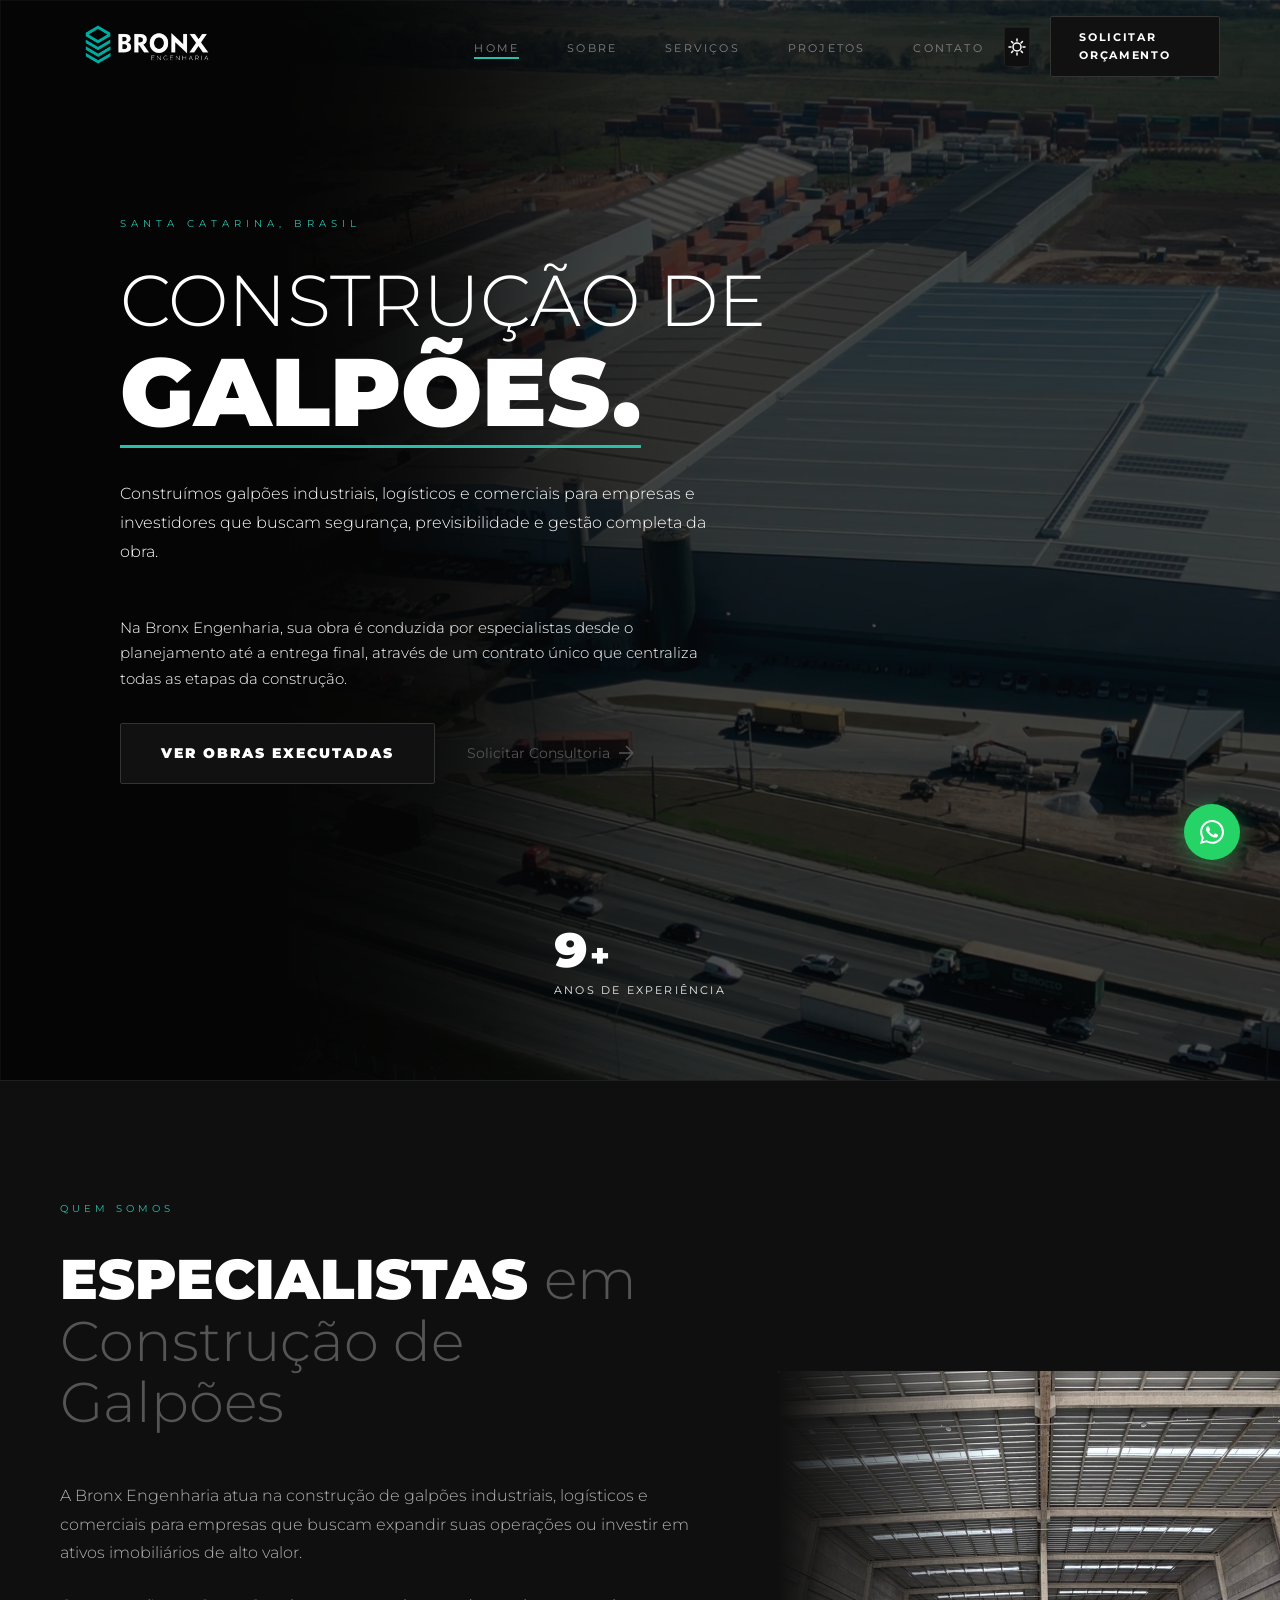
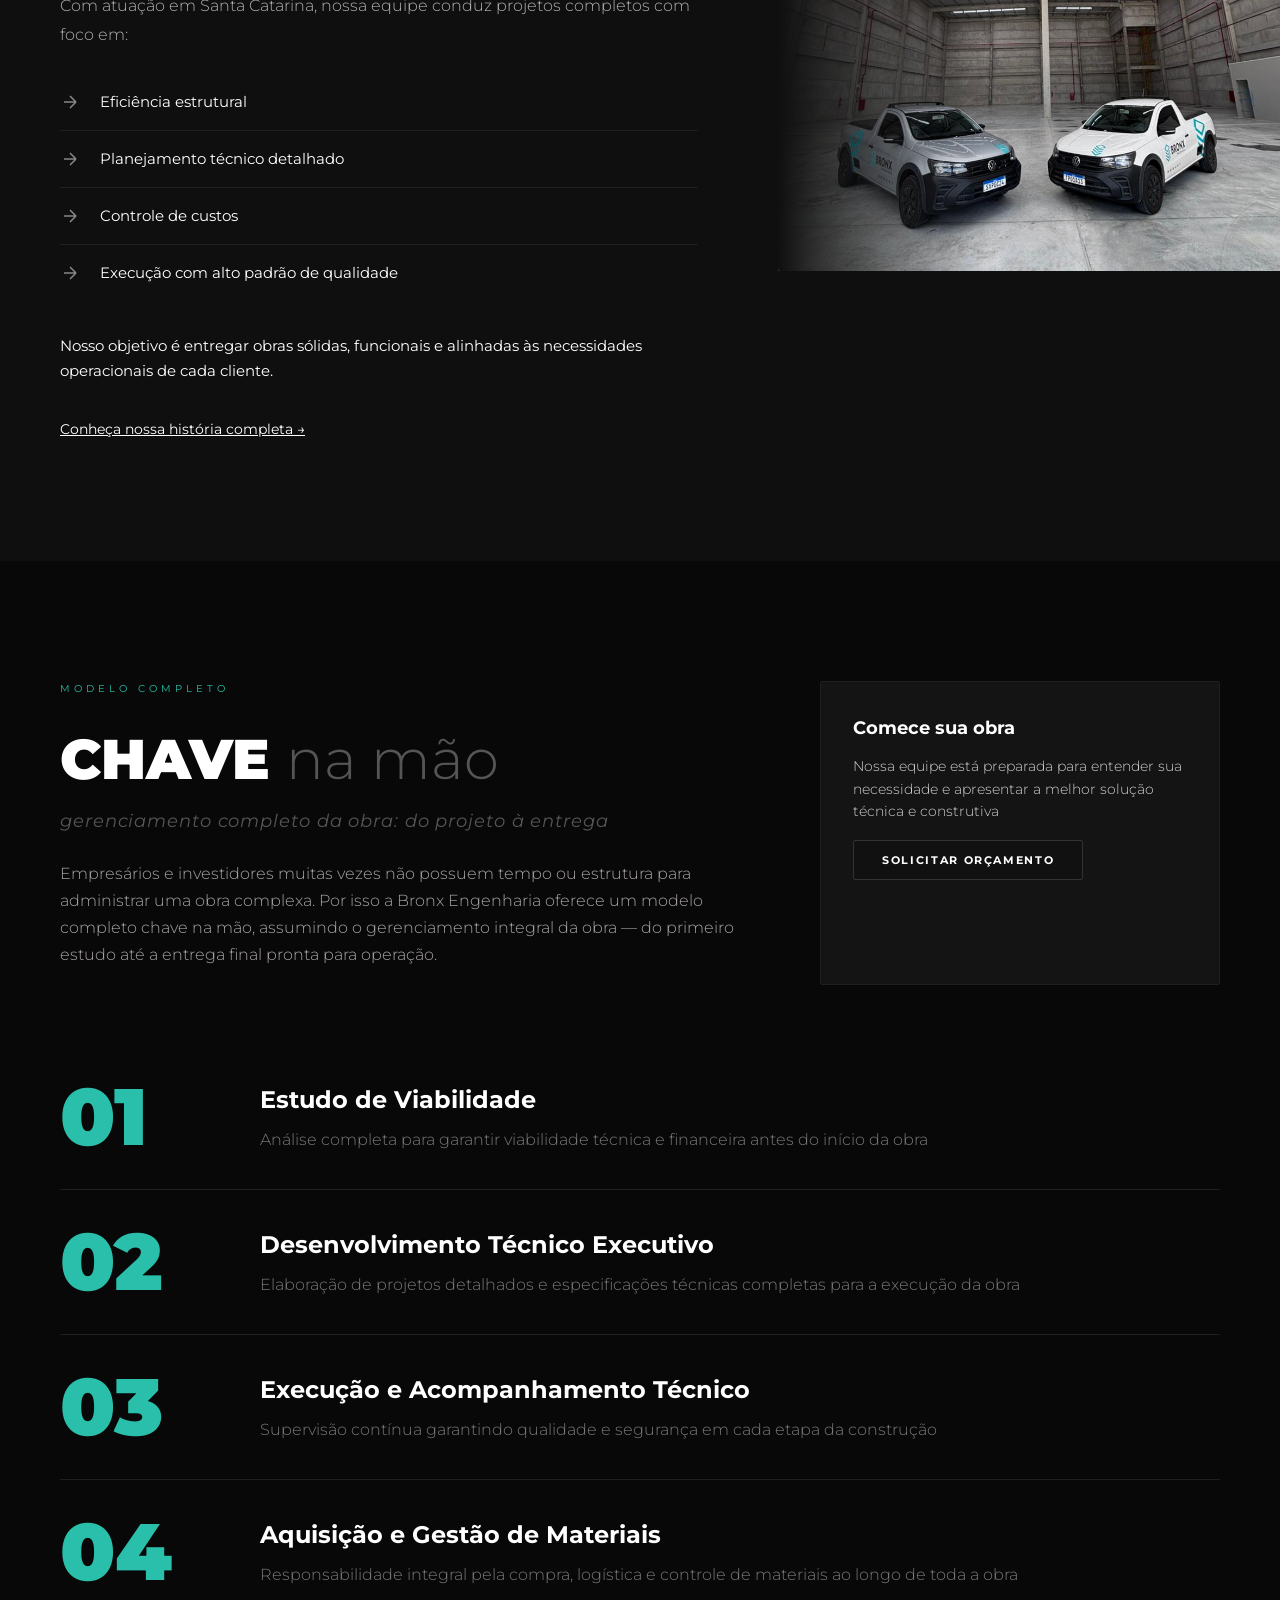
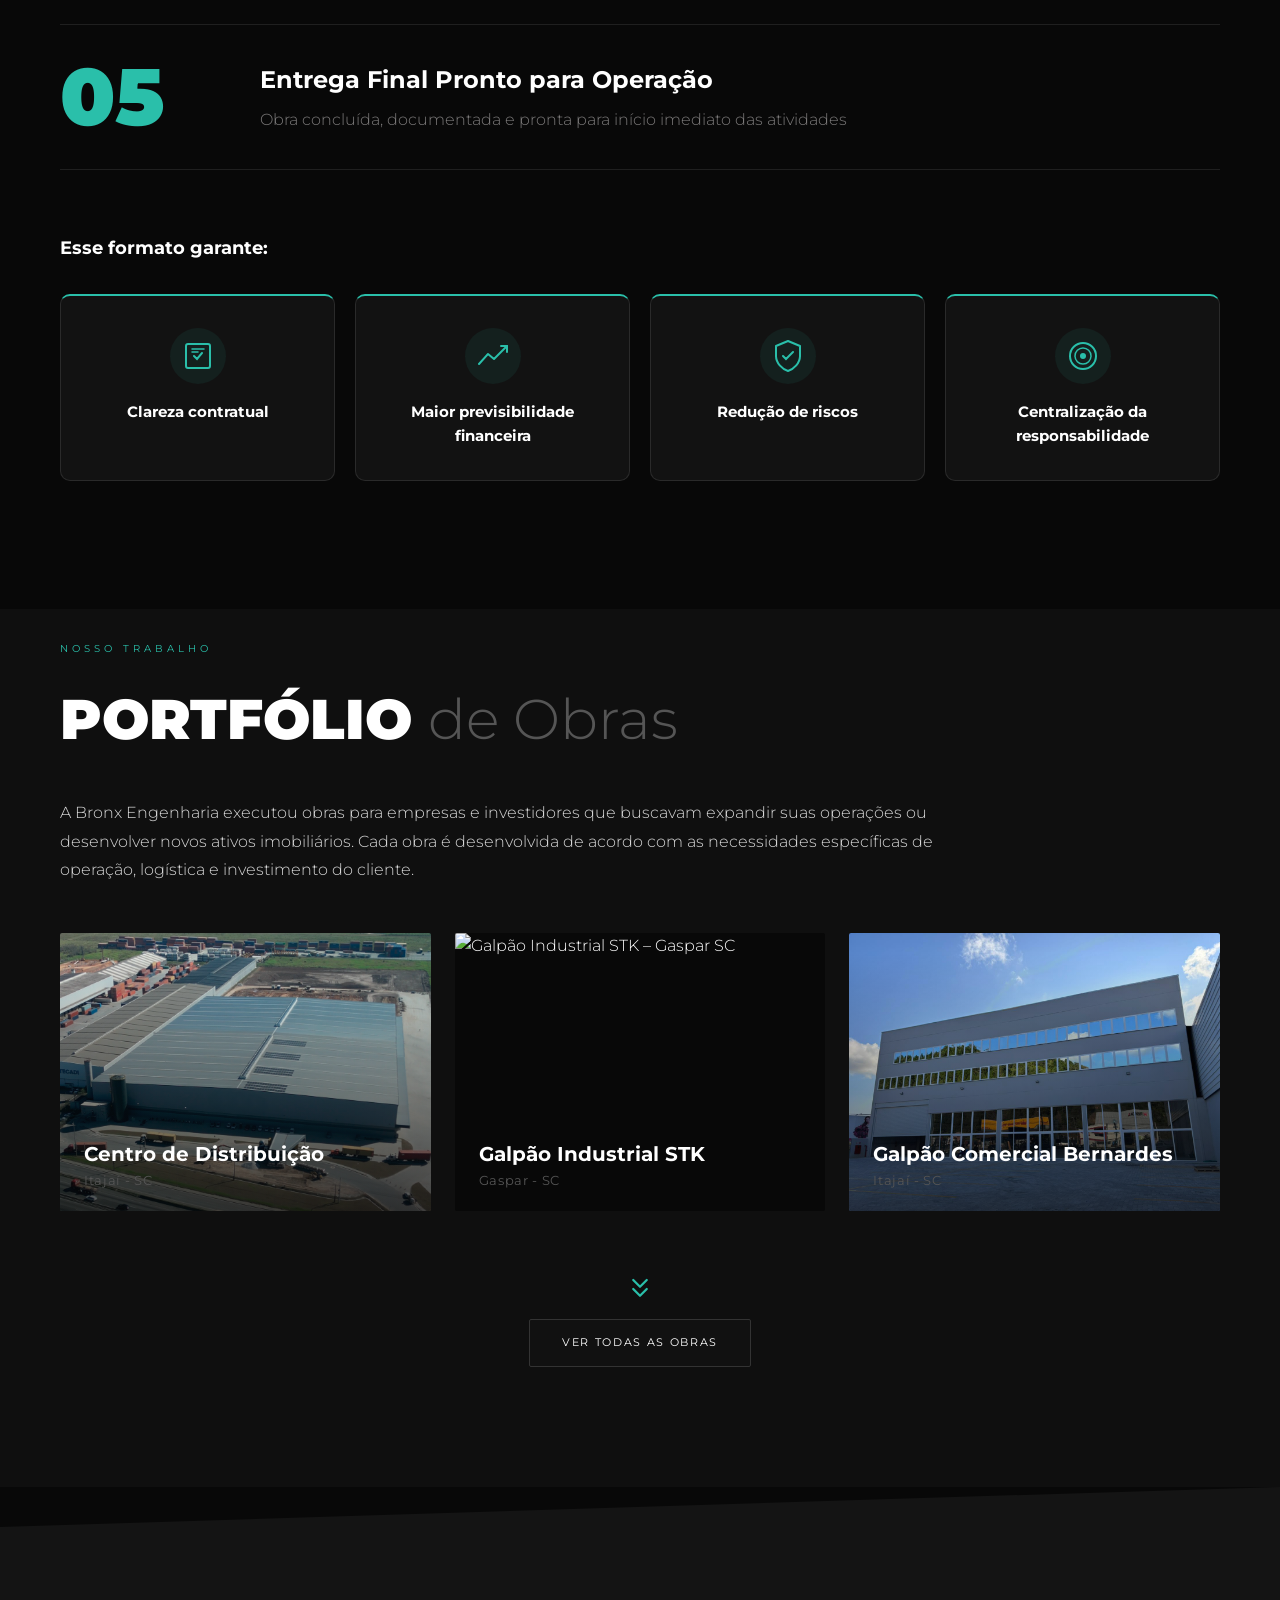
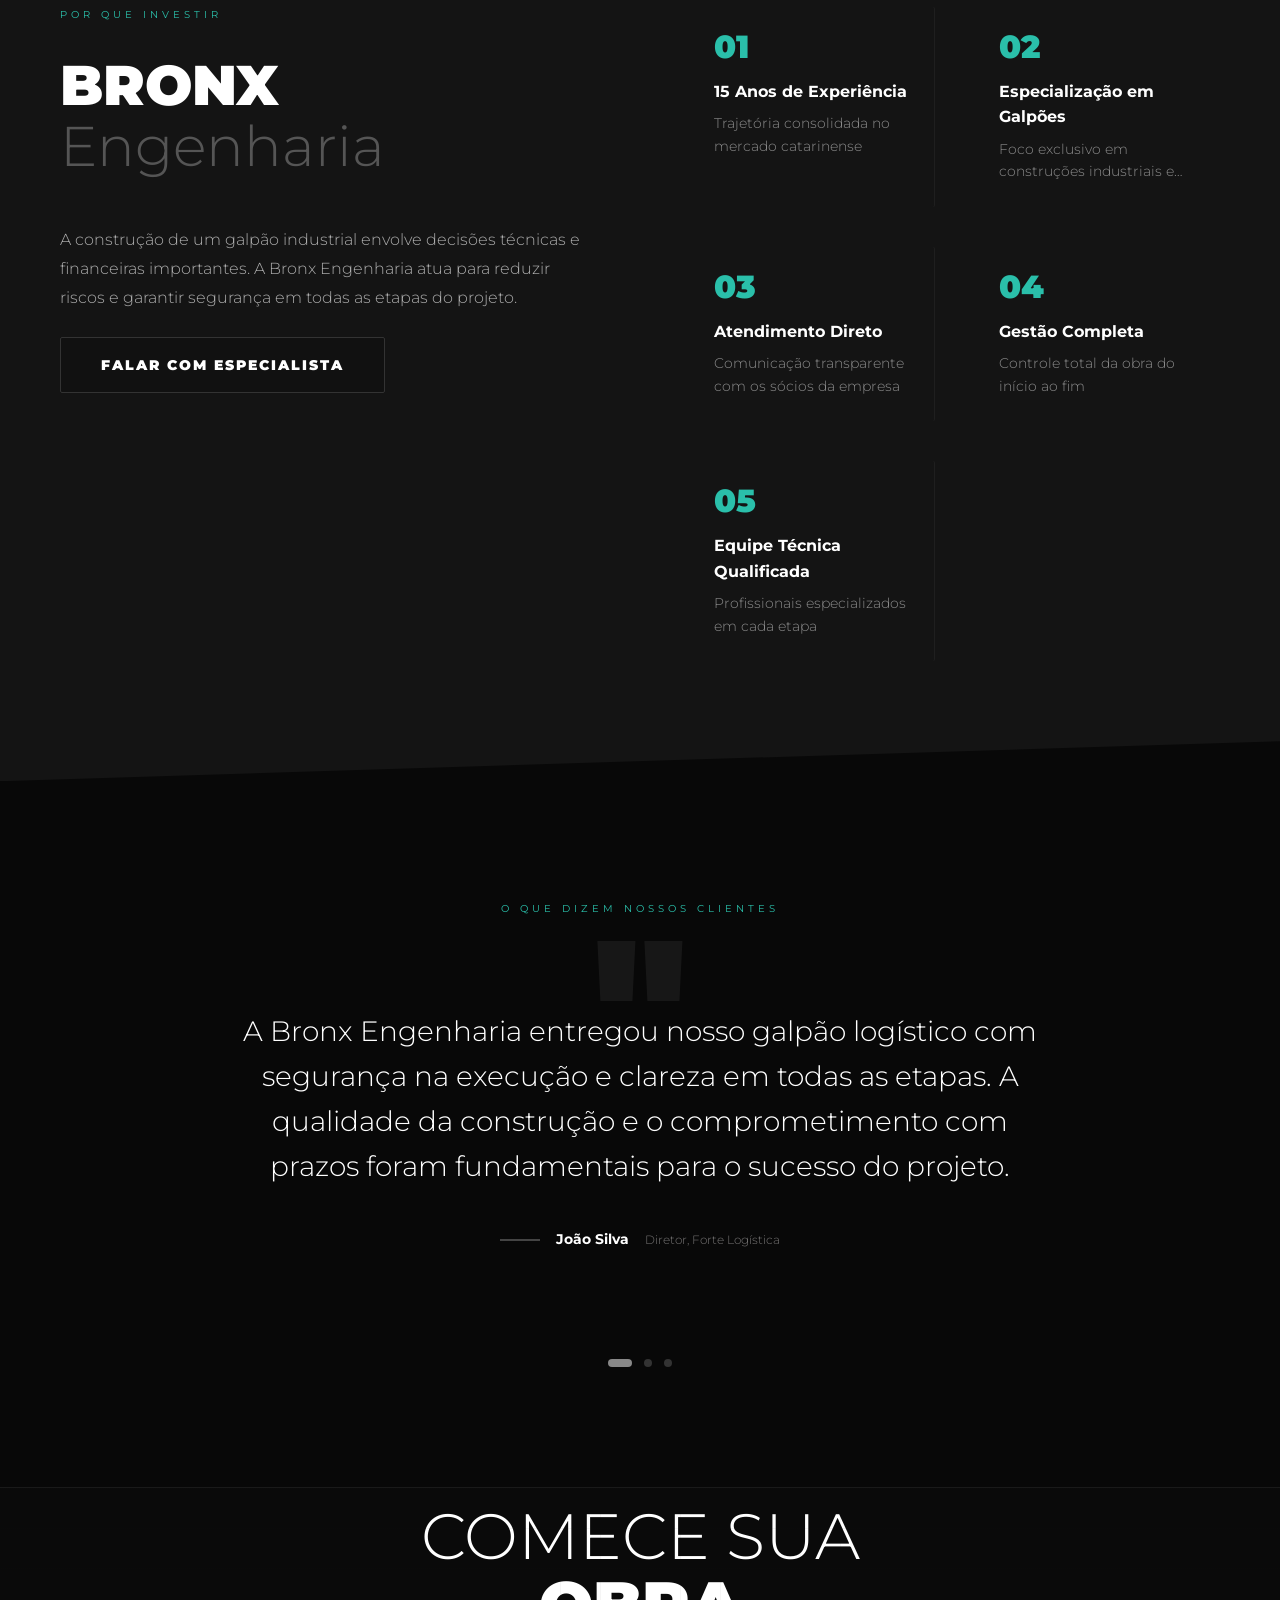
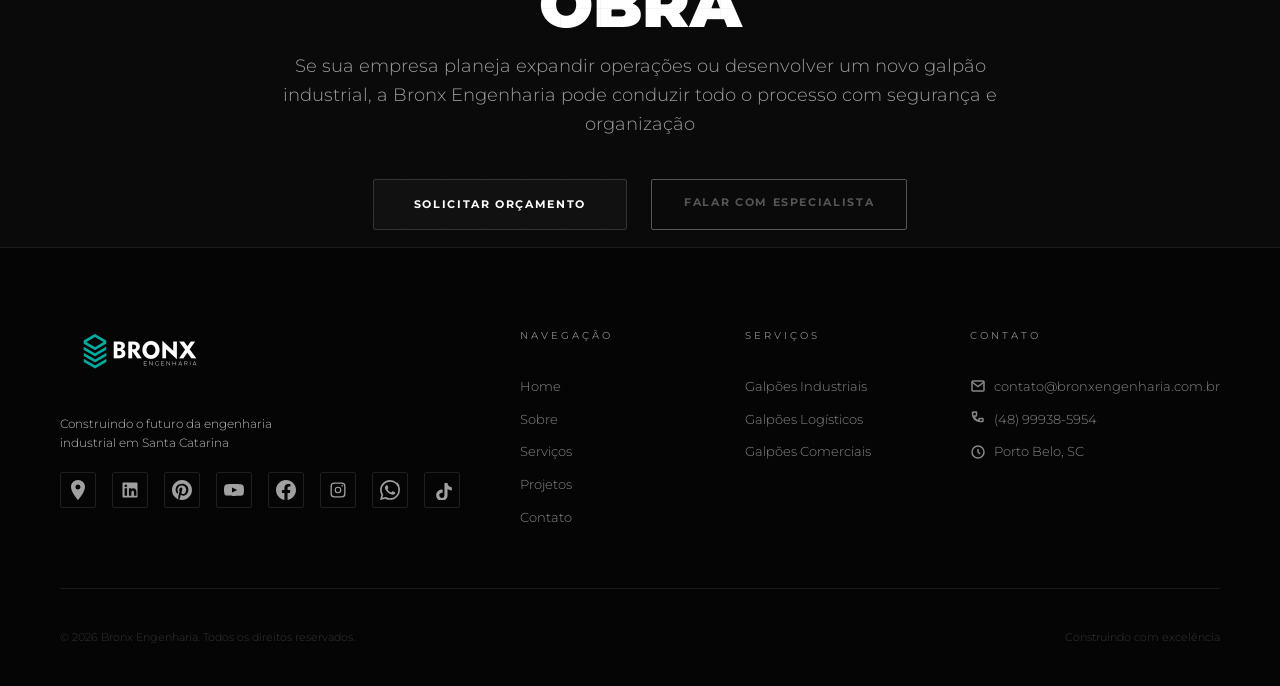
==== commit 2a198cb4: "feat: atualiza estilos e home page" ====
--- a/index.html
+++ b/index.html
@@ -280,10 +280,44 @@
             <div class="servicos-beneficios">
                 <h3>Esse formato garante:</h3>
                 <div class="beneficios-grid">
-                    <div class="beneficio-item beneficio-destaque">Clareza contratual</div>
-                    <div class="beneficio-item beneficio-destaque">Maior previsibilidade financeira</div>
-                    <div class="beneficio-item beneficio-destaque">Redução de riscos</div>
-                    <div class="beneficio-item beneficio-destaque">Centralização da responsabilidade</div>
+                    <div class="beneficio-item beneficio-destaque">
+                        <div class="beneficio-icon">
+                            <svg width="40" height="40" viewBox="0 0 40 40" fill="none">
+                                <rect x="8" y="8" width="24" height="24" rx="2" stroke="#2ABFAA" stroke-width="2"/>
+                                <path d="M16 20L19 23L24 17" stroke="#2ABFAA" stroke-width="2" stroke-linecap="round"/>
+                                <path d="M14 13H26M14 16H20" stroke="#2ABFAA" stroke-width="1.5" stroke-linecap="round"/>
+                            </svg>
+                        </div>
+                        <span>Clareza contratual</span>
+                    </div>
+                    <div class="beneficio-item beneficio-destaque">
+                        <div class="beneficio-icon">
+                            <svg width="40" height="40" viewBox="0 0 40 40" fill="none">
+                                <polyline points="6 28 15 18 21 23 34 10" stroke="#2ABFAA" stroke-width="2" stroke-linecap="round" stroke-linejoin="round"/>
+                                <polyline points="28 10 34 10 34 16" stroke="#2ABFAA" stroke-width="2" stroke-linecap="round" stroke-linejoin="round"/>
+                            </svg>
+                        </div>
+                        <span>Maior previsibilidade financeira</span>
+                    </div>
+                    <div class="beneficio-item beneficio-destaque">
+                        <div class="beneficio-icon">
+                            <svg width="40" height="40" viewBox="0 0 40 40" fill="none">
+                                <path d="M20 5L8 10V20C8 27 14 33 20 35C26 33 32 27 32 20V10L20 5Z" stroke="#2ABFAA" stroke-width="2" stroke-linejoin="round"/>
+                                <path d="M15 20L18 23L25 16" stroke="#2ABFAA" stroke-width="2" stroke-linecap="round"/>
+                            </svg>
+                        </div>
+                        <span>Redução de riscos</span>
+                    </div>
+                    <div class="beneficio-item beneficio-destaque">
+                        <div class="beneficio-icon">
+                            <svg width="40" height="40" viewBox="0 0 40 40" fill="none">
+                                <circle cx="20" cy="20" r="13" stroke="#2ABFAA" stroke-width="2"/>
+                                <circle cx="20" cy="20" r="8" stroke="#2ABFAA" stroke-width="1.5"/>
+                                <circle cx="20" cy="20" r="3" fill="#2ABFAA"/>
+                            </svg>
+                        </div>
+                        <span>Centralização da responsabilidade</span>
+                    </div>
                 </div>
             </div>
         </div>
--- a/css/style.css
+++ b/css/style.css
@@ -468,10 +468,19 @@
 }
 
 .navbar.scrolled {
-    background: rgba(8, 8, 8, 0.8);
-    backdrop-filter: blur(20px);
+    background: rgba(8, 8, 8, 0.92);
+    backdrop-filter: blur(12px);
+    -webkit-backdrop-filter: blur(12px);
     border-bottom: 1px solid var(--color-border);
     padding: 12px 0;
+}
+
+.navbar.scrolled .nav-links a,
+.navbar.scrolled .logo-main,
+.navbar.scrolled .logo-sub {
+    -webkit-font-smoothing: antialiased;
+    -moz-osx-font-smoothing: grayscale;
+    transform: translateZ(0);
 }
 
 .nav-container {
@@ -2178,10 +2187,9 @@
 
 /* Servicos Beneficios */
 .servicos-beneficios {
-    margin-top: 80px;
-    padding-top: 60px;
+    margin-top: 64px;
+    padding-top: 0;
     padding-bottom: 8px;
-    border-top: 1px solid var(--color-border);
 }
 
 .servicos-beneficios h3 {
@@ -2209,12 +2217,44 @@
 }
 
 .beneficio-item.beneficio-destaque {
-    padding: 24px 28px;
-    background: rgba(255, 255, 255, 0.06);
-    border: 2px solid #333333;
-    font-size: 16px;
-    font-weight: 700;
-    box-shadow: 0 0 20px rgba(255, 255, 255, 0.05);
+    display: flex;
+    flex-direction: column;
+    align-items: center;
+    gap: 16px;
+    padding: 32px 24px;
+    background: rgba(255, 255, 255, 0.04);
+    border: 1px solid #2A2A2A;
+    border-top: 2px solid var(--color-teal);
+    border-radius: 10px;
+    font-size: 15px;
+    font-weight: 700;
+    text-align: center;
+    transition: var(--transition);
+    cursor: default;
+}
+
+.beneficio-item.beneficio-destaque:hover {
+    background: rgba(42, 191, 170, 0.05);
+    border-color: rgba(42, 191, 170, 0.5);
+    border-top-color: var(--color-teal);
+    transform: translateY(-4px);
+    box-shadow: 0 12px 32px rgba(42, 191, 170, 0.08);
+}
+
+.beneficio-destaque .beneficio-icon {
+    display: flex;
+    align-items: center;
+    justify-content: center;
+    width: 56px;
+    height: 56px;
+    background: var(--color-teal-dim);
+    border-radius: 50%;
+    flex-shrink: 0;
+    transition: var(--transition);
+}
+
+.beneficio-item.beneficio-destaque:hover .beneficio-icon {
+    background: rgba(42, 191, 170, 0.15);
 }
 
 /* Projetos Intro */
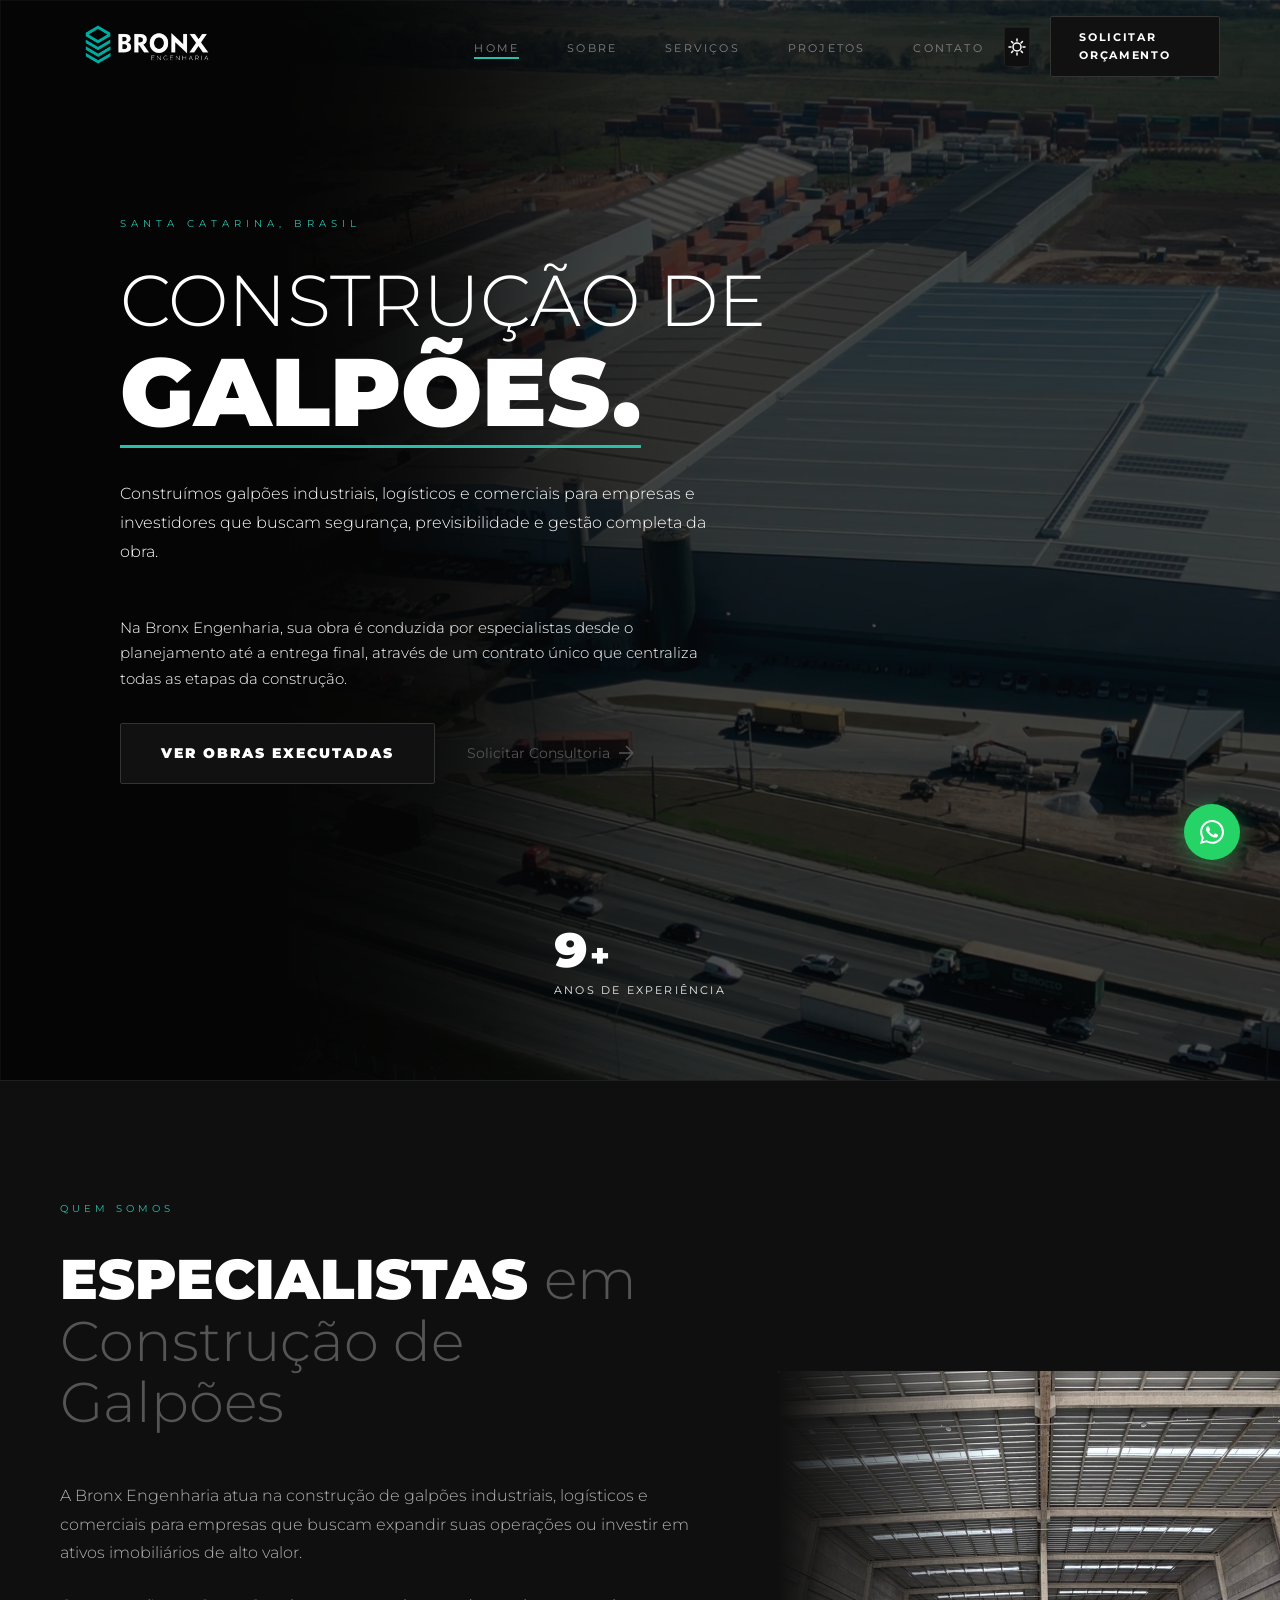
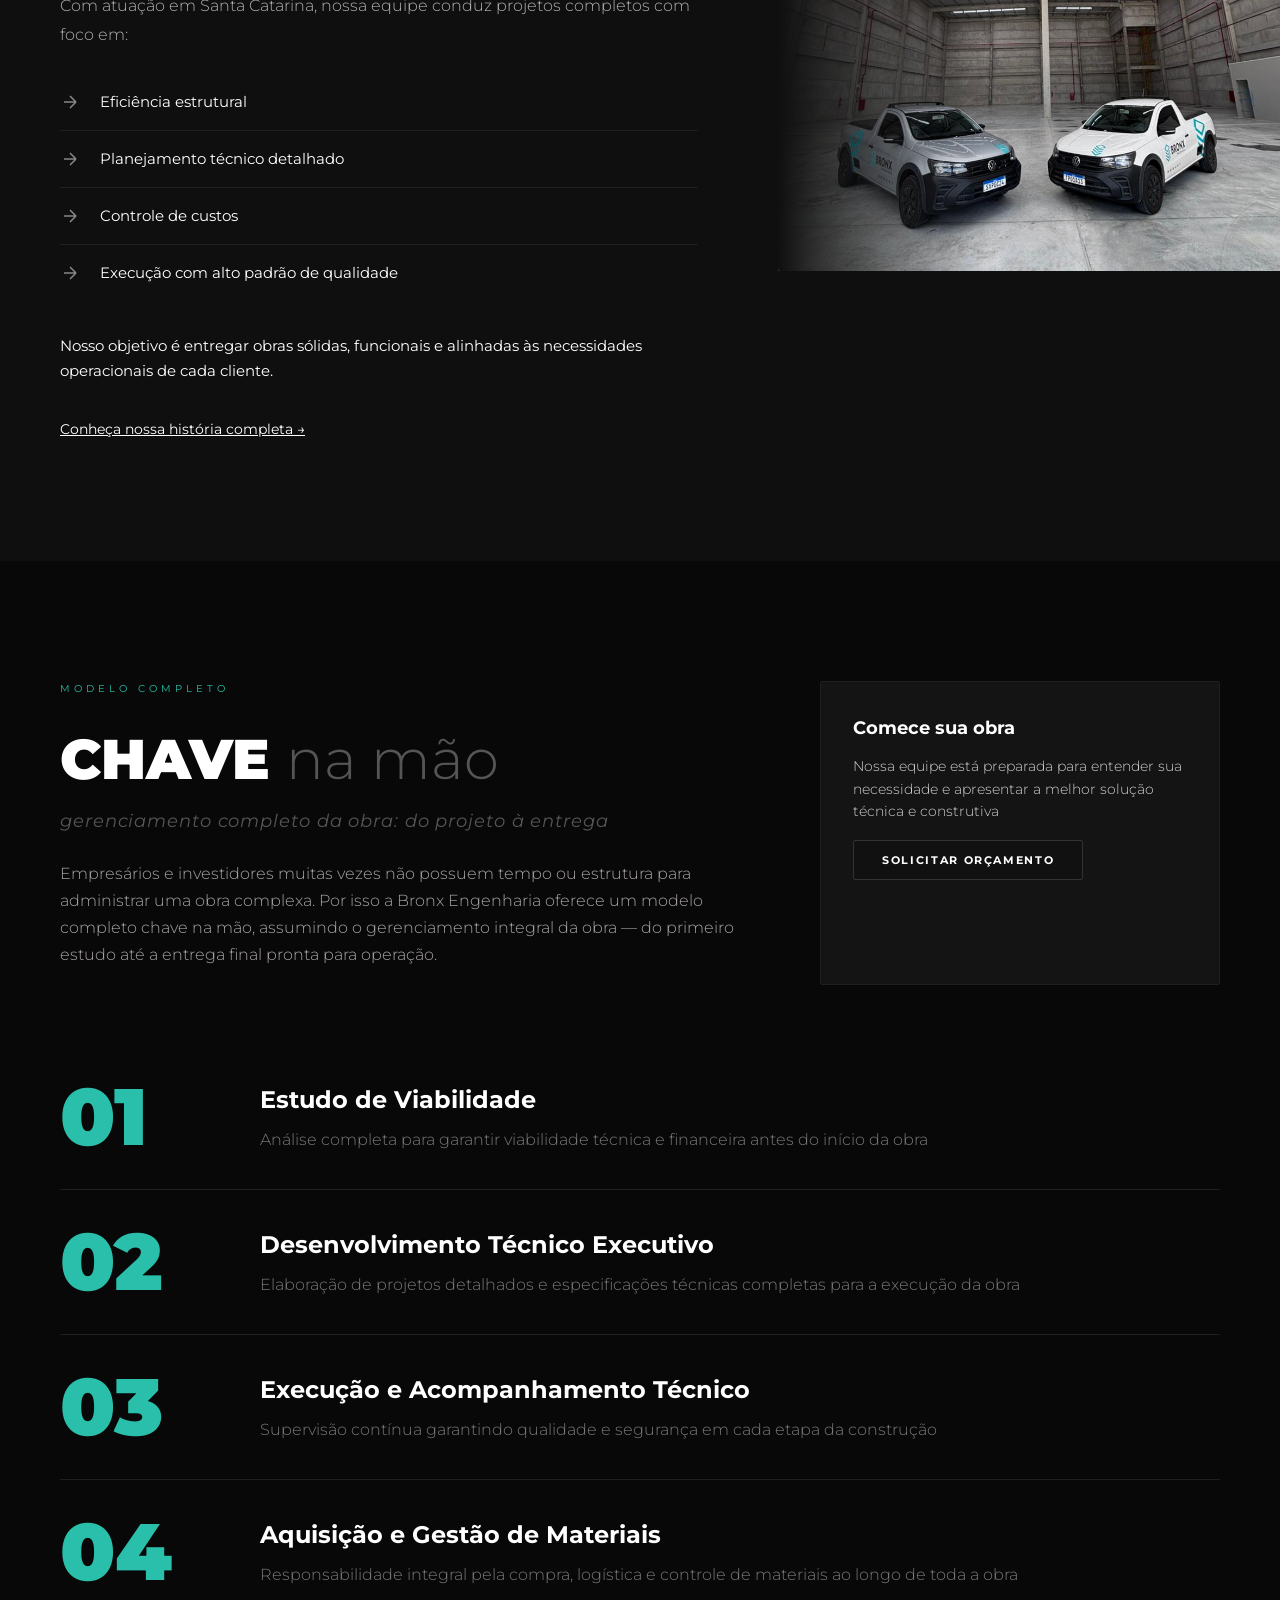
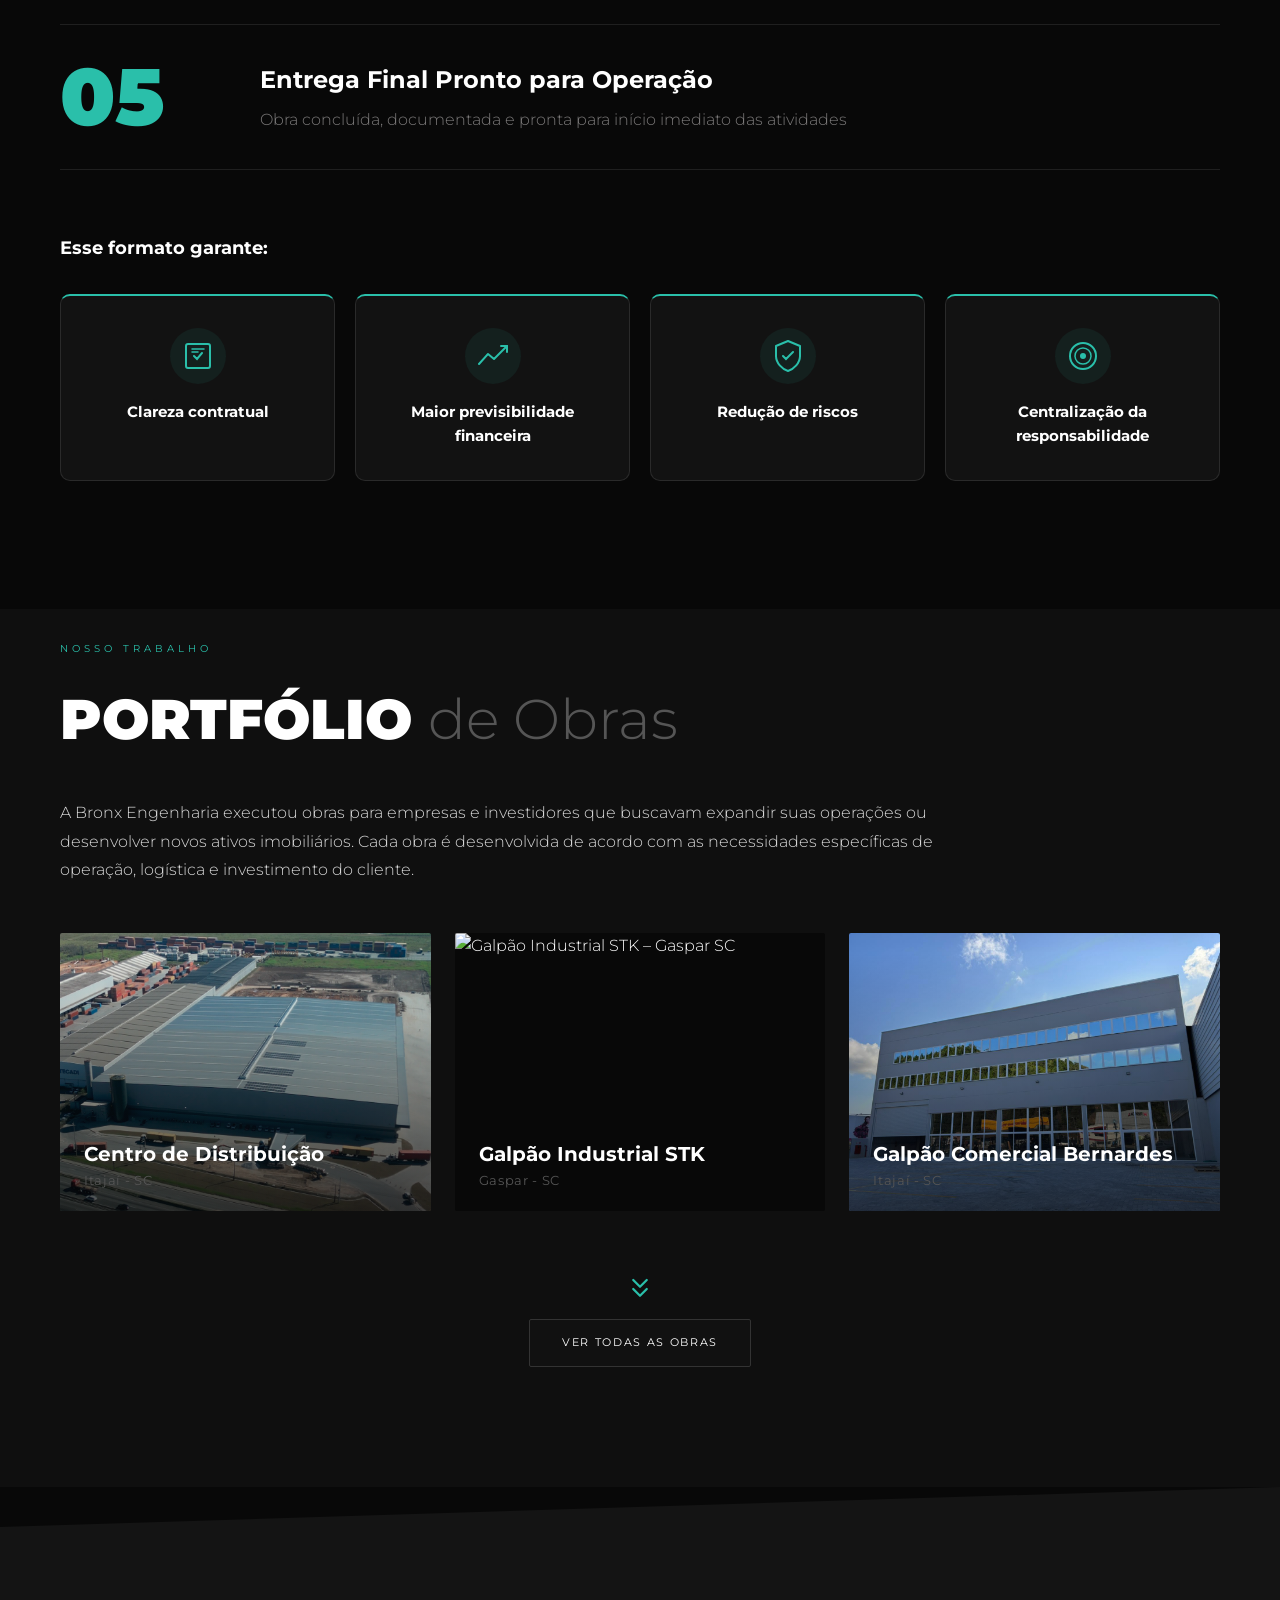
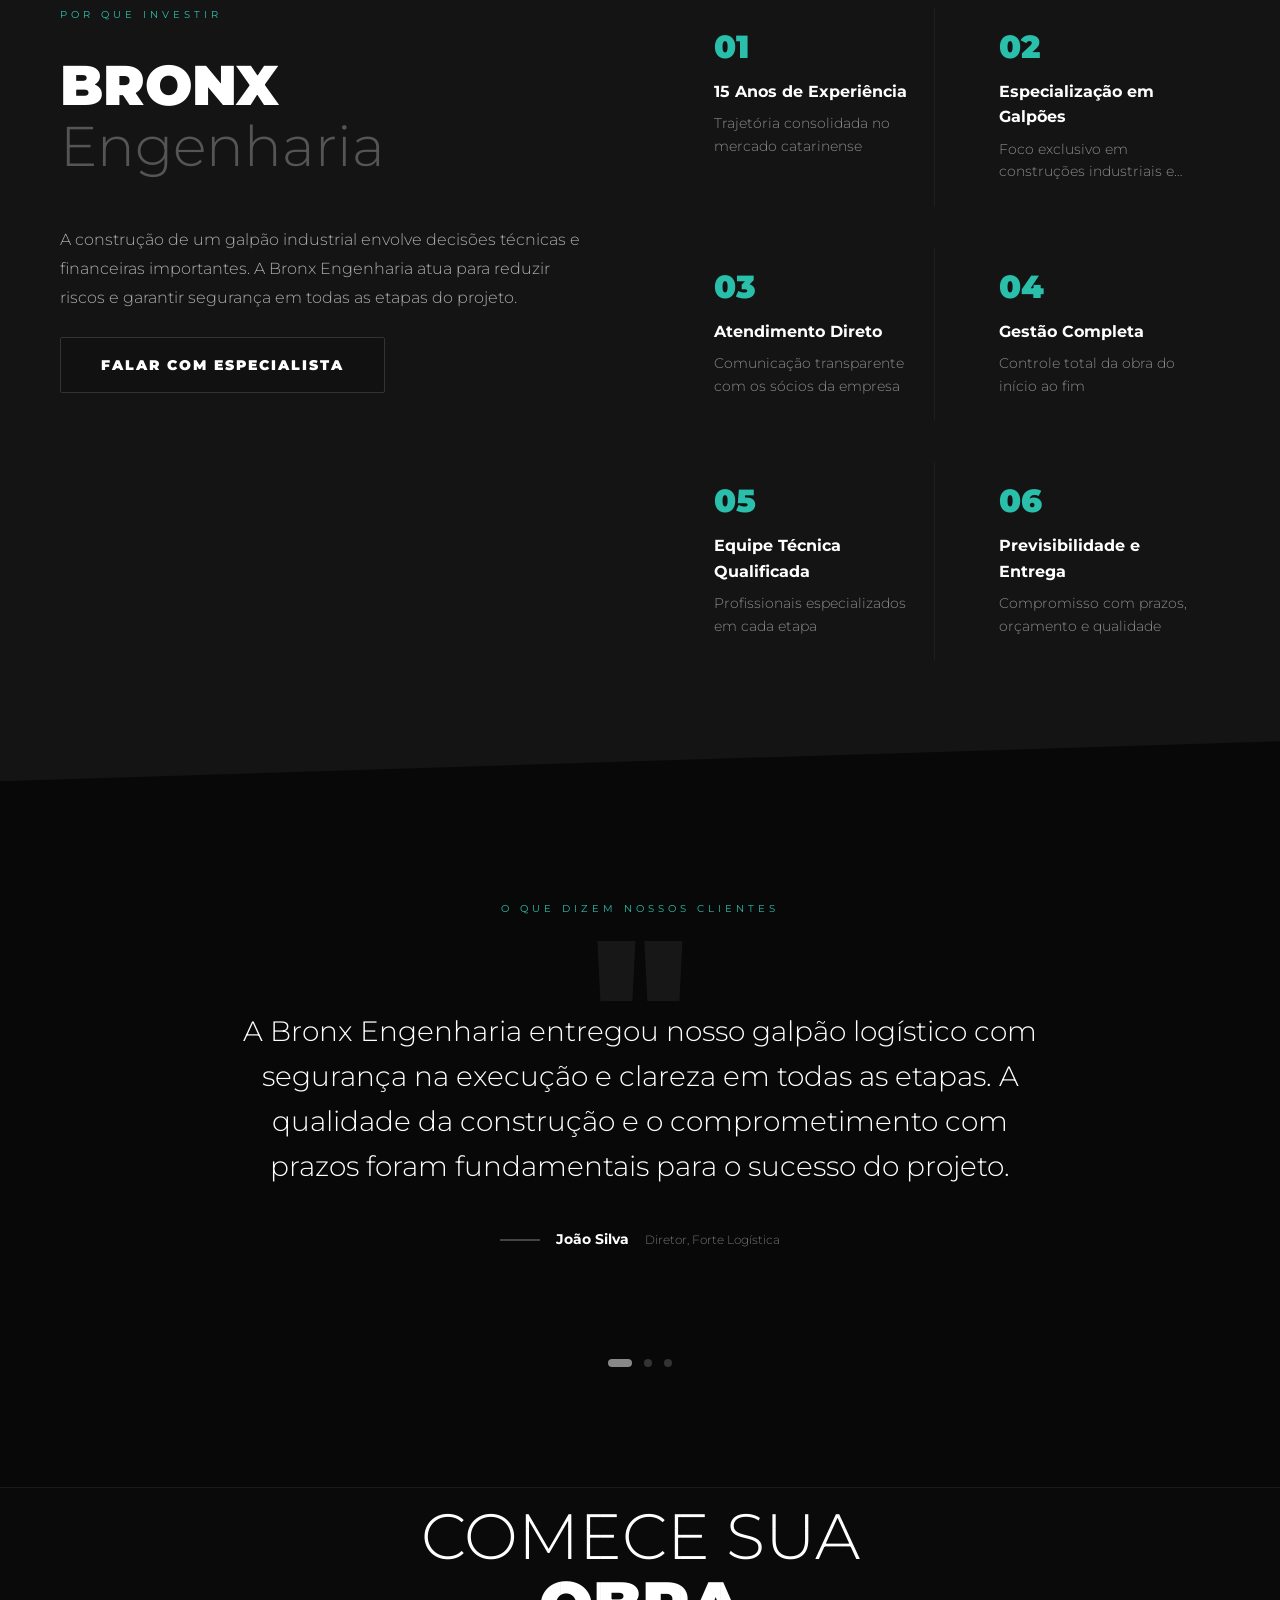
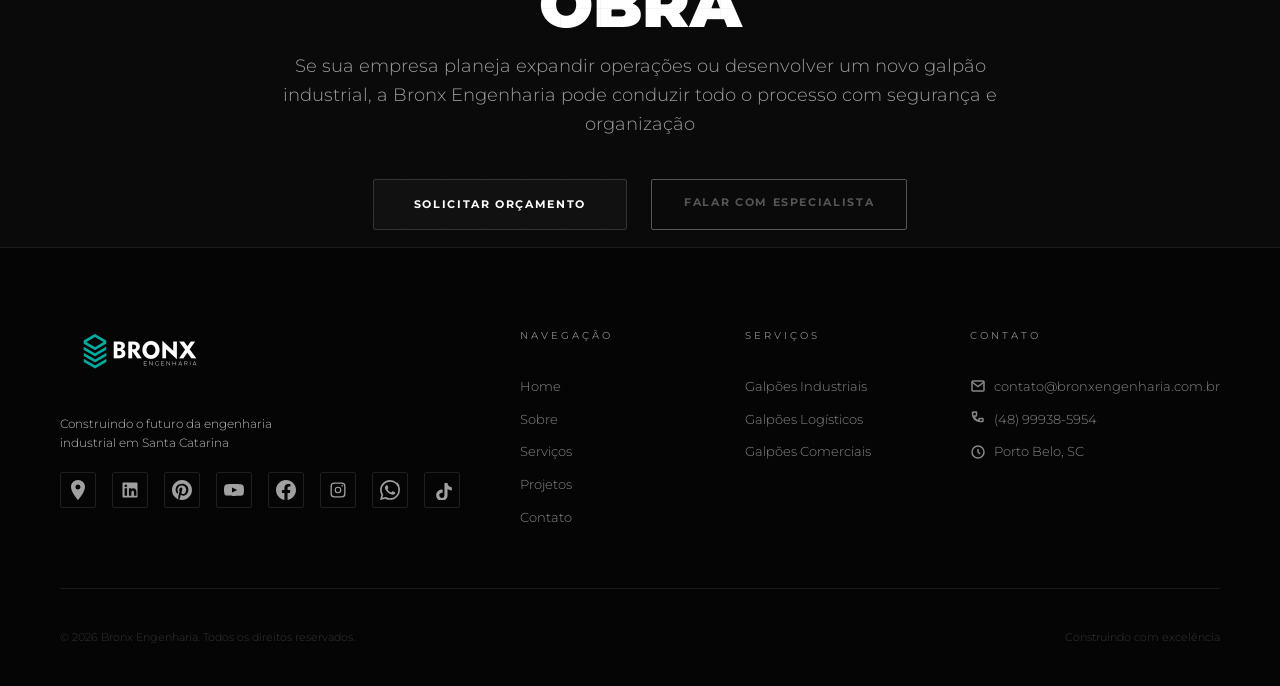
==== commit 4aaa42db: "feat: SEO avançado em todas as páginas – favicon, Open Graph, Twitter Card, Schema.org, sitemap e ro" ====
--- a/index.html
+++ b/index.html
@@ -3,9 +3,86 @@
 <head>
     <meta charset="UTF-8">
     <meta name="viewport" content="width=device-width, initial-scale=1.0">
-    <title>Bronx Engenharia | Construção de Galpões Industriais em SC</title>
-    <meta name="description" content="Especialistas na construção de galpões industriais, logísticos e comerciais em Santa Catarina. Soluções completas chave na mão para empresas e investidores.">
-    
+
+    <!-- ═══ SEO PRINCIPAL ═══ -->
+    <title>Bronx Engenharia | Construção de Galpões Industriais em Santa Catarina</title>
+    <meta name="description" content="Bronx Engenharia: especialistas em construção de galpões industriais, logísticos e comerciais em Santa Catarina. Atendemos Itajaí, Balneário Camboriú, Florianópolis e toda SC. Projetos chave na mão.">
+    <meta name="keywords" content="construção de galpões industriais SC, galpão industrial Santa Catarina, galpão logístico Itajaí, construtora galpões Florianópolis, galpão chave na mão SC, construção industrial Balneário Camboriú, galpão comercial SC, Bronx Engenharia">
+    <meta name="author" content="Bronx Engenharia">
+    <meta name="robots" content="index, follow, max-snippet:-1, max-image-preview:large, max-video-preview:-1">
+    <link rel="canonical" href="https://bronxengenharia.com.br/">
+
+    <!-- ═══ FAVICON ═══ -->
+    <link rel="icon" type="image/png" href="favicon.png">
+    <link rel="apple-touch-icon" href="favicon.png">
+
+    <!-- ═══ OPEN GRAPH (Facebook, WhatsApp, LinkedIn) ═══ -->
+    <meta property="og:type" content="website">
+    <meta property="og:site_name" content="Bronx Engenharia">
+    <meta property="og:title" content="Bronx Engenharia | Construção de Galpões Industriais em SC">
+    <meta property="og:description" content="Especialistas em construção de galpões industriais, logísticos e comerciais em Santa Catarina. Soluções completas chave na mão para empresas e investidores.">
+    <meta property="og:url" content="https://bronxengenharia.com.br/">
+    <meta property="og:image" content="https://bronxengenharia.com.br/og-image.png">
+    <meta property="og:image:width" content="1000">
+    <meta property="og:image:height" content="500">
+    <meta property="og:image:alt" content="Bronx Engenharia – Construção de Galpões Industriais em SC">
+    <meta property="og:locale" content="pt_BR">
+
+    <!-- ═══ TWITTER CARD ═══ -->
+    <meta name="twitter:card" content="summary_large_image">
+    <meta name="twitter:title" content="Bronx Engenharia | Construção de Galpões Industriais em SC">
+    <meta name="twitter:description" content="Especialistas em construção de galpões industriais, logísticos e comerciais em Santa Catarina. Soluções completas chave na mão.">
+    <meta name="twitter:image" content="https://bronxengenharia.com.br/og-image.png">
+
+    <!-- ═══ SCHEMA.ORG – DADOS ESTRUTURADOS (Google) ═══ -->
+    <script type="application/ld+json">
+    {
+      "@context": "https://schema.org",
+      "@type": "LocalBusiness",
+      "@id": "https://bronxengenharia.com.br/",
+      "name": "Bronx Engenharia",
+      "description": "Especialistas em construção de galpões industriais, logísticos e comerciais em Santa Catarina. Soluções completas chave na mão.",
+      "url": "https://bronxengenharia.com.br/",
+      "logo": "https://bronxengenharia.com.br/favicon.png",
+      "image": "https://bronxengenharia.com.br/og-image.png",
+      "telephone": "+55 47 99999-9999",
+      "email": "contato@bronxengenharia.com.br",
+      "address": {
+        "@type": "PostalAddress",
+        "addressRegion": "SC",
+        "addressCountry": "BR",
+        "addressLocality": "Santa Catarina"
+      },
+      "geo": {
+        "@type": "GeoCoordinates",
+        "latitude": -26.9078,
+        "longitude": -48.6658
+      },
+      "areaServed": {
+        "@type": "State",
+        "name": "Santa Catarina"
+      },
+      "sameAs": [],
+      "priceRange": "$$",
+      "openingHoursSpecification": {
+        "@type": "OpeningHoursSpecification",
+        "dayOfWeek": ["Monday","Tuesday","Wednesday","Thursday","Friday"],
+        "opens": "08:00",
+        "closes": "18:00"
+      },
+      "hasOfferCatalog": {
+        "@type": "OfferCatalog",
+        "name": "Serviços de Construção Industrial",
+        "itemListElement": [
+          { "@type": "Offer", "itemOffered": { "@type": "Service", "name": "Construção de Galpões Industriais" } },
+          { "@type": "Offer", "itemOffered": { "@type": "Service", "name": "Galpões Logísticos" } },
+          { "@type": "Offer", "itemOffered": { "@type": "Service", "name": "Galpões Comerciais" } },
+          { "@type": "Offer", "itemOffered": { "@type": "Service", "name": "Obras Chave na Mão" } }
+        ]
+      }
+    }
+    </script>
+
     <link rel="preconnect" href="https://fonts.googleapis.com">
     <link rel="preconnect" href="https://fonts.gstatic.com" crossorigin>
     <link href="https://fonts.googleapis.com/css2?family=Montserrat:wght@300;400;700;900&display=swap" rel="stylesheet">
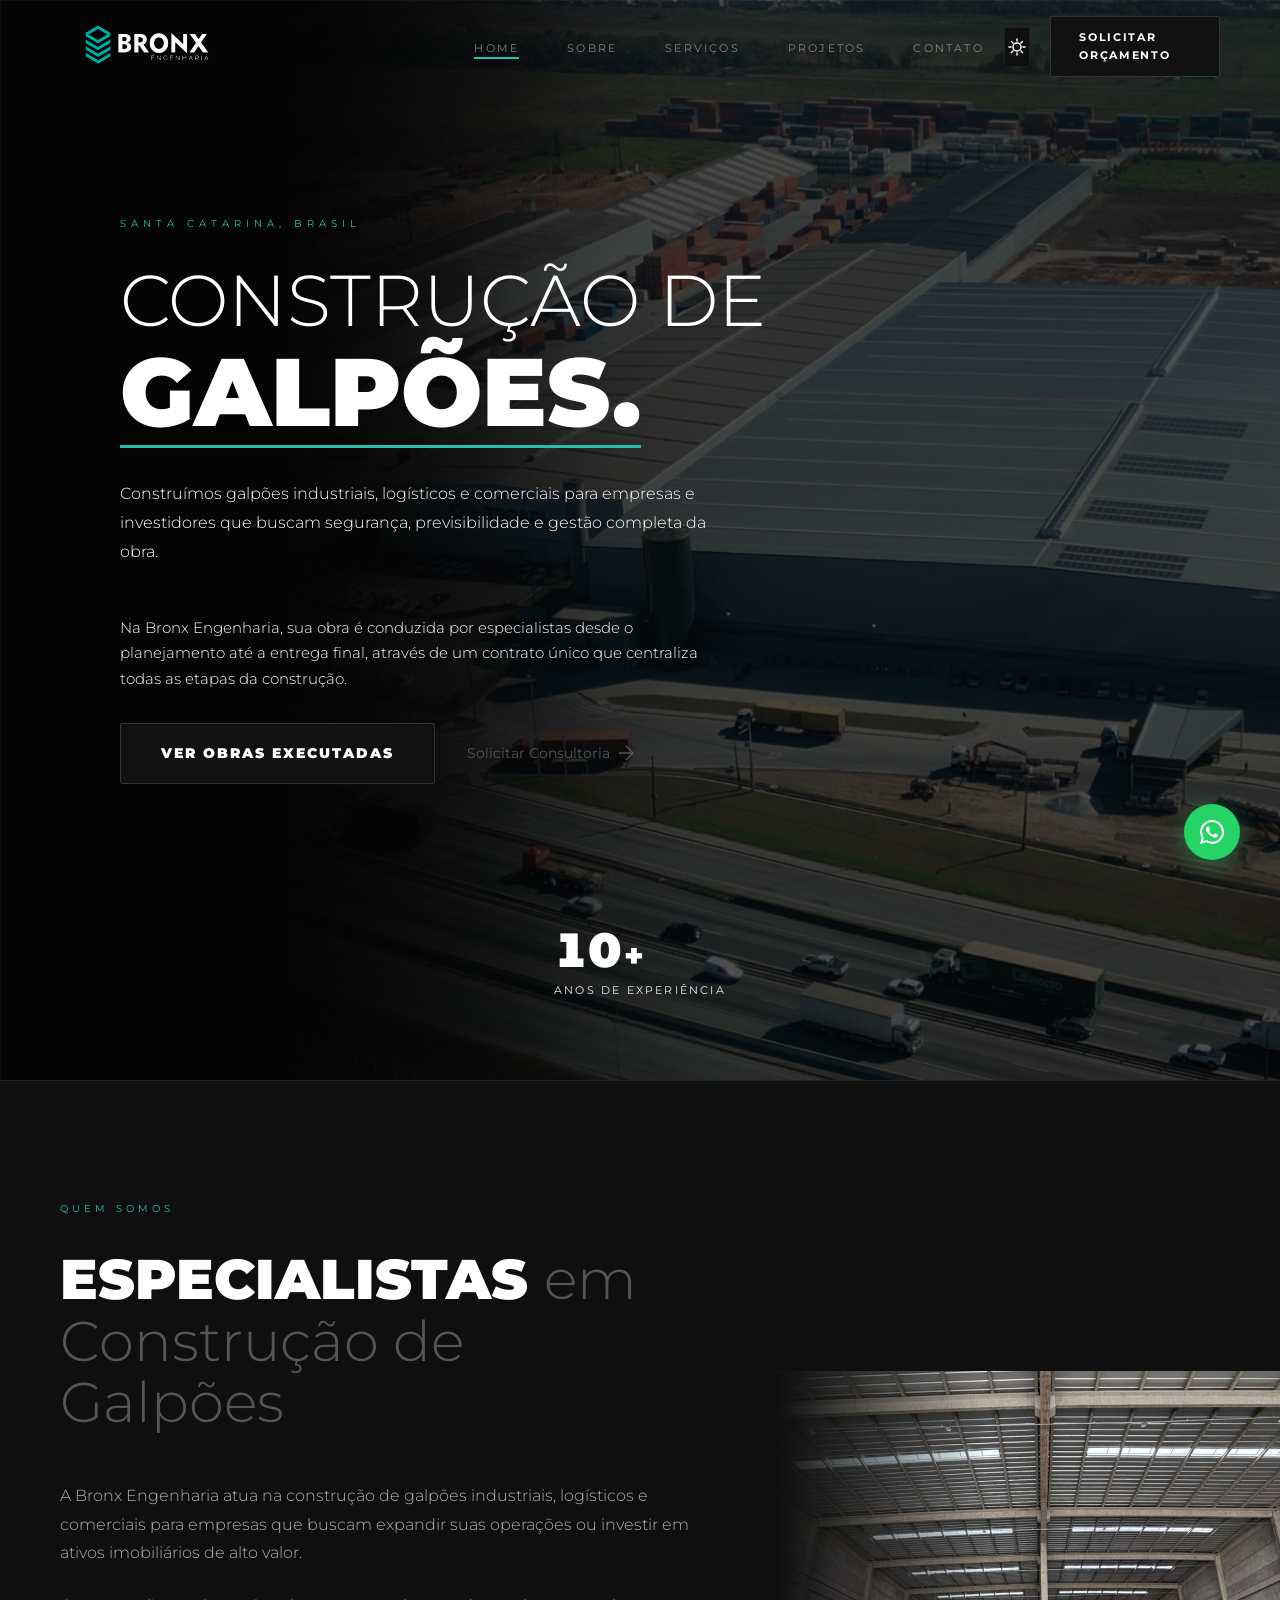
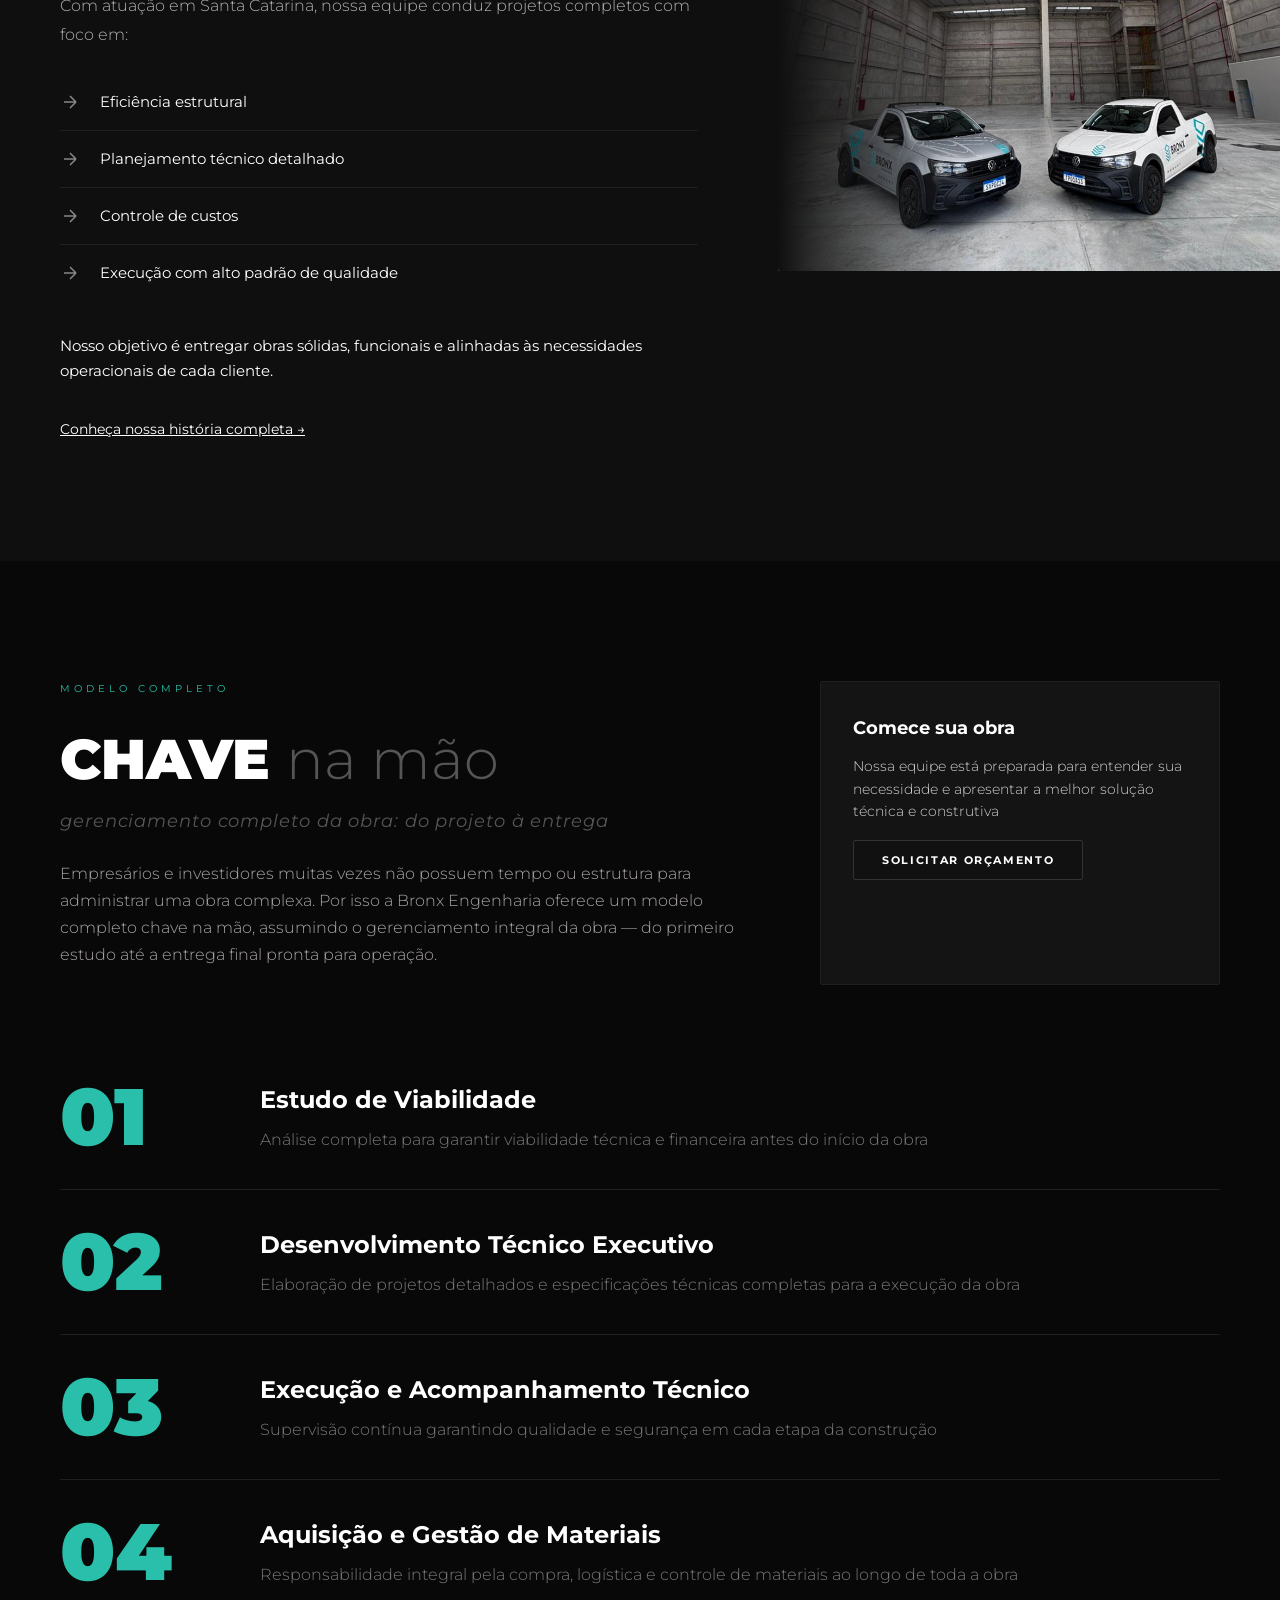
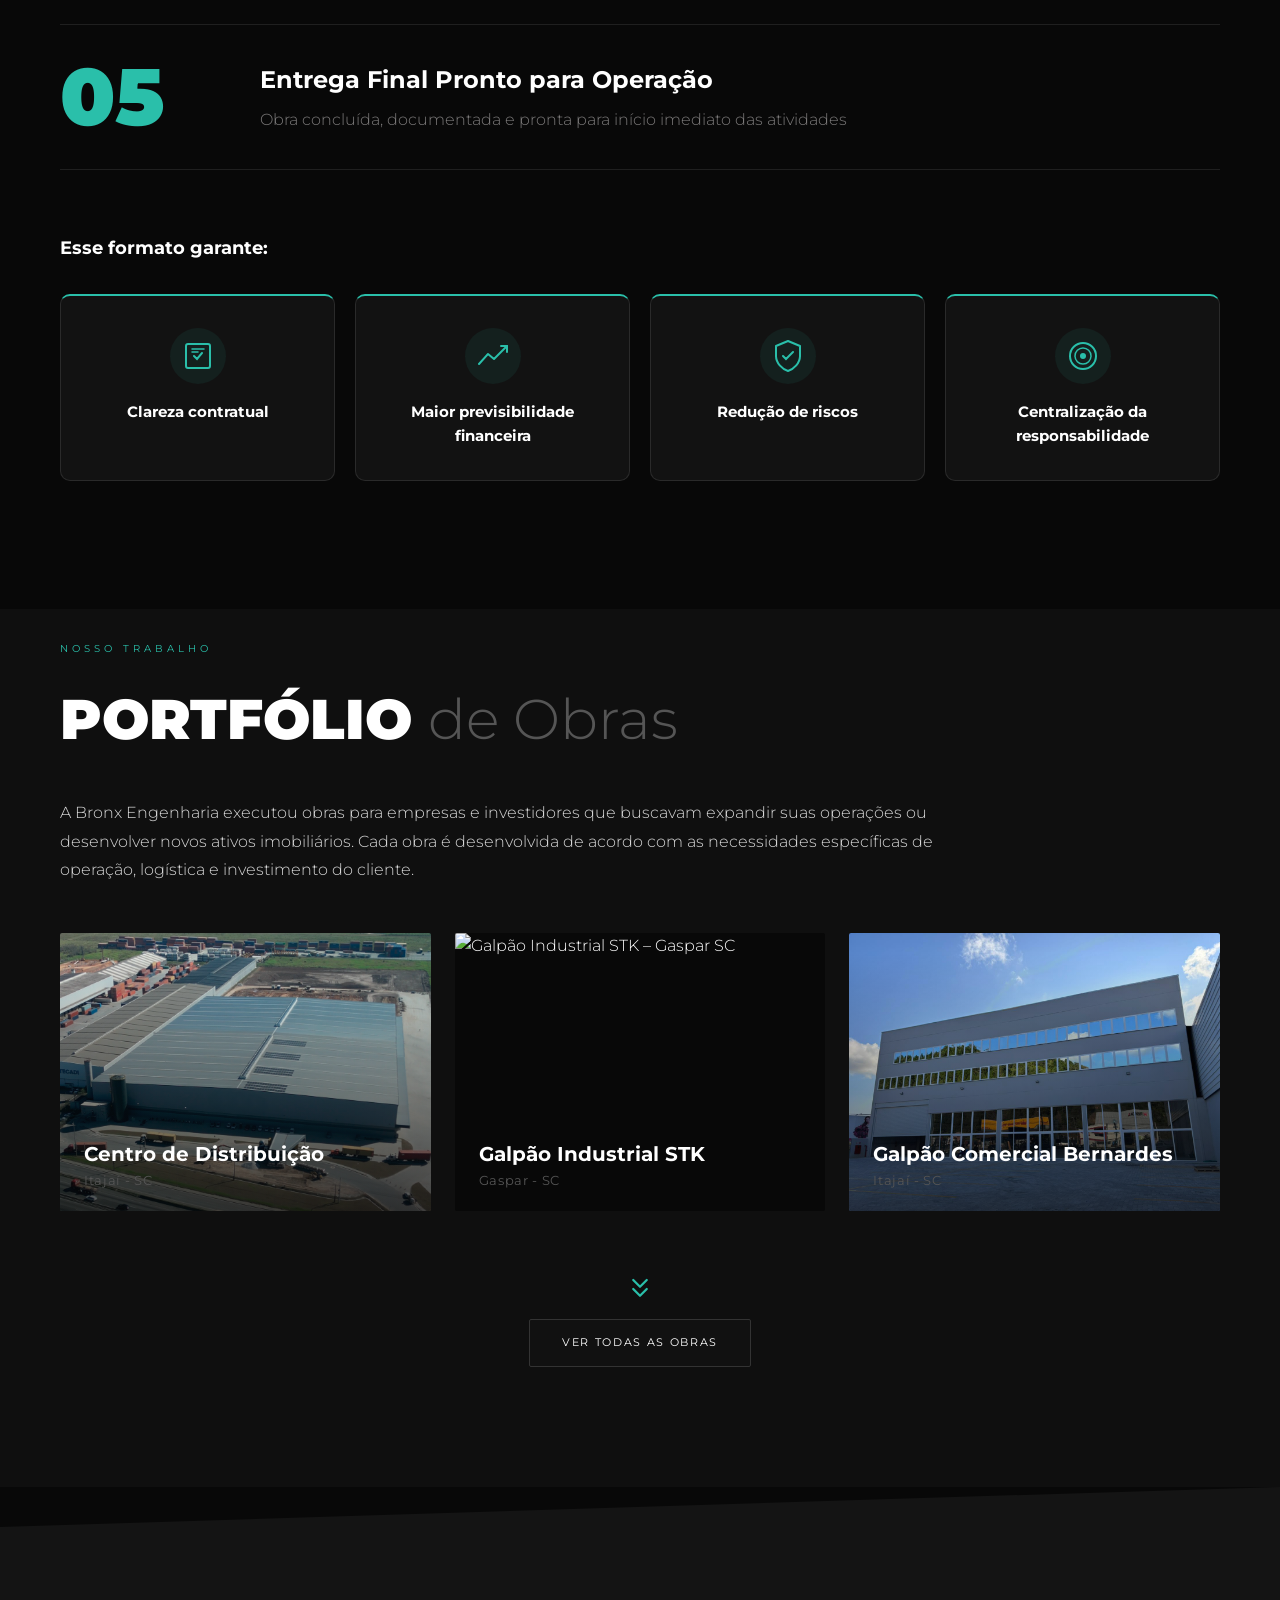
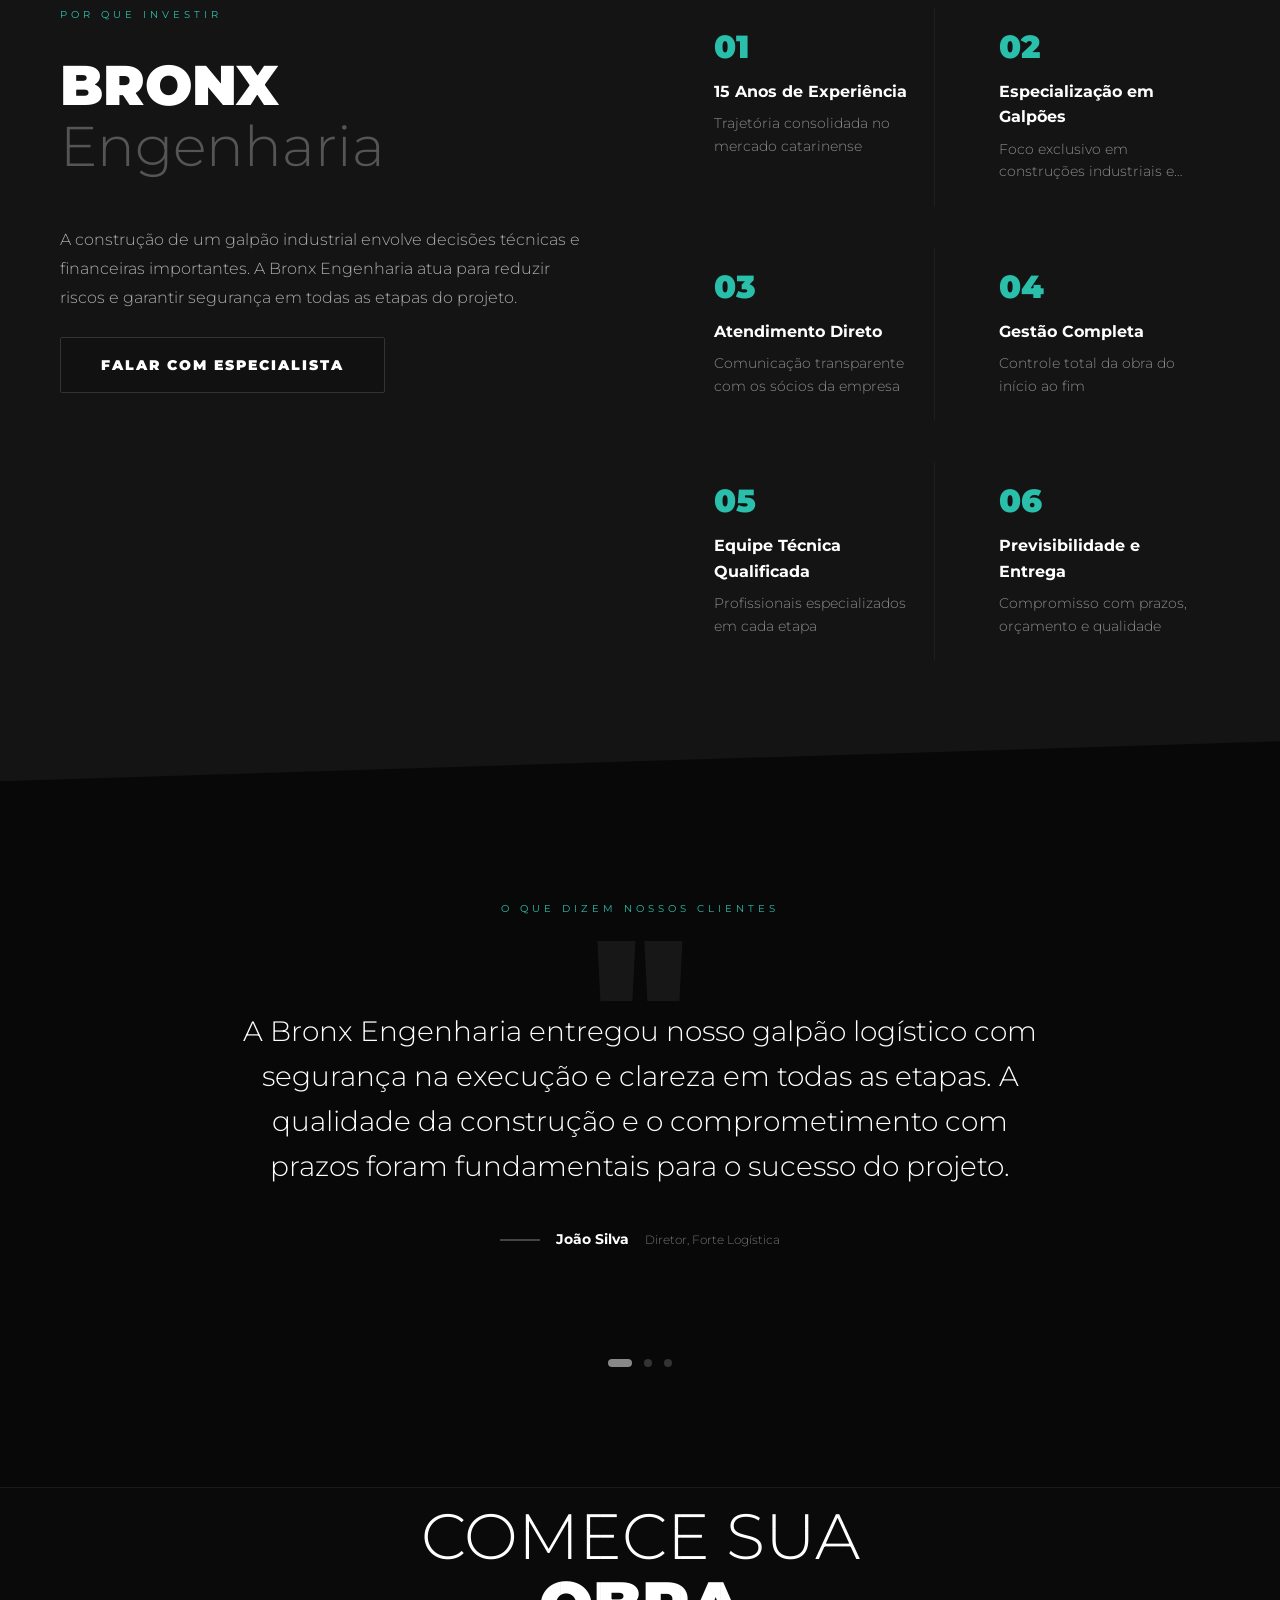
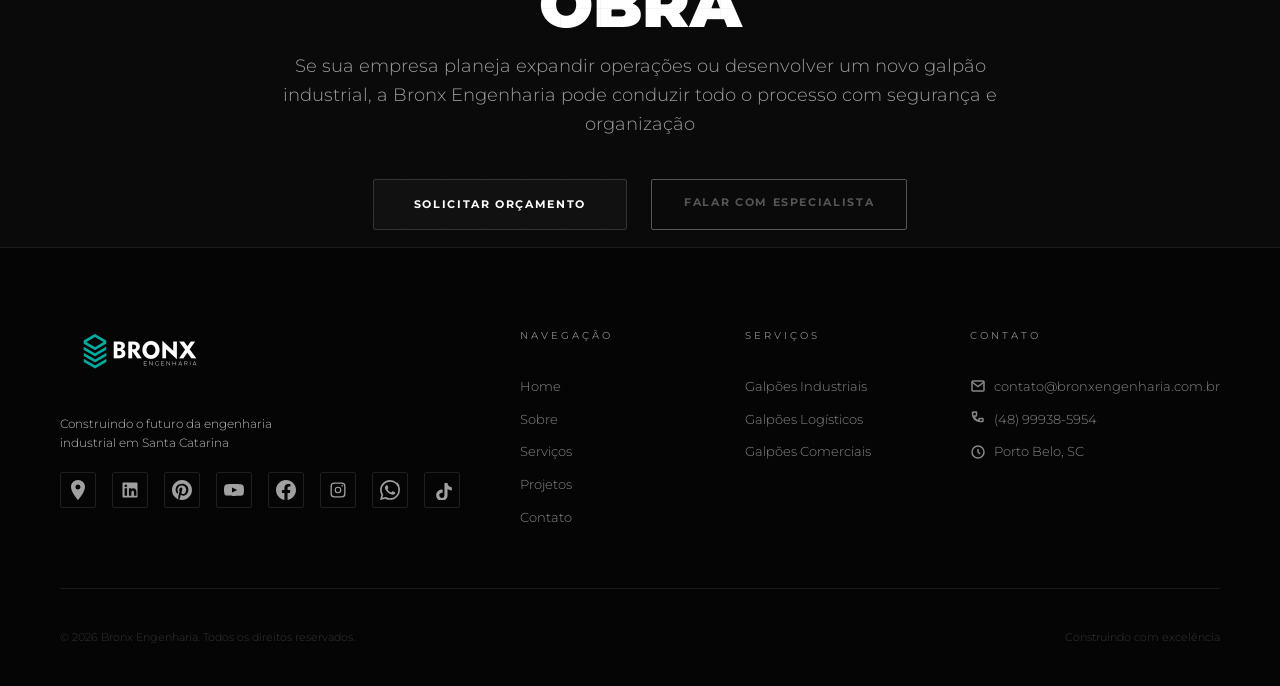
==== commit 97ac250d: "feat: remove .html das URLs de navegação e atualiza sitemap + canonical" ====
--- a/index.html
+++ b/index.html
@@ -96,16 +96,16 @@
          ━━━━━━━━━━━━━━━━━━━━━━━━━━━━━━━━━━━━━━ -->
     <nav class="navbar" id="navbar">
         <div class="nav-container">
-            <a href="index.html" class="nav-logo">
+            <a href="/" class="nav-logo">
                 <img src="logo funod transparente.png" alt="Bronx Engenharia" class="logo-img">
             </a>
             
             <ul class="nav-links">
-                <li><a href="index.html" class="active">Home</a></li>
-                <li><a href="sobre.html">Sobre</a></li>
-                <li><a href="servicos.html">Serviços</a></li>
-                <li><a href="projetos.html">Projetos</a></li>
-                <li><a href="contato.html">Contato</a></li>
+                <li><a href="/" class="active">Home</a></li>
+                <li><a href="/sobre">Sobre</a></li>
+                <li><a href="/servicos">Serviços</a></li>
+                <li><a href="/projetos">Projetos</a></li>
+                <li><a href="/contato">Contato</a></li>
             </ul>
             
             <button class="theme-toggle" id="themeToggle" aria-label="Alternar tema">
@@ -125,7 +125,7 @@
                 </svg>
             </button>
             
-            <a href="orcamento.html" class="nav-cta">Solicitar Orçamento</a>
+            <a href="/orcamento" class="nav-cta">Solicitar Orçamento</a>
 
             <!-- Botão hambúrguer: apenas mobile -->
             <button class="mobile-menu-btn" id="mobileMenuBtn" aria-label="Abrir menu" aria-expanded="false">
@@ -142,7 +142,7 @@
     <div class="mobile-menu-overlay" id="mobileMenuOverlay"></div>
     <div class="mobile-menu-panel" id="mobileMenuPanel">
         <div class="mobile-menu-header">
-            <a href="index.html" class="mobile-menu-logo">
+            <a href="/" class="mobile-menu-logo">
                 <img src="logo funod transparente.png" alt="Bronx Engenharia">
             </a>
             <button class="mobile-menu-close" id="mobileMenuClose" aria-label="Fechar menu">
@@ -153,29 +153,29 @@
             </button>
         </div>
         <nav class="mobile-menu-nav">
-            <a href="index.html" class="active">
+            <a href="/" class="active">
                 Home
                 <svg class="mobile-nav-arrow" viewBox="0 0 16 16" fill="none"><path d="M3 8h10M9 4l4 4-4 4" stroke="currentColor" stroke-width="1.5" stroke-linecap="round" stroke-linejoin="round"/></svg>
             </a>
-            <a href="sobre.html">
+            <a href="/sobre">
                 Sobre
                 <svg class="mobile-nav-arrow" viewBox="0 0 16 16" fill="none"><path d="M3 8h10M9 4l4 4-4 4" stroke="currentColor" stroke-width="1.5" stroke-linecap="round" stroke-linejoin="round"/></svg>
             </a>
-            <a href="servicos.html">
+            <a href="/servicos">
                 Serviços
                 <svg class="mobile-nav-arrow" viewBox="0 0 16 16" fill="none"><path d="M3 8h10M9 4l4 4-4 4" stroke="currentColor" stroke-width="1.5" stroke-linecap="round" stroke-linejoin="round"/></svg>
             </a>
-            <a href="projetos.html">
+            <a href="/projetos">
                 Projetos
                 <svg class="mobile-nav-arrow" viewBox="0 0 16 16" fill="none"><path d="M3 8h10M9 4l4 4-4 4" stroke="currentColor" stroke-width="1.5" stroke-linecap="round" stroke-linejoin="round"/></svg>
             </a>
-            <a href="contato.html">
+            <a href="/contato">
                 Contato
                 <svg class="mobile-nav-arrow" viewBox="0 0 16 16" fill="none"><path d="M3 8h10M9 4l4 4-4 4" stroke="currentColor" stroke-width="1.5" stroke-linecap="round" stroke-linejoin="round"/></svg>
             </a>
         </nav>
         <div class="mobile-menu-footer">
-            <a href="orcamento.html" class="mobile-cta">Solicitar Orçamento</a>
+            <a href="/orcamento" class="mobile-cta">Solicitar Orçamento</a>
         </div>
     </div>
 
@@ -205,8 +205,8 @@
                 </p>
                 
                 <div class="hero-buttons">
-                    <a href="projetos.html" class="btn-primary">Ver Obras Executadas</a>
-                    <a href="contato.html" class="btn-secondary">
+                    <a href="/projetos" class="btn-primary">Ver Obras Executadas</a>
+                    <a href="/contato" class="btn-secondary">
                         Solicitar Consultoria
                         <svg width="16" height="16" viewBox="0 0 16 16" fill="none">
                             <path d="M1 8H15M15 8L8 1M15 8L8 15" stroke="currentColor" stroke-width="1.5"/>
@@ -277,7 +277,7 @@
                         Nosso objetivo é entregar obras sólidas, funcionais e alinhadas às necessidades operacionais de cada cliente.
                     </p>
                     
-                    <a href="sobre.html" class="link-underline">Conheça nossa história completa →</a>
+                    <a href="/sobre" class="link-underline">Conheça nossa história completa →</a>
                 </div>
                 
                 <div class="sobre-image">
@@ -308,7 +308,7 @@
                 <div class="servicos-cta-card">
                     <h3>Comece sua obra</h3>
                     <p>Nossa equipe está preparada para entender sua necessidade e apresentar a melhor solução técnica e construtiva</p>
-                    <a href="orcamento.html" class="btn-outline">Solicitar Orçamento</a>
+                    <a href="/orcamento" class="btn-outline">Solicitar Orçamento</a>
                 </div>
             </div>
             
@@ -448,7 +448,7 @@
                     <polyline points="6 8 12 14 18 8"/>
                     <polyline points="6 16 12 22 18 16"/>
                 </svg>
-                <a href="projetos.html" class="btn-ghost">Ver todas as obras</a>
+                <a href="/projetos" class="btn-ghost">Ver todas as obras</a>
             </div>
         </div>
     </section>
@@ -468,7 +468,7 @@
                     <p class="diferenciais-text">
                         A construção de um galpão industrial envolve decisões técnicas e financeiras importantes. A Bronx Engenharia atua para reduzir riscos e garantir segurança em todas as etapas do projeto.
                     </p>
-                    <a href="contato.html" class="btn-primary">Falar com Especialista</a>
+                    <a href="/contato" class="btn-primary">Falar com Especialista</a>
                 </div>
                 
                 <div class="diferenciais-list">
@@ -554,8 +554,8 @@
             <p class="cta-subtitle">Se sua empresa planeja expandir operações ou desenvolver um novo galpão industrial, a Bronx Engenharia pode conduzir todo o processo com segurança e organização</p>
             
             <div class="cta-buttons">
-                <a href="orcamento.html" class="btn-dark">Solicitar Orçamento</a>
-                <a href="contato.html" class="btn-ghost-dark">Falar com Especialista</a>
+                <a href="/orcamento" class="btn-dark">Solicitar Orçamento</a>
+                <a href="/contato" class="btn-ghost-dark">Falar com Especialista</a>
             </div>
         </div>
     </section>
@@ -567,7 +567,7 @@
         <div class="container">
             <div class="footer-grid">
                 <div class="footer-brand">
-                    <a href="index.html" class="footer-logo">
+                    <a href="/" class="footer-logo">
                         <img src="logo funod transparente.png" alt="Bronx Engenharia" class="logo-img">
                     </a>
                     <p class="footer-tagline">Construindo o futuro da engenharia industrial em Santa Catarina</p>
@@ -620,18 +620,18 @@
                 
                 <div class="footer-col">
                     <h4>Navegação</h4>
-                    <a href="index.html">Home</a>
-                    <a href="sobre.html">Sobre</a>
-                    <a href="servicos.html">Serviços</a>
-                    <a href="projetos.html">Projetos</a>
-                    <a href="contato.html">Contato</a>
+                    <a href="/">Home</a>
+                    <a href="/sobre">Sobre</a>
+                    <a href="/servicos">Serviços</a>
+                    <a href="/projetos">Projetos</a>
+                    <a href="/contato">Contato</a>
                 </div>
                 
                 <div class="footer-col">
                     <h4>Serviços</h4>
-                    <a href="servicos.html">Galpões Industriais</a>
-                    <a href="servicos.html">Galpões Logísticos</a>
-                    <a href="servicos.html">Galpões Comerciais</a>
+                    <a href="/servicos">Galpões Industriais</a>
+                    <a href="/servicos">Galpões Logísticos</a>
+                    <a href="/servicos">Galpões Comerciais</a>
                 </div>
                 
                 <div class="footer-col">
@@ -649,7 +649,7 @@
                         </svg>
                         (48) 99938-5954
                     </a>
-                    <a href="contato.html">
+                    <a href="/contato">
                         <svg width="16" height="16" viewBox="0 0 16 16" fill="none">
                             <path d="M8 14C11.3137 14 14 11.3137 14 8C14 4.68629 11.3137 2 8 2C4.68629 2 2 4.68629 2 8C2 11.3137 4.68629 14 8 14Z" stroke="currentColor" stroke-width="1.5"/>
                             <path d="M8 5V8L10 10" stroke="currentColor" stroke-width="1.5"/>
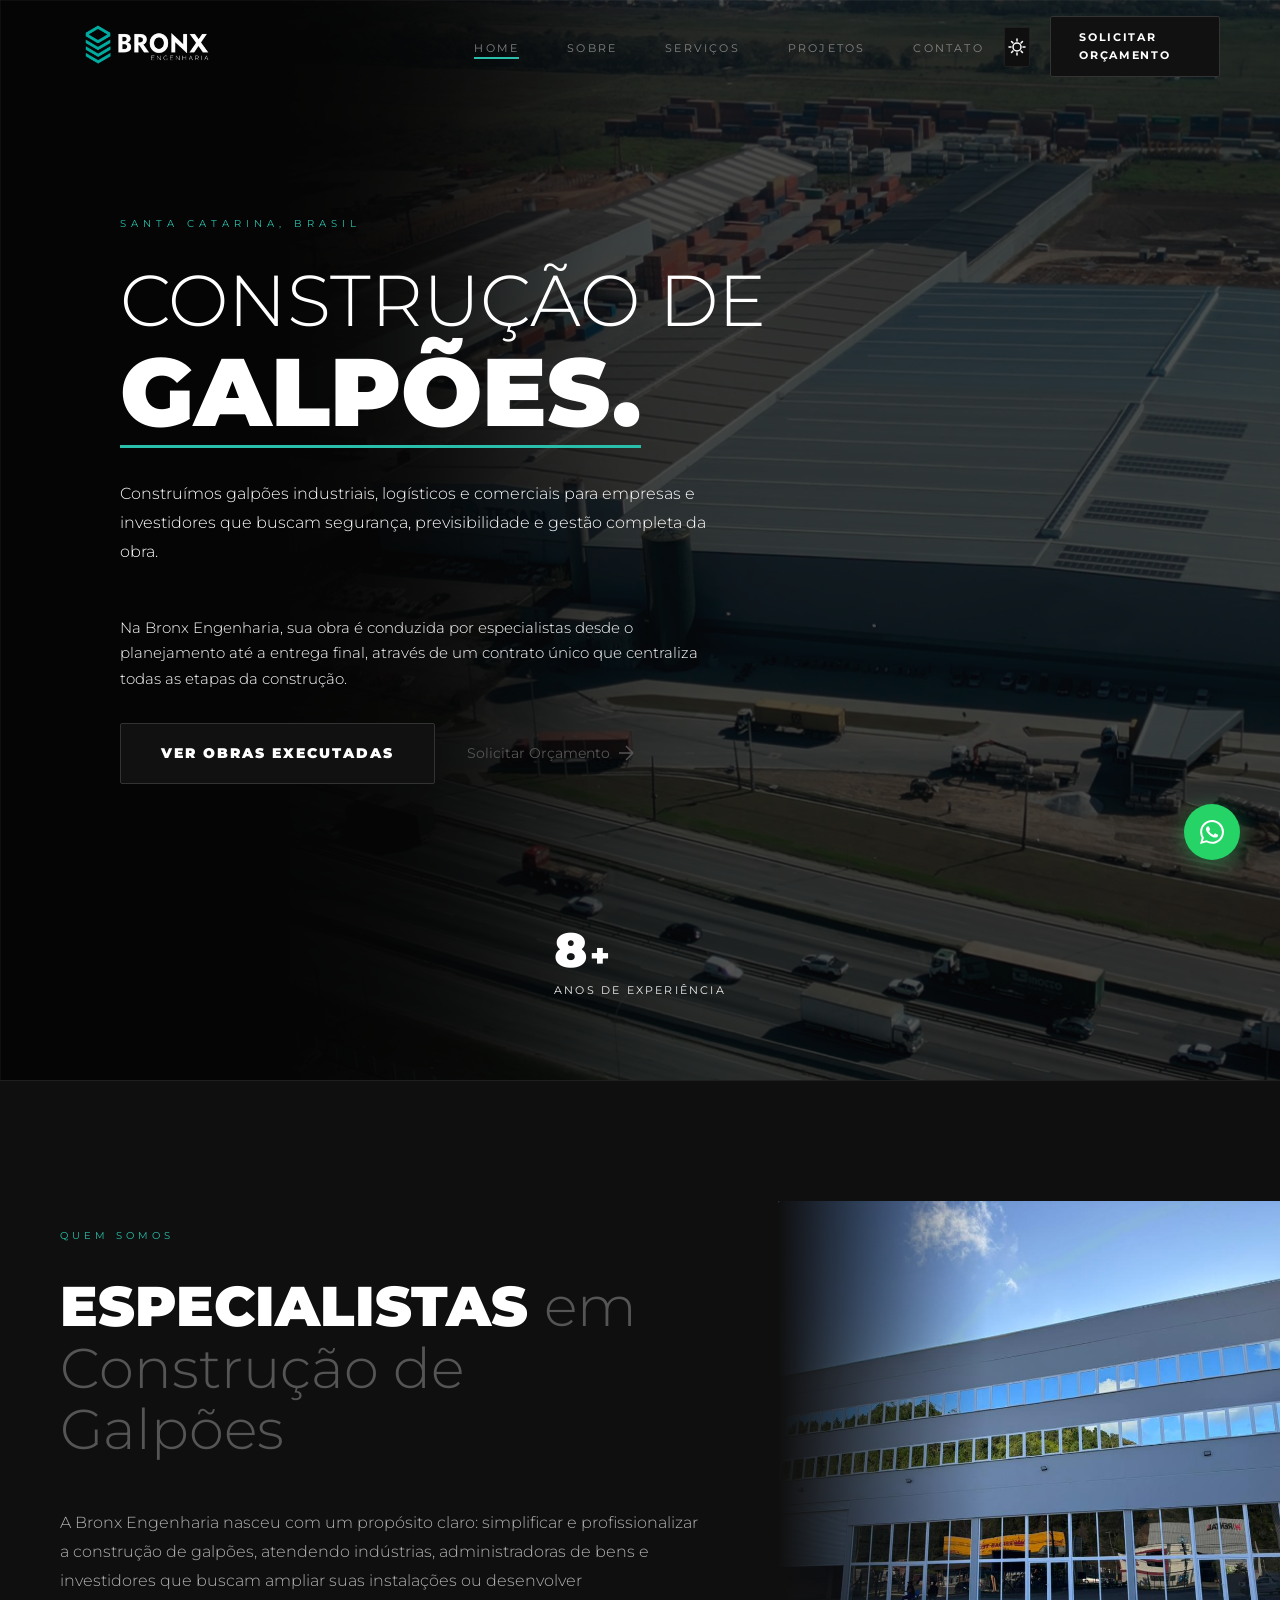
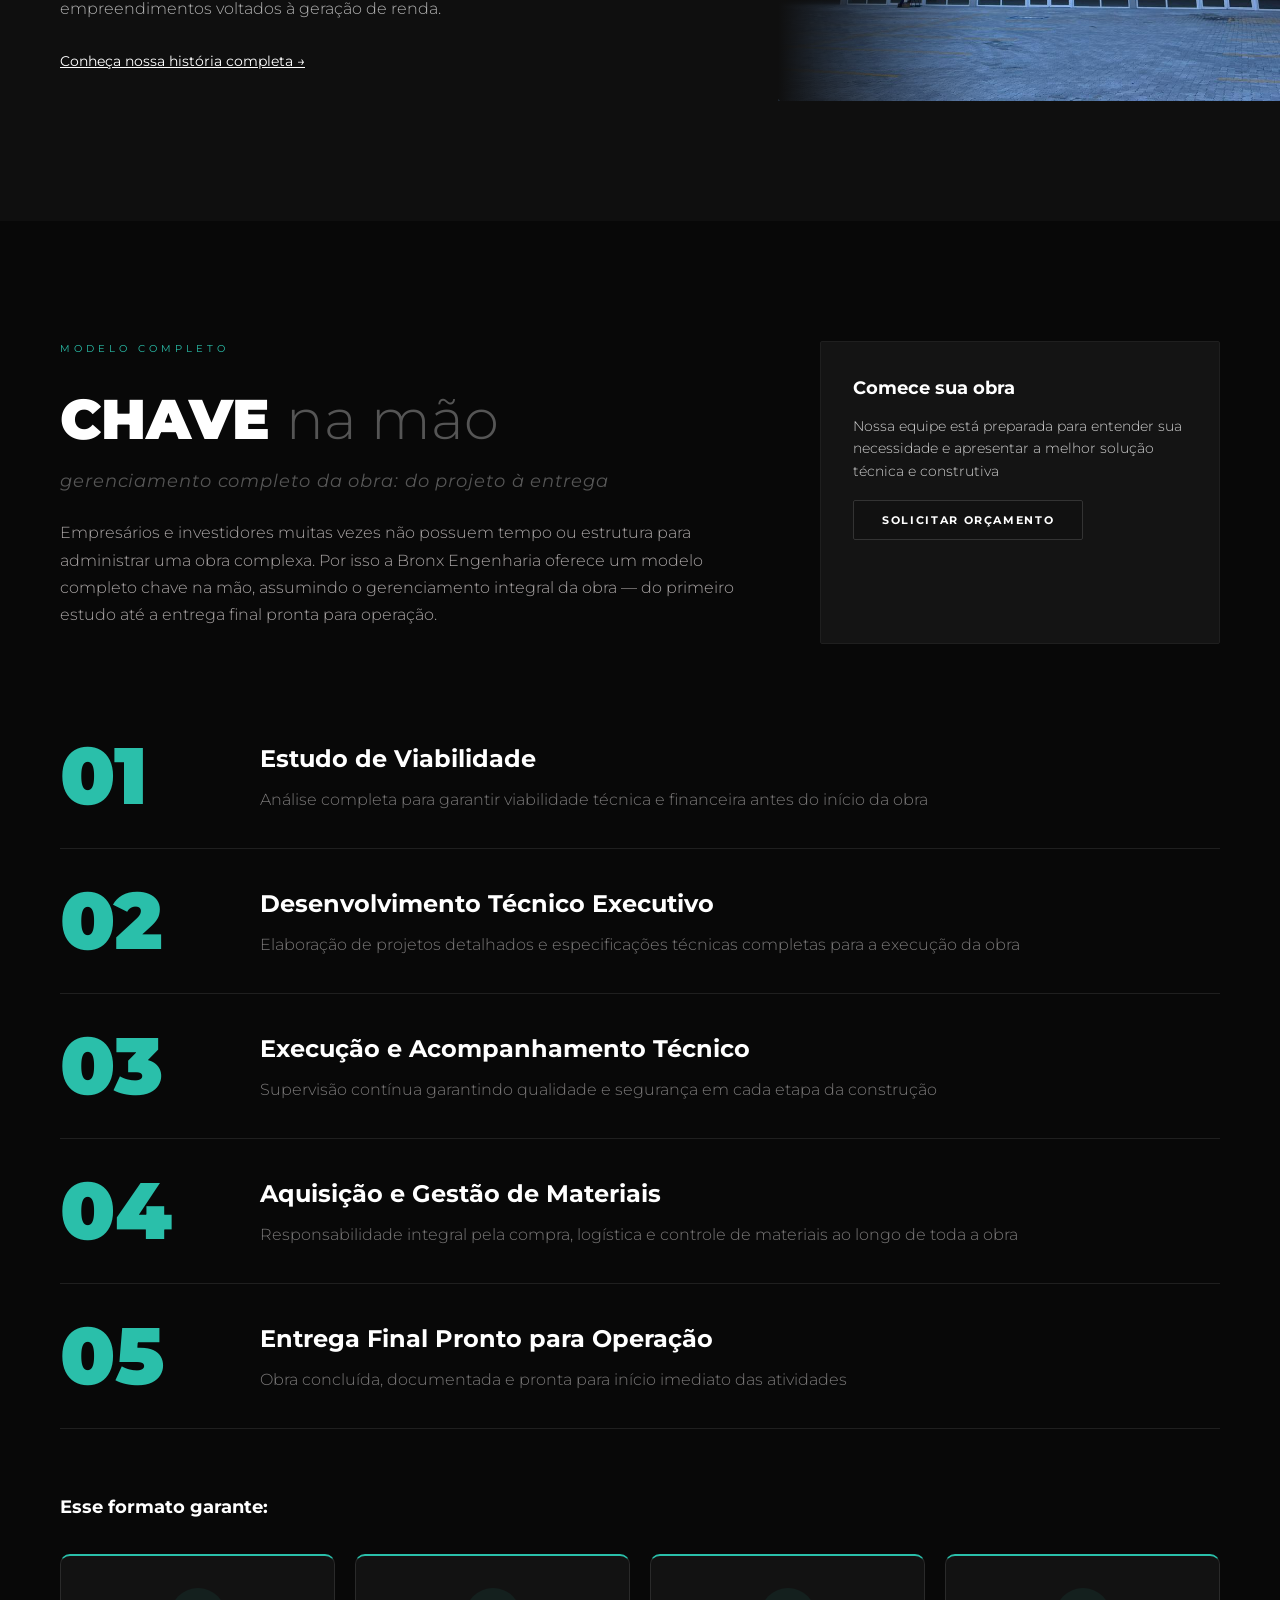
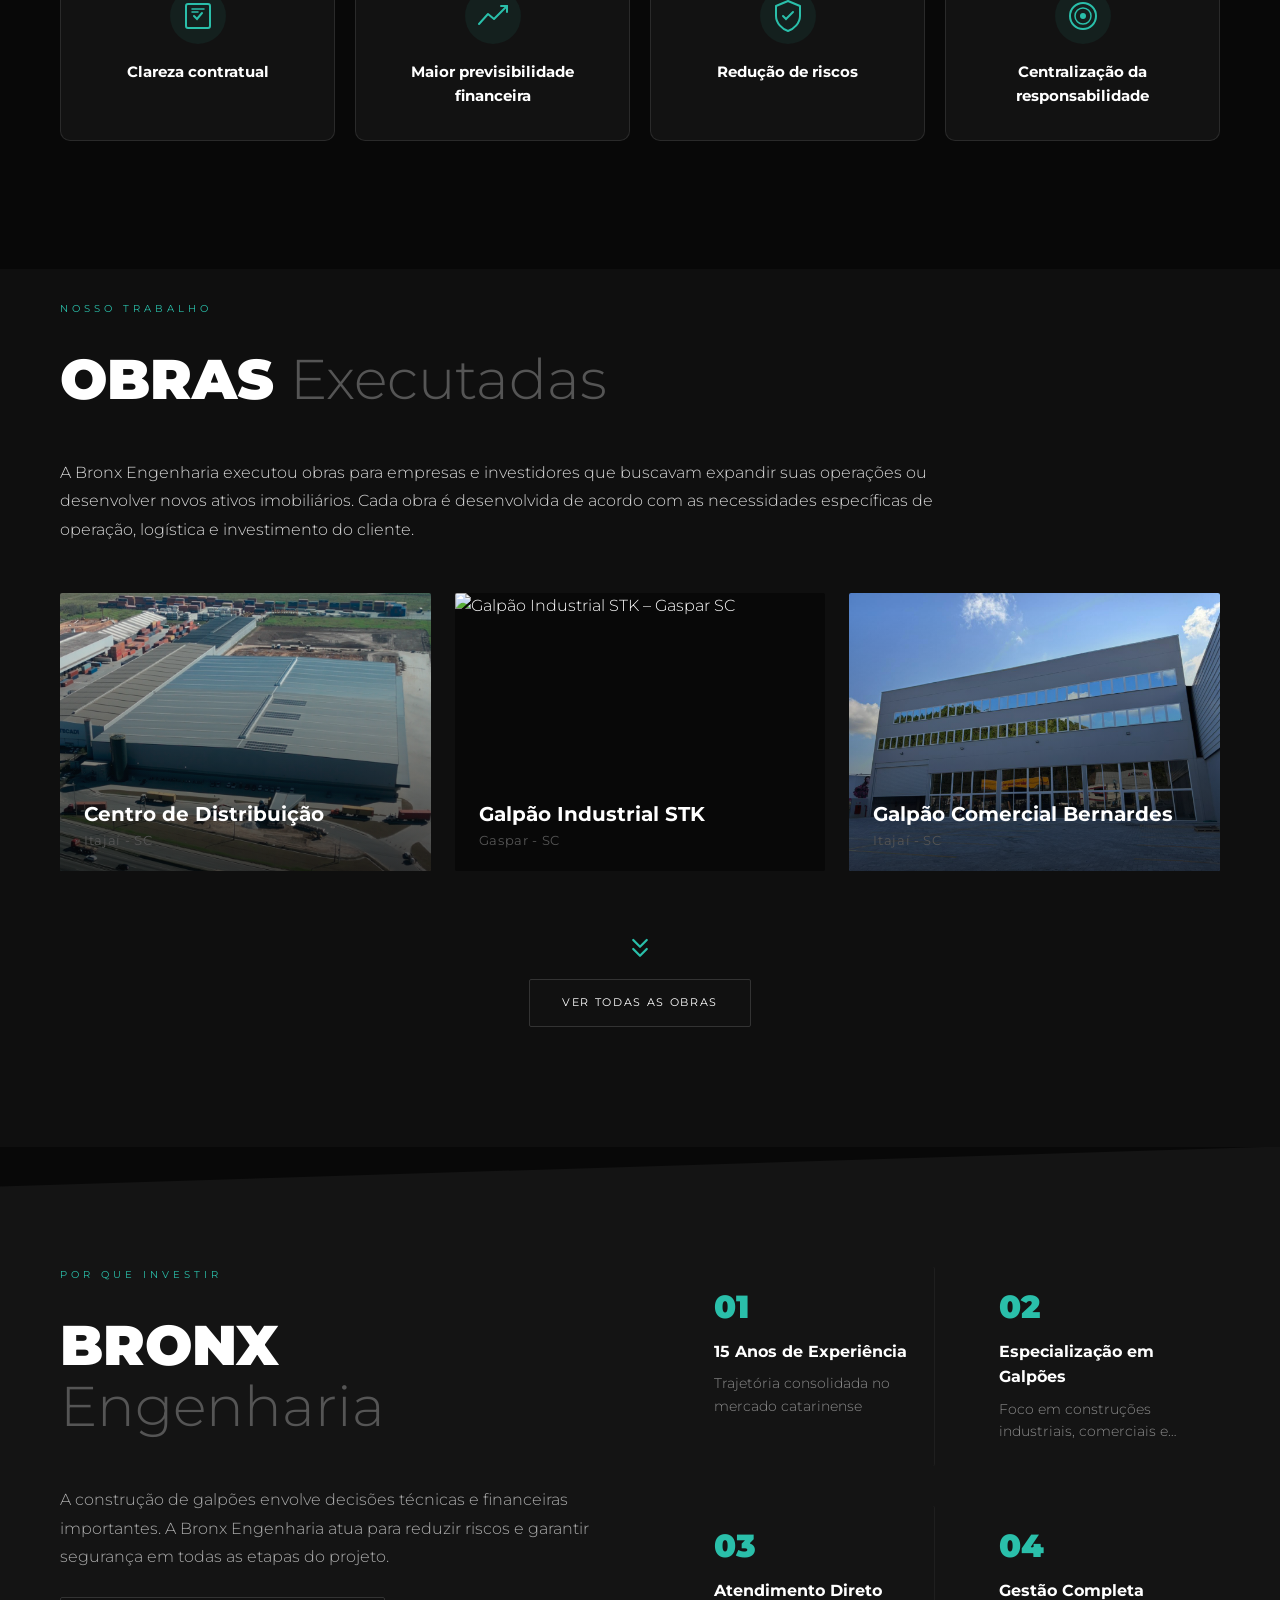
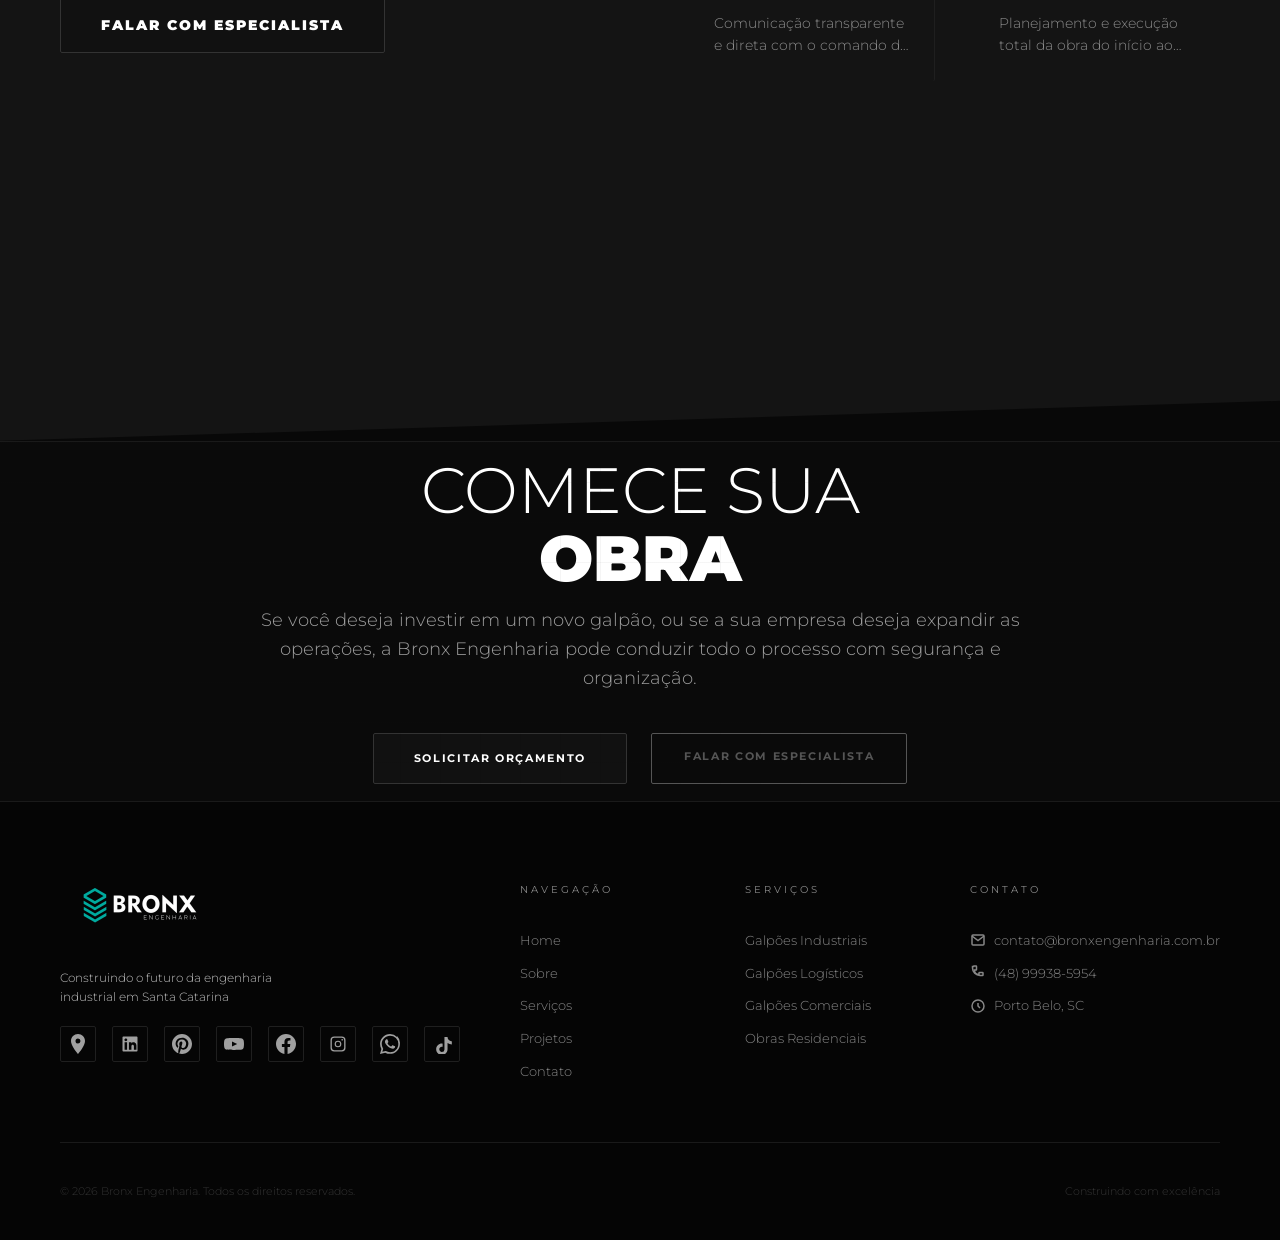
==== commit 4a29d64b: "feat: atualiza localização e serviços nas páginas de contato, orçamento e projetos" ====
--- a/index.html
+++ b/index.html
@@ -3,86 +3,9 @@
 <head>
     <meta charset="UTF-8">
     <meta name="viewport" content="width=device-width, initial-scale=1.0">
-
-    <!-- ═══ SEO PRINCIPAL ═══ -->
-    <title>Bronx Engenharia | Construção de Galpões Industriais em Santa Catarina</title>
-    <meta name="description" content="Bronx Engenharia: especialistas em construção de galpões industriais, logísticos e comerciais em Santa Catarina. Atendemos Itajaí, Balneário Camboriú, Florianópolis e toda SC. Projetos chave na mão.">
-    <meta name="keywords" content="construção de galpões industriais SC, galpão industrial Santa Catarina, galpão logístico Itajaí, construtora galpões Florianópolis, galpão chave na mão SC, construção industrial Balneário Camboriú, galpão comercial SC, Bronx Engenharia">
-    <meta name="author" content="Bronx Engenharia">
-    <meta name="robots" content="index, follow, max-snippet:-1, max-image-preview:large, max-video-preview:-1">
-    <link rel="canonical" href="https://bronxengenharia.com.br/">
-
-    <!-- ═══ FAVICON ═══ -->
-    <link rel="icon" type="image/png" href="favicon.png">
-    <link rel="apple-touch-icon" href="favicon.png">
-
-    <!-- ═══ OPEN GRAPH (Facebook, WhatsApp, LinkedIn) ═══ -->
-    <meta property="og:type" content="website">
-    <meta property="og:site_name" content="Bronx Engenharia">
-    <meta property="og:title" content="Bronx Engenharia | Construção de Galpões Industriais em SC">
-    <meta property="og:description" content="Especialistas em construção de galpões industriais, logísticos e comerciais em Santa Catarina. Soluções completas chave na mão para empresas e investidores.">
-    <meta property="og:url" content="https://bronxengenharia.com.br/">
-    <meta property="og:image" content="https://bronxengenharia.com.br/og-image.png">
-    <meta property="og:image:width" content="1000">
-    <meta property="og:image:height" content="500">
-    <meta property="og:image:alt" content="Bronx Engenharia – Construção de Galpões Industriais em SC">
-    <meta property="og:locale" content="pt_BR">
-
-    <!-- ═══ TWITTER CARD ═══ -->
-    <meta name="twitter:card" content="summary_large_image">
-    <meta name="twitter:title" content="Bronx Engenharia | Construção de Galpões Industriais em SC">
-    <meta name="twitter:description" content="Especialistas em construção de galpões industriais, logísticos e comerciais em Santa Catarina. Soluções completas chave na mão.">
-    <meta name="twitter:image" content="https://bronxengenharia.com.br/og-image.png">
-
-    <!-- ═══ SCHEMA.ORG – DADOS ESTRUTURADOS (Google) ═══ -->
-    <script type="application/ld+json">
-    {
-      "@context": "https://schema.org",
-      "@type": "LocalBusiness",
-      "@id": "https://bronxengenharia.com.br/",
-      "name": "Bronx Engenharia",
-      "description": "Especialistas em construção de galpões industriais, logísticos e comerciais em Santa Catarina. Soluções completas chave na mão.",
-      "url": "https://bronxengenharia.com.br/",
-      "logo": "https://bronxengenharia.com.br/favicon.png",
-      "image": "https://bronxengenharia.com.br/og-image.png",
-      "telephone": "+55 47 99999-9999",
-      "email": "contato@bronxengenharia.com.br",
-      "address": {
-        "@type": "PostalAddress",
-        "addressRegion": "SC",
-        "addressCountry": "BR",
-        "addressLocality": "Santa Catarina"
-      },
-      "geo": {
-        "@type": "GeoCoordinates",
-        "latitude": -26.9078,
-        "longitude": -48.6658
-      },
-      "areaServed": {
-        "@type": "State",
-        "name": "Santa Catarina"
-      },
-      "sameAs": [],
-      "priceRange": "$$",
-      "openingHoursSpecification": {
-        "@type": "OpeningHoursSpecification",
-        "dayOfWeek": ["Monday","Tuesday","Wednesday","Thursday","Friday"],
-        "opens": "08:00",
-        "closes": "18:00"
-      },
-      "hasOfferCatalog": {
-        "@type": "OfferCatalog",
-        "name": "Serviços de Construção Industrial",
-        "itemListElement": [
-          { "@type": "Offer", "itemOffered": { "@type": "Service", "name": "Construção de Galpões Industriais" } },
-          { "@type": "Offer", "itemOffered": { "@type": "Service", "name": "Galpões Logísticos" } },
-          { "@type": "Offer", "itemOffered": { "@type": "Service", "name": "Galpões Comerciais" } },
-          { "@type": "Offer", "itemOffered": { "@type": "Service", "name": "Obras Chave na Mão" } }
-        ]
-      }
-    }
-    </script>
-
+    <title>Bronx Engenharia | Construção de Galpões Industriais em SC</title>
+    <meta name="description" content="Especialistas na construção de galpões industriais, logísticos e comerciais em Santa Catarina. Soluções completas chave na mão para empresas e investidores.">
+    
     <link rel="preconnect" href="https://fonts.googleapis.com">
     <link rel="preconnect" href="https://fonts.gstatic.com" crossorigin>
     <link href="https://fonts.googleapis.com/css2?family=Montserrat:wght@300;400;700;900&display=swap" rel="stylesheet">
@@ -96,16 +19,16 @@
          ━━━━━━━━━━━━━━━━━━━━━━━━━━━━━━━━━━━━━━ -->
     <nav class="navbar" id="navbar">
         <div class="nav-container">
-            <a href="/" class="nav-logo">
+            <a href="index.html" class="nav-logo">
                 <img src="logo funod transparente.png" alt="Bronx Engenharia" class="logo-img">
             </a>
             
             <ul class="nav-links">
-                <li><a href="/" class="active">Home</a></li>
-                <li><a href="/sobre">Sobre</a></li>
-                <li><a href="/servicos">Serviços</a></li>
-                <li><a href="/projetos">Projetos</a></li>
-                <li><a href="/contato">Contato</a></li>
+                <li><a href="index.html" class="active">Home</a></li>
+                <li><a href="sobre.html">Sobre</a></li>
+                <li><a href="servicos.html">Serviços</a></li>
+                <li><a href="projetos.html">Projetos</a></li>
+                <li><a href="contato.html">Contato</a></li>
             </ul>
             
             <button class="theme-toggle" id="themeToggle" aria-label="Alternar tema">
@@ -125,7 +48,7 @@
                 </svg>
             </button>
             
-            <a href="/orcamento" class="nav-cta">Solicitar Orçamento</a>
+            <a href="orcamento.html" class="nav-cta">Solicitar Orçamento</a>
 
             <!-- Botão hambúrguer: apenas mobile -->
             <button class="mobile-menu-btn" id="mobileMenuBtn" aria-label="Abrir menu" aria-expanded="false">
@@ -142,7 +65,7 @@
     <div class="mobile-menu-overlay" id="mobileMenuOverlay"></div>
     <div class="mobile-menu-panel" id="mobileMenuPanel">
         <div class="mobile-menu-header">
-            <a href="/" class="mobile-menu-logo">
+            <a href="index.html" class="mobile-menu-logo">
                 <img src="logo funod transparente.png" alt="Bronx Engenharia">
             </a>
             <button class="mobile-menu-close" id="mobileMenuClose" aria-label="Fechar menu">
@@ -153,29 +76,29 @@
             </button>
         </div>
         <nav class="mobile-menu-nav">
-            <a href="/" class="active">
+            <a href="index.html" class="active">
                 Home
                 <svg class="mobile-nav-arrow" viewBox="0 0 16 16" fill="none"><path d="M3 8h10M9 4l4 4-4 4" stroke="currentColor" stroke-width="1.5" stroke-linecap="round" stroke-linejoin="round"/></svg>
             </a>
-            <a href="/sobre">
+            <a href="sobre.html">
                 Sobre
                 <svg class="mobile-nav-arrow" viewBox="0 0 16 16" fill="none"><path d="M3 8h10M9 4l4 4-4 4" stroke="currentColor" stroke-width="1.5" stroke-linecap="round" stroke-linejoin="round"/></svg>
             </a>
-            <a href="/servicos">
+            <a href="servicos.html">
                 Serviços
                 <svg class="mobile-nav-arrow" viewBox="0 0 16 16" fill="none"><path d="M3 8h10M9 4l4 4-4 4" stroke="currentColor" stroke-width="1.5" stroke-linecap="round" stroke-linejoin="round"/></svg>
             </a>
-            <a href="/projetos">
+            <a href="projetos.html">
                 Projetos
                 <svg class="mobile-nav-arrow" viewBox="0 0 16 16" fill="none"><path d="M3 8h10M9 4l4 4-4 4" stroke="currentColor" stroke-width="1.5" stroke-linecap="round" stroke-linejoin="round"/></svg>
             </a>
-            <a href="/contato">
+            <a href="contato.html">
                 Contato
                 <svg class="mobile-nav-arrow" viewBox="0 0 16 16" fill="none"><path d="M3 8h10M9 4l4 4-4 4" stroke="currentColor" stroke-width="1.5" stroke-linecap="round" stroke-linejoin="round"/></svg>
             </a>
         </nav>
         <div class="mobile-menu-footer">
-            <a href="/orcamento" class="mobile-cta">Solicitar Orçamento</a>
+            <a href="orcamento.html" class="mobile-cta">Solicitar Orçamento</a>
         </div>
     </div>
 
@@ -205,9 +128,9 @@
                 </p>
                 
                 <div class="hero-buttons">
-                    <a href="/projetos" class="btn-primary">Ver Obras Executadas</a>
-                    <a href="/contato" class="btn-secondary">
-                        Solicitar Consultoria
+                    <a href="projetos.html" class="btn-primary">Ver Obras Executadas</a>
+                    <a href="orcamento.html" class="btn-secondary">
+                        Solicitar Orçamento
                         <svg width="16" height="16" viewBox="0 0 16 16" fill="none">
                             <path d="M1 8H15M15 8L8 1M15 8L8 15" stroke="currentColor" stroke-width="1.5"/>
                         </svg>
@@ -239,49 +162,14 @@
                     </h2>
                     
                     <p class="sobre-description">
-                        A Bronx Engenharia atua na construção de galpões industriais, logísticos e comerciais para empresas que buscam expandir suas operações ou investir em ativos imobiliários de alto valor.
+                        A Bronx Engenharia nasceu com um propósito claro: simplificar e profissionalizar a construção de galpões, atendendo indústrias, administradoras de bens e investidores que buscam ampliar suas instalações ou desenvolver empreendimentos voltados à geração de renda.
                     </p>
                     
-                    <p class="sobre-description">
-                        Com atuação em Santa Catarina, nossa equipe conduz projetos completos com foco em:
-                    </p>
-                    
-                    <div class="sobre-list">
-                        <div class="sobre-item">
-                            <svg width="20" height="20" viewBox="0 0 20 20" fill="none">
-                                <path d="M4 10H16M16 10L10 4M16 10L10 16" stroke="#888888" stroke-width="1.5"/>
-                            </svg>
-                            <span>Eficiência estrutural</span>
-                        </div>
-                        <div class="sobre-item">
-                            <svg width="20" height="20" viewBox="0 0 20 20" fill="none">
-                                <path d="M4 10H16M16 10L10 4M16 10L10 16" stroke="#888888" stroke-width="1.5"/>
-                            </svg>
-                            <span>Planejamento técnico detalhado</span>
-                        </div>
-                        <div class="sobre-item">
-                            <svg width="20" height="20" viewBox="0 0 20 20" fill="none">
-                                <path d="M4 10H16M16 10L10 4M16 10L10 16" stroke="#888888" stroke-width="1.5"/>
-                            </svg>
-                            <span>Controle de custos</span>
-                        </div>
-                        <div class="sobre-item">
-                            <svg width="20" height="20" viewBox="0 0 20 20" fill="none">
-                                <path d="M4 10H16M16 10L10 4M16 10L10 16" stroke="#888888" stroke-width="1.5"/>
-                            </svg>
-                            <span>Execução com alto padrão de qualidade</span>
-                        </div>
-                    </div>
-                    
-                    <p class="sobre-conclusion">
-                        Nosso objetivo é entregar obras sólidas, funcionais e alinhadas às necessidades operacionais de cada cliente.
-                    </p>
-                    
-                    <a href="/sobre" class="link-underline">Conheça nossa história completa →</a>
+                    <a href="sobre.html" class="link-underline">Conheça nossa história completa →</a>
                 </div>
                 
                 <div class="sobre-image">
-                    <img src="carros.jpg" alt="Galpão Bronx Engenharia">
+                    <img src="04_PROJETOS/videos-fotos-bronx-projetos/GalpãoComercialBernardes.jpeg" alt="Galpão Bronx Engenharia">
                 </div>
             </div>
         </div>
@@ -308,7 +196,7 @@
                 <div class="servicos-cta-card">
                     <h3>Comece sua obra</h3>
                     <p>Nossa equipe está preparada para entender sua necessidade e apresentar a melhor solução técnica e construtiva</p>
-                    <a href="/orcamento" class="btn-outline">Solicitar Orçamento</a>
+                    <a href="orcamento.html" class="btn-outline">Solicitar Orçamento</a>
                 </div>
             </div>
             
@@ -407,8 +295,8 @@
         <div class="container">
             <div class="section-eyebrow">NOSSO TRABALHO</div>
             <h2 class="section-title">
-                <span class="title-bold">PORTFÓLIO</span>
-                <span class="title-light">de Obras</span>
+                <span class="title-bold">OBRAS</span>
+                <span class="title-light">Executadas</span>
             </h2>
             
             <p class="projetos-intro">
@@ -448,7 +336,7 @@
                     <polyline points="6 8 12 14 18 8"/>
                     <polyline points="6 16 12 22 18 16"/>
                 </svg>
-                <a href="/projetos" class="btn-ghost">Ver todas as obras</a>
+                <a href="projetos.html" class="btn-ghost">Ver todas as obras</a>
             </div>
         </div>
     </section>
@@ -466,9 +354,9 @@
                         <span class="title-light">Engenharia</span>
                     </h2>
                     <p class="diferenciais-text">
-                        A construção de um galpão industrial envolve decisões técnicas e financeiras importantes. A Bronx Engenharia atua para reduzir riscos e garantir segurança em todas as etapas do projeto.
+                        A construção de galpões envolve decisões técnicas e financeiras importantes. A Bronx Engenharia atua para reduzir riscos e garantir segurança em todas as etapas do projeto.
                     </p>
-                    <a href="/contato" class="btn-primary">Falar com Especialista</a>
+                    <a href="contato.html" class="btn-primary">Falar com Especialista</a>
                 </div>
                 
                 <div class="diferenciais-list">
@@ -481,19 +369,19 @@
                     <div class="diferencial-item">
                         <div class="diferencial-number">02</div>
                         <h3>Especialização em Galpões</h3>
-                        <p>Foco exclusivo em construções industriais e logísticas</p>
+                        <p>Foco em construções industriais, comerciais e logísticas</p>
                     </div>
                     
                     <div class="diferencial-item">
                         <div class="diferencial-number">03</div>
                         <h3>Atendimento Direto</h3>
-                        <p>Comunicação transparente com os sócios da empresa</p>
+                        <p>Comunicação transparente e direta com o comando da empresa</p>
                     </div>
                     
                     <div class="diferencial-item">
                         <div class="diferencial-number">04</div>
                         <h3>Gestão Completa</h3>
-                        <p>Controle total da obra do início ao fim</p>
+                        <p>Planejamento e execução total da obra do início ao fim</p>
                     </div>
                     
                     <div class="diferencial-item">
@@ -513,9 +401,9 @@
     </section>
 
     <!-- ━━━━━━━━━━━━━━━━━━━━━━━━━━━━━━━━━━━━━━
-         DEPOIMENTOS
-         ━━━━━━━━━━━━━━━━━━━━━━━━━━━━━━━━━━━━━━ -->
-    <section class="depoimentos" id="depoimentos">
+         DEPOIMENTOS (DESATIVADO)
+         ━━━━━━━━━━━━━━━━━━━━━━━━━━━━━━━━━━━━━━ -->
+    <section class="depoimentos" id="depoimentos" style="display:none;">
         <div class="container-narrow">
             <div class="section-eyebrow center">O QUE DIZEM NOSSOS CLIENTES</div>
             
@@ -551,11 +439,11 @@
                 <span class="cta-title-light">COMECE SUA</span>
                 <span class="cta-title-bold">OBRA</span>
             </h2>
-            <p class="cta-subtitle">Se sua empresa planeja expandir operações ou desenvolver um novo galpão industrial, a Bronx Engenharia pode conduzir todo o processo com segurança e organização</p>
+            <p class="cta-subtitle">Se você deseja investir em um novo galpão, ou se a sua empresa deseja expandir as operações, a Bronx Engenharia pode conduzir todo o processo com segurança e organização.</p>
             
             <div class="cta-buttons">
-                <a href="/orcamento" class="btn-dark">Solicitar Orçamento</a>
-                <a href="/contato" class="btn-ghost-dark">Falar com Especialista</a>
+                <a href="orcamento.html" class="btn-dark">Solicitar Orçamento</a>
+                <a href="contato.html" class="btn-ghost-dark">Falar com Especialista</a>
             </div>
         </div>
     </section>
@@ -567,7 +455,7 @@
         <div class="container">
             <div class="footer-grid">
                 <div class="footer-brand">
-                    <a href="/" class="footer-logo">
+                    <a href="index.html" class="footer-logo">
                         <img src="logo funod transparente.png" alt="Bronx Engenharia" class="logo-img">
                     </a>
                     <p class="footer-tagline">Construindo o futuro da engenharia industrial em Santa Catarina</p>
@@ -620,18 +508,19 @@
                 
                 <div class="footer-col">
                     <h4>Navegação</h4>
-                    <a href="/">Home</a>
-                    <a href="/sobre">Sobre</a>
-                    <a href="/servicos">Serviços</a>
-                    <a href="/projetos">Projetos</a>
-                    <a href="/contato">Contato</a>
+                    <a href="index.html">Home</a>
+                    <a href="sobre.html">Sobre</a>
+                    <a href="servicos.html">Serviços</a>
+                    <a href="projetos.html">Projetos</a>
+                    <a href="contato.html">Contato</a>
                 </div>
                 
                 <div class="footer-col">
                     <h4>Serviços</h4>
-                    <a href="/servicos">Galpões Industriais</a>
-                    <a href="/servicos">Galpões Logísticos</a>
-                    <a href="/servicos">Galpões Comerciais</a>
+                    <a href="servicos.html">Galpões Industriais</a>
+                    <a href="servicos.html">Galpões Logísticos</a>
+                    <a href="servicos.html">Galpões Comerciais</a>
+                    <a href="servicos.html">Obras Residenciais</a>
                 </div>
                 
                 <div class="footer-col">
@@ -649,7 +538,7 @@
                         </svg>
                         (48) 99938-5954
                     </a>
-                    <a href="/contato">
+                    <a href="contato.html">
                         <svg width="16" height="16" viewBox="0 0 16 16" fill="none">
                             <path d="M8 14C11.3137 14 14 11.3137 14 8C14 4.68629 11.3137 2 8 2C4.68629 2 2 4.68629 2 8C2 11.3137 4.68629 14 8 14Z" stroke="currentColor" stroke-width="1.5"/>
                             <path d="M8 5V8L10 10" stroke="currentColor" stroke-width="1.5"/>
--- a/css/style.css
+++ b/css/style.css
@@ -70,7 +70,8 @@
 .logo-light { display: none; }
 body.light-mode .logo-dark { display: none; }
 body.light-mode .logo-light { display: block; }
-body.light-mode #navbar .nav-logo .logo-img { filter: brightness(0); }
+/* Remove brightness(0) para preservar o verde original do logo no modo claro */
+body.light-mode #navbar .nav-logo .logo-img { filter: none; }
 
 /* Hero */
 body.light-mode .hero-title-light { color: #000000 !important; }
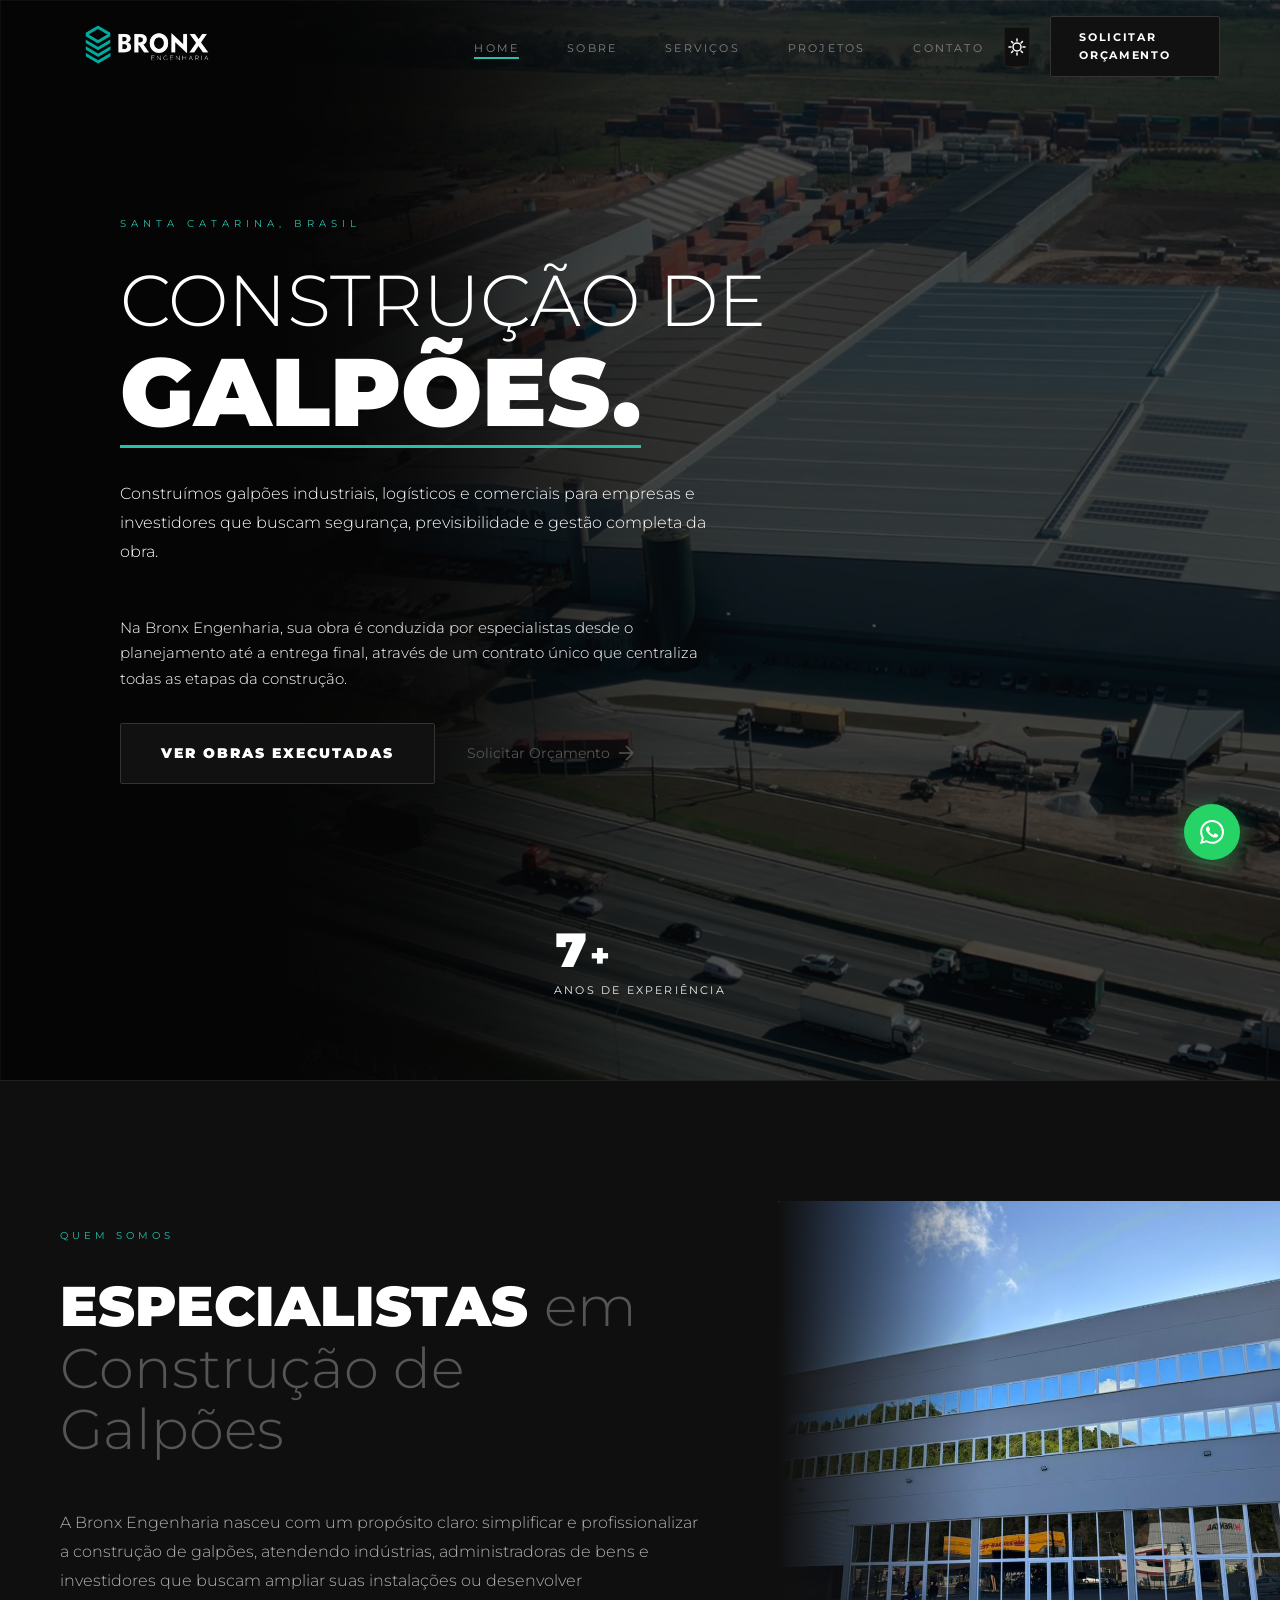
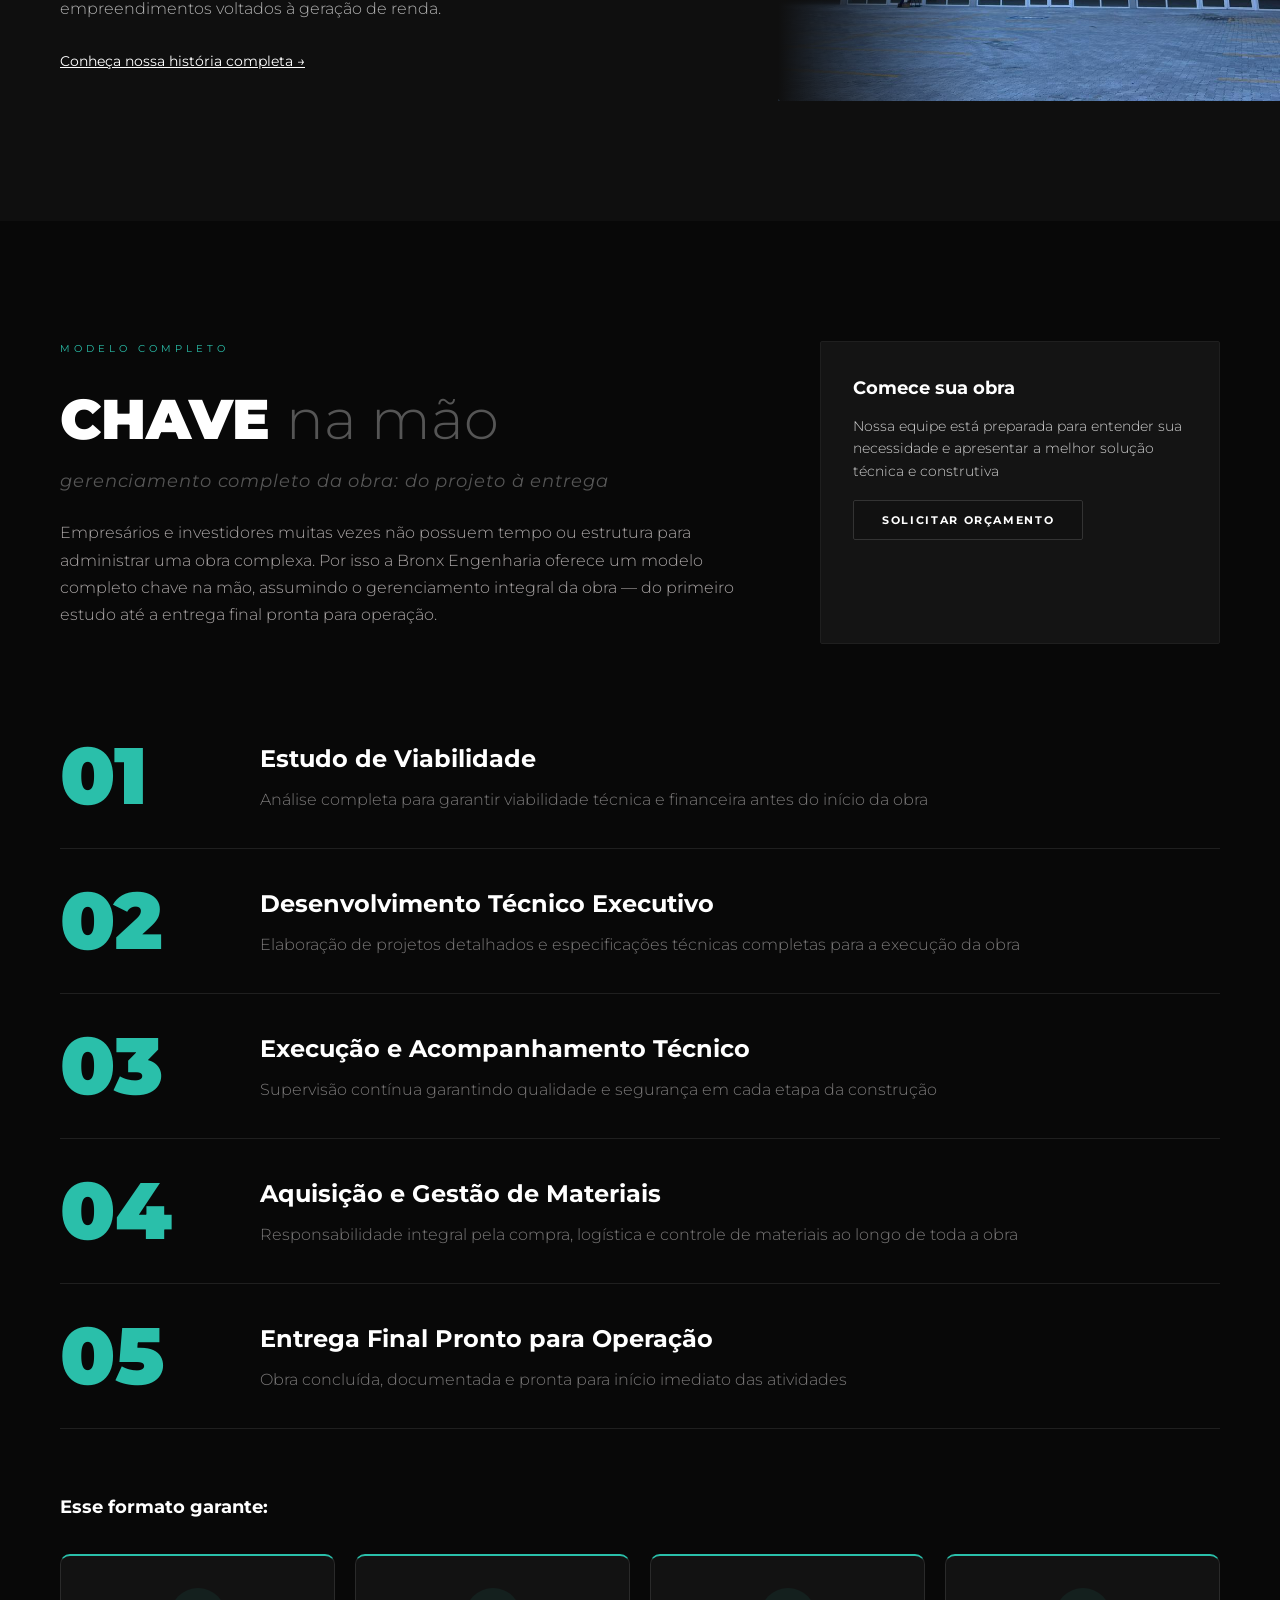
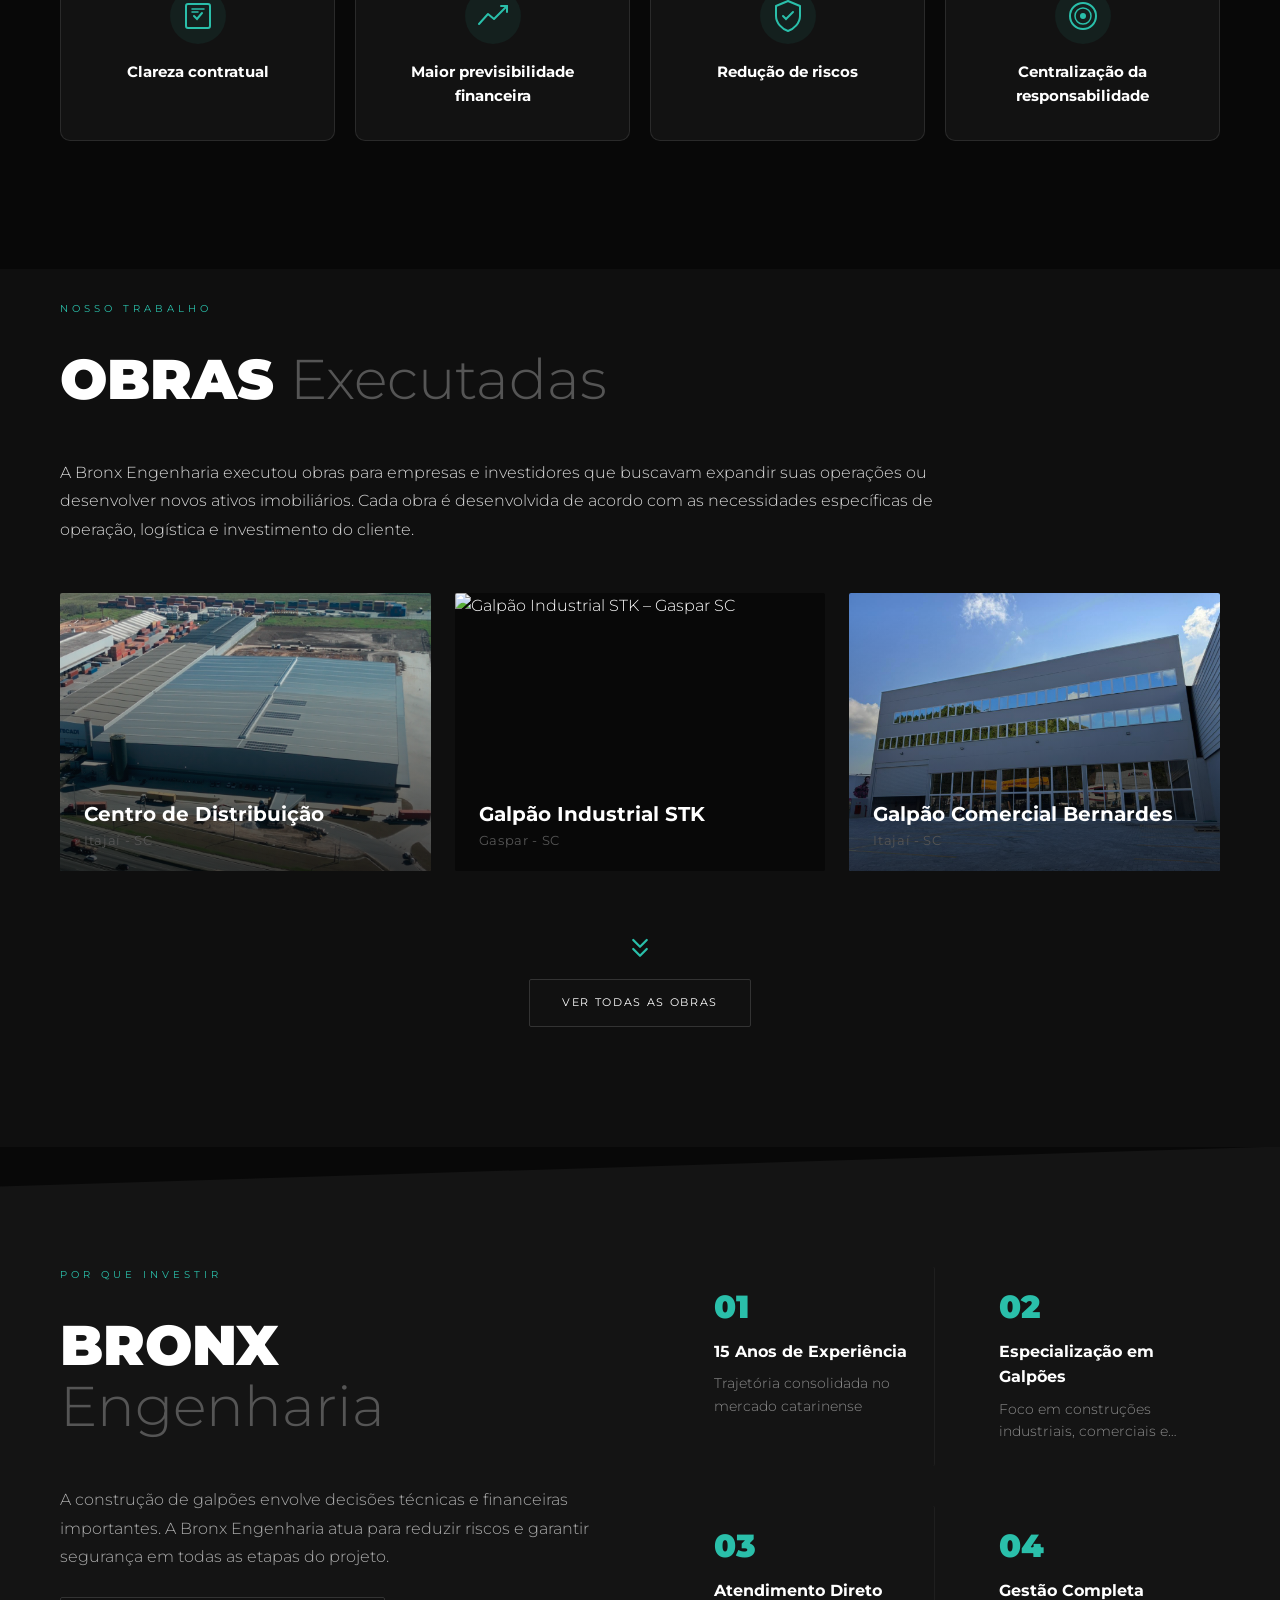
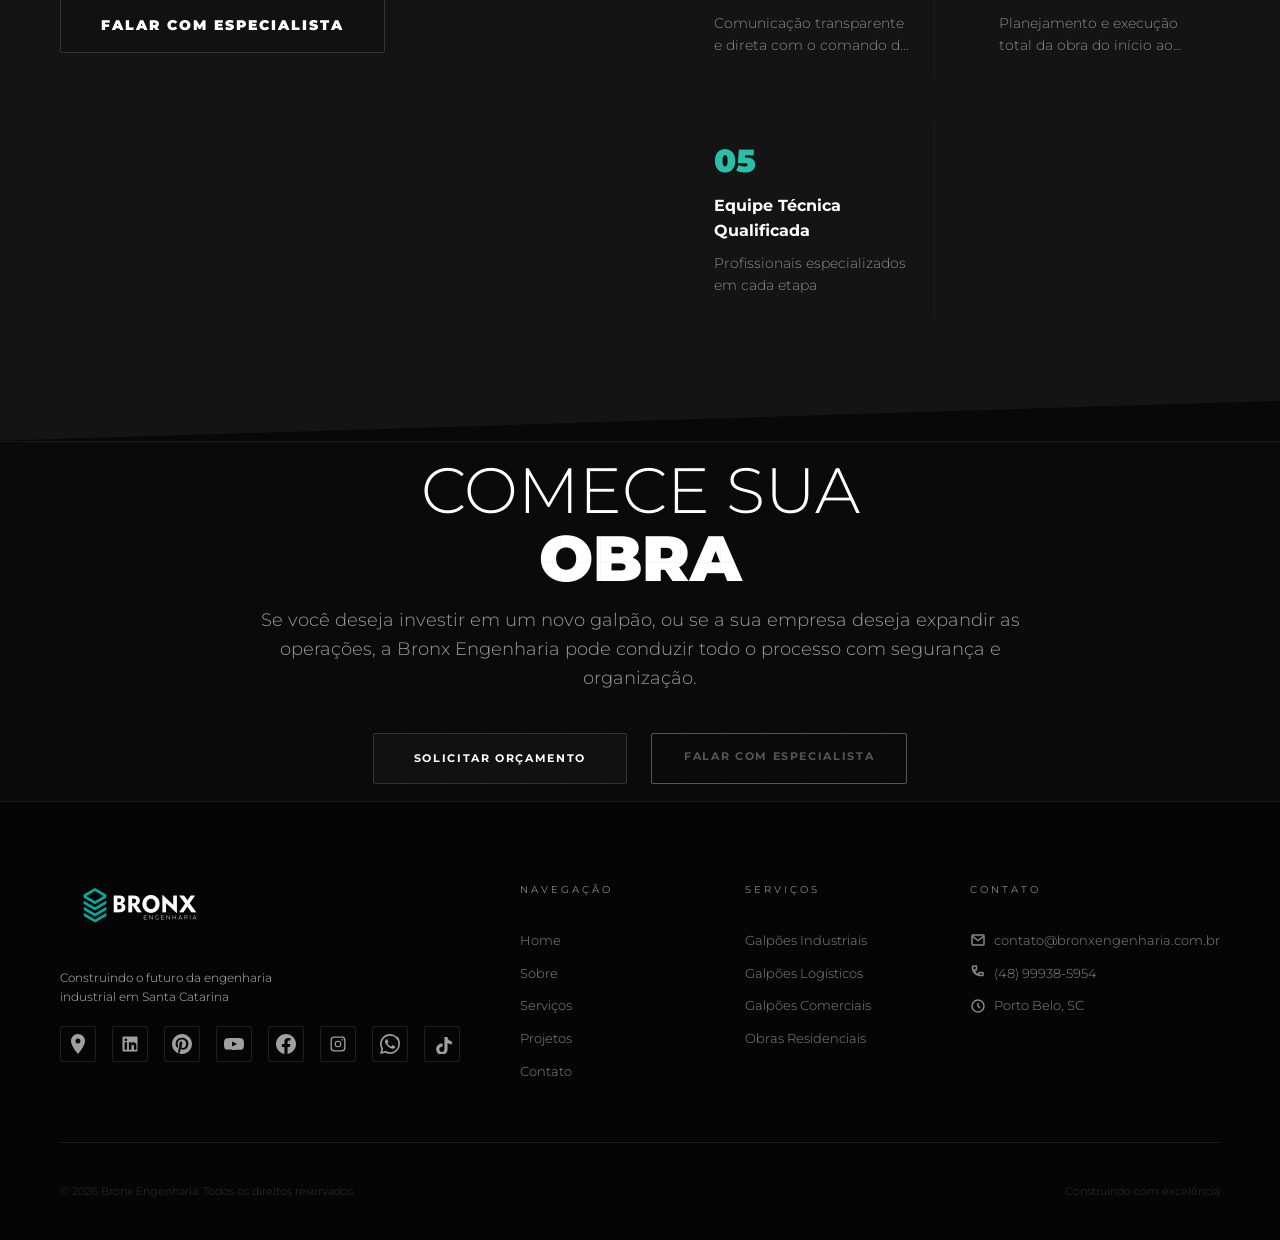
==== commit 2230b77b: "merge: resolve conflitos e aplica reestruturação completa de conteúdo - Logo: preserva verde origina" ====
--- a/index.html
+++ b/index.html
@@ -3,9 +3,86 @@
 <head>
     <meta charset="UTF-8">
     <meta name="viewport" content="width=device-width, initial-scale=1.0">
-    <title>Bronx Engenharia | Construção de Galpões Industriais em SC</title>
-    <meta name="description" content="Especialistas na construção de galpões industriais, logísticos e comerciais em Santa Catarina. Soluções completas chave na mão para empresas e investidores.">
-    
+
+    <!-- ═══ SEO PRINCIPAL ═══ -->
+    <title>Bronx Engenharia | Construção de Galpões Industriais em Santa Catarina</title>
+    <meta name="description" content="Bronx Engenharia: especialistas em construção de galpões industriais, logísticos e comerciais em Santa Catarina. Atendemos Itajaí, Balneário Camboriú, Florianópolis e toda SC. Projetos chave na mão.">
+    <meta name="keywords" content="construção de galpões industriais SC, galpão industrial Santa Catarina, galpão logístico Itajaí, construtora galpões Florianópolis, galpão chave na mão SC, construção industrial Balneário Camboriú, galpão comercial SC, Bronx Engenharia">
+    <meta name="author" content="Bronx Engenharia">
+    <meta name="robots" content="index, follow, max-snippet:-1, max-image-preview:large, max-video-preview:-1">
+    <link rel="canonical" href="https://bronxengenharia.com.br/">
+
+    <!-- ═══ FAVICON ═══ -->
+    <link rel="icon" type="image/png" href="favicon.png">
+    <link rel="apple-touch-icon" href="favicon.png">
+
+    <!-- ═══ OPEN GRAPH (Facebook, WhatsApp, LinkedIn) ═══ -->
+    <meta property="og:type" content="website">
+    <meta property="og:site_name" content="Bronx Engenharia">
+    <meta property="og:title" content="Bronx Engenharia | Construção de Galpões Industriais em SC">
+    <meta property="og:description" content="Especialistas em construção de galpões industriais, logísticos e comerciais em Santa Catarina. Soluções completas chave na mão para empresas e investidores.">
+    <meta property="og:url" content="https://bronxengenharia.com.br/">
+    <meta property="og:image" content="https://bronxengenharia.com.br/og-image.png">
+    <meta property="og:image:width" content="1000">
+    <meta property="og:image:height" content="500">
+    <meta property="og:image:alt" content="Bronx Engenharia – Construção de Galpões Industriais em SC">
+    <meta property="og:locale" content="pt_BR">
+
+    <!-- ═══ TWITTER CARD ═══ -->
+    <meta name="twitter:card" content="summary_large_image">
+    <meta name="twitter:title" content="Bronx Engenharia | Construção de Galpões Industriais em SC">
+    <meta name="twitter:description" content="Especialistas em construção de galpões industriais, logísticos e comerciais em Santa Catarina. Soluções completas chave na mão.">
+    <meta name="twitter:image" content="https://bronxengenharia.com.br/og-image.png">
+
+    <!-- ═══ SCHEMA.ORG – DADOS ESTRUTURADOS (Google) ═══ -->
+    <script type="application/ld+json">
+    {
+      "@context": "https://schema.org",
+      "@type": "LocalBusiness",
+      "@id": "https://bronxengenharia.com.br/",
+      "name": "Bronx Engenharia",
+      "description": "Especialistas em construção de galpões industriais, logísticos e comerciais em Santa Catarina. Soluções completas chave na mão.",
+      "url": "https://bronxengenharia.com.br/",
+      "logo": "https://bronxengenharia.com.br/favicon.png",
+      "image": "https://bronxengenharia.com.br/og-image.png",
+      "telephone": "+55 47 99999-9999",
+      "email": "contato@bronxengenharia.com.br",
+      "address": {
+        "@type": "PostalAddress",
+        "addressRegion": "SC",
+        "addressCountry": "BR",
+        "addressLocality": "Santa Catarina"
+      },
+      "geo": {
+        "@type": "GeoCoordinates",
+        "latitude": -26.9078,
+        "longitude": -48.6658
+      },
+      "areaServed": {
+        "@type": "State",
+        "name": "Santa Catarina"
+      },
+      "sameAs": [],
+      "priceRange": "$$",
+      "openingHoursSpecification": {
+        "@type": "OpeningHoursSpecification",
+        "dayOfWeek": ["Monday","Tuesday","Wednesday","Thursday","Friday"],
+        "opens": "08:00",
+        "closes": "18:00"
+      },
+      "hasOfferCatalog": {
+        "@type": "OfferCatalog",
+        "name": "Serviços de Construção Industrial",
+        "itemListElement": [
+          { "@type": "Offer", "itemOffered": { "@type": "Service", "name": "Construção de Galpões Industriais" } },
+          { "@type": "Offer", "itemOffered": { "@type": "Service", "name": "Galpões Logísticos" } },
+          { "@type": "Offer", "itemOffered": { "@type": "Service", "name": "Galpões Comerciais" } },
+          { "@type": "Offer", "itemOffered": { "@type": "Service", "name": "Obras Chave na Mão" } }
+        ]
+      }
+    }
+    </script>
+
     <link rel="preconnect" href="https://fonts.googleapis.com">
     <link rel="preconnect" href="https://fonts.gstatic.com" crossorigin>
     <link href="https://fonts.googleapis.com/css2?family=Montserrat:wght@300;400;700;900&display=swap" rel="stylesheet">
@@ -19,16 +96,16 @@
          ━━━━━━━━━━━━━━━━━━━━━━━━━━━━━━━━━━━━━━ -->
     <nav class="navbar" id="navbar">
         <div class="nav-container">
-            <a href="index.html" class="nav-logo">
+            <a href="/" class="nav-logo">
                 <img src="logo funod transparente.png" alt="Bronx Engenharia" class="logo-img">
             </a>
             
             <ul class="nav-links">
-                <li><a href="index.html" class="active">Home</a></li>
-                <li><a href="sobre.html">Sobre</a></li>
-                <li><a href="servicos.html">Serviços</a></li>
-                <li><a href="projetos.html">Projetos</a></li>
-                <li><a href="contato.html">Contato</a></li>
+                <li><a href="/" class="active">Home</a></li>
+                <li><a href="/sobre">Sobre</a></li>
+                <li><a href="/servicos">Serviços</a></li>
+                <li><a href="/projetos">Projetos</a></li>
+                <li><a href="/contato">Contato</a></li>
             </ul>
             
             <button class="theme-toggle" id="themeToggle" aria-label="Alternar tema">
@@ -48,7 +125,7 @@
                 </svg>
             </button>
             
-            <a href="orcamento.html" class="nav-cta">Solicitar Orçamento</a>
+            <a href="/orcamento" class="nav-cta">Solicitar Orçamento</a>
 
             <!-- Botão hambúrguer: apenas mobile -->
             <button class="mobile-menu-btn" id="mobileMenuBtn" aria-label="Abrir menu" aria-expanded="false">
@@ -65,7 +142,7 @@
     <div class="mobile-menu-overlay" id="mobileMenuOverlay"></div>
     <div class="mobile-menu-panel" id="mobileMenuPanel">
         <div class="mobile-menu-header">
-            <a href="index.html" class="mobile-menu-logo">
+            <a href="/" class="mobile-menu-logo">
                 <img src="logo funod transparente.png" alt="Bronx Engenharia">
             </a>
             <button class="mobile-menu-close" id="mobileMenuClose" aria-label="Fechar menu">
@@ -76,29 +153,29 @@
             </button>
         </div>
         <nav class="mobile-menu-nav">
-            <a href="index.html" class="active">
+            <a href="/" class="active">
                 Home
                 <svg class="mobile-nav-arrow" viewBox="0 0 16 16" fill="none"><path d="M3 8h10M9 4l4 4-4 4" stroke="currentColor" stroke-width="1.5" stroke-linecap="round" stroke-linejoin="round"/></svg>
             </a>
-            <a href="sobre.html">
+            <a href="/sobre">
                 Sobre
                 <svg class="mobile-nav-arrow" viewBox="0 0 16 16" fill="none"><path d="M3 8h10M9 4l4 4-4 4" stroke="currentColor" stroke-width="1.5" stroke-linecap="round" stroke-linejoin="round"/></svg>
             </a>
-            <a href="servicos.html">
+            <a href="/servicos">
                 Serviços
                 <svg class="mobile-nav-arrow" viewBox="0 0 16 16" fill="none"><path d="M3 8h10M9 4l4 4-4 4" stroke="currentColor" stroke-width="1.5" stroke-linecap="round" stroke-linejoin="round"/></svg>
             </a>
-            <a href="projetos.html">
+            <a href="/projetos">
                 Projetos
                 <svg class="mobile-nav-arrow" viewBox="0 0 16 16" fill="none"><path d="M3 8h10M9 4l4 4-4 4" stroke="currentColor" stroke-width="1.5" stroke-linecap="round" stroke-linejoin="round"/></svg>
             </a>
-            <a href="contato.html">
+            <a href="/contato">
                 Contato
                 <svg class="mobile-nav-arrow" viewBox="0 0 16 16" fill="none"><path d="M3 8h10M9 4l4 4-4 4" stroke="currentColor" stroke-width="1.5" stroke-linecap="round" stroke-linejoin="round"/></svg>
             </a>
         </nav>
         <div class="mobile-menu-footer">
-            <a href="orcamento.html" class="mobile-cta">Solicitar Orçamento</a>
+            <a href="/orcamento" class="mobile-cta">Solicitar Orçamento</a>
         </div>
     </div>
 
@@ -128,8 +205,8 @@
                 </p>
                 
                 <div class="hero-buttons">
-                    <a href="projetos.html" class="btn-primary">Ver Obras Executadas</a>
-                    <a href="orcamento.html" class="btn-secondary">
+                    <a href="/projetos" class="btn-primary">Ver Obras Executadas</a>
+                    <a href="/orcamento" class="btn-secondary">
                         Solicitar Orçamento
                         <svg width="16" height="16" viewBox="0 0 16 16" fill="none">
                             <path d="M1 8H15M15 8L8 1M15 8L8 15" stroke="currentColor" stroke-width="1.5"/>
@@ -165,7 +242,7 @@
                         A Bronx Engenharia nasceu com um propósito claro: simplificar e profissionalizar a construção de galpões, atendendo indústrias, administradoras de bens e investidores que buscam ampliar suas instalações ou desenvolver empreendimentos voltados à geração de renda.
                     </p>
                     
-                    <a href="sobre.html" class="link-underline">Conheça nossa história completa →</a>
+                    <a href="/sobre" class="link-underline">Conheça nossa história completa →</a>
                 </div>
                 
                 <div class="sobre-image">
@@ -196,7 +273,7 @@
                 <div class="servicos-cta-card">
                     <h3>Comece sua obra</h3>
                     <p>Nossa equipe está preparada para entender sua necessidade e apresentar a melhor solução técnica e construtiva</p>
-                    <a href="orcamento.html" class="btn-outline">Solicitar Orçamento</a>
+                    <a href="/orcamento" class="btn-outline">Solicitar Orçamento</a>
                 </div>
             </div>
             
@@ -336,7 +413,7 @@
                     <polyline points="6 8 12 14 18 8"/>
                     <polyline points="6 16 12 22 18 16"/>
                 </svg>
-                <a href="projetos.html" class="btn-ghost">Ver todas as obras</a>
+                <a href="/projetos" class="btn-ghost">Ver todas as obras</a>
             </div>
         </div>
     </section>
@@ -356,7 +433,7 @@
                     <p class="diferenciais-text">
                         A construção de galpões envolve decisões técnicas e financeiras importantes. A Bronx Engenharia atua para reduzir riscos e garantir segurança em todas as etapas do projeto.
                     </p>
-                    <a href="contato.html" class="btn-primary">Falar com Especialista</a>
+                    <a href="/contato" class="btn-primary">Falar com Especialista</a>
                 </div>
                 
                 <div class="diferenciais-list">
@@ -442,8 +519,8 @@
             <p class="cta-subtitle">Se você deseja investir em um novo galpão, ou se a sua empresa deseja expandir as operações, a Bronx Engenharia pode conduzir todo o processo com segurança e organização.</p>
             
             <div class="cta-buttons">
-                <a href="orcamento.html" class="btn-dark">Solicitar Orçamento</a>
-                <a href="contato.html" class="btn-ghost-dark">Falar com Especialista</a>
+                <a href="/orcamento" class="btn-dark">Solicitar Orçamento</a>
+                <a href="/contato" class="btn-ghost-dark">Falar com Especialista</a>
             </div>
         </div>
     </section>
@@ -455,7 +532,7 @@
         <div class="container">
             <div class="footer-grid">
                 <div class="footer-brand">
-                    <a href="index.html" class="footer-logo">
+                    <a href="/" class="footer-logo">
                         <img src="logo funod transparente.png" alt="Bronx Engenharia" class="logo-img">
                     </a>
                     <p class="footer-tagline">Construindo o futuro da engenharia industrial em Santa Catarina</p>
@@ -508,19 +585,19 @@
                 
                 <div class="footer-col">
                     <h4>Navegação</h4>
-                    <a href="index.html">Home</a>
-                    <a href="sobre.html">Sobre</a>
-                    <a href="servicos.html">Serviços</a>
-                    <a href="projetos.html">Projetos</a>
-                    <a href="contato.html">Contato</a>
+                    <a href="/">Home</a>
+                    <a href="/sobre">Sobre</a>
+                    <a href="/servicos">Serviços</a>
+                    <a href="/projetos">Projetos</a>
+                    <a href="/contato">Contato</a>
                 </div>
                 
                 <div class="footer-col">
                     <h4>Serviços</h4>
-                    <a href="servicos.html">Galpões Industriais</a>
-                    <a href="servicos.html">Galpões Logísticos</a>
-                    <a href="servicos.html">Galpões Comerciais</a>
-                    <a href="servicos.html">Obras Residenciais</a>
+                    <a href="/servicos">Galpões Industriais</a>
+                    <a href="/servicos">Galpões Logísticos</a>
+                    <a href="/servicos">Galpões Comerciais</a>
+                    <a href="/servicos">Obras Residenciais</a>
                 </div>
                 
                 <div class="footer-col">
@@ -538,7 +615,7 @@
                         </svg>
                         (48) 99938-5954
                     </a>
-                    <a href="contato.html">
+                    <a href="/contato">
                         <svg width="16" height="16" viewBox="0 0 16 16" fill="none">
                             <path d="M8 14C11.3137 14 14 11.3137 14 8C14 4.68629 11.3137 2 8 2C4.68629 2 2 4.68629 2 8C2 11.3137 4.68629 14 8 14Z" stroke="currentColor" stroke-width="1.5"/>
                             <path d="M8 5V8L10 10" stroke="currentColor" stroke-width="1.5"/>
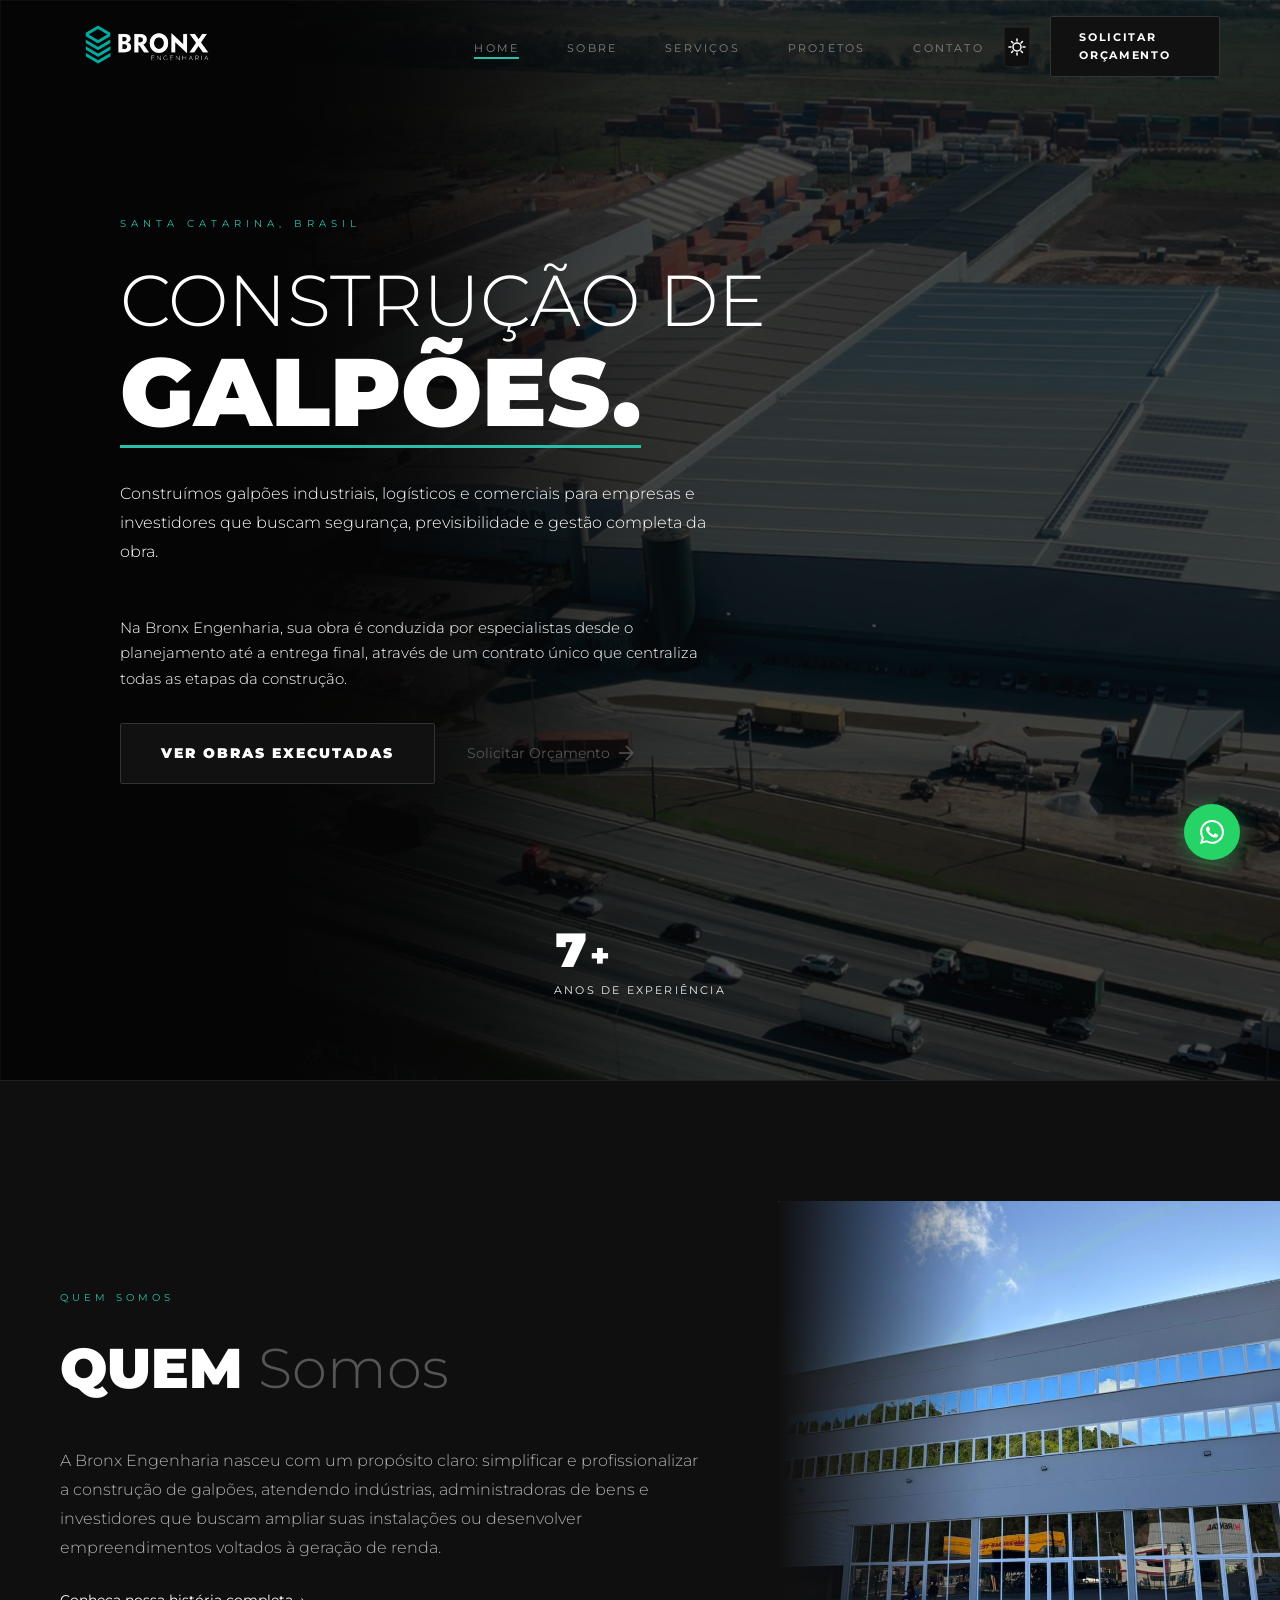
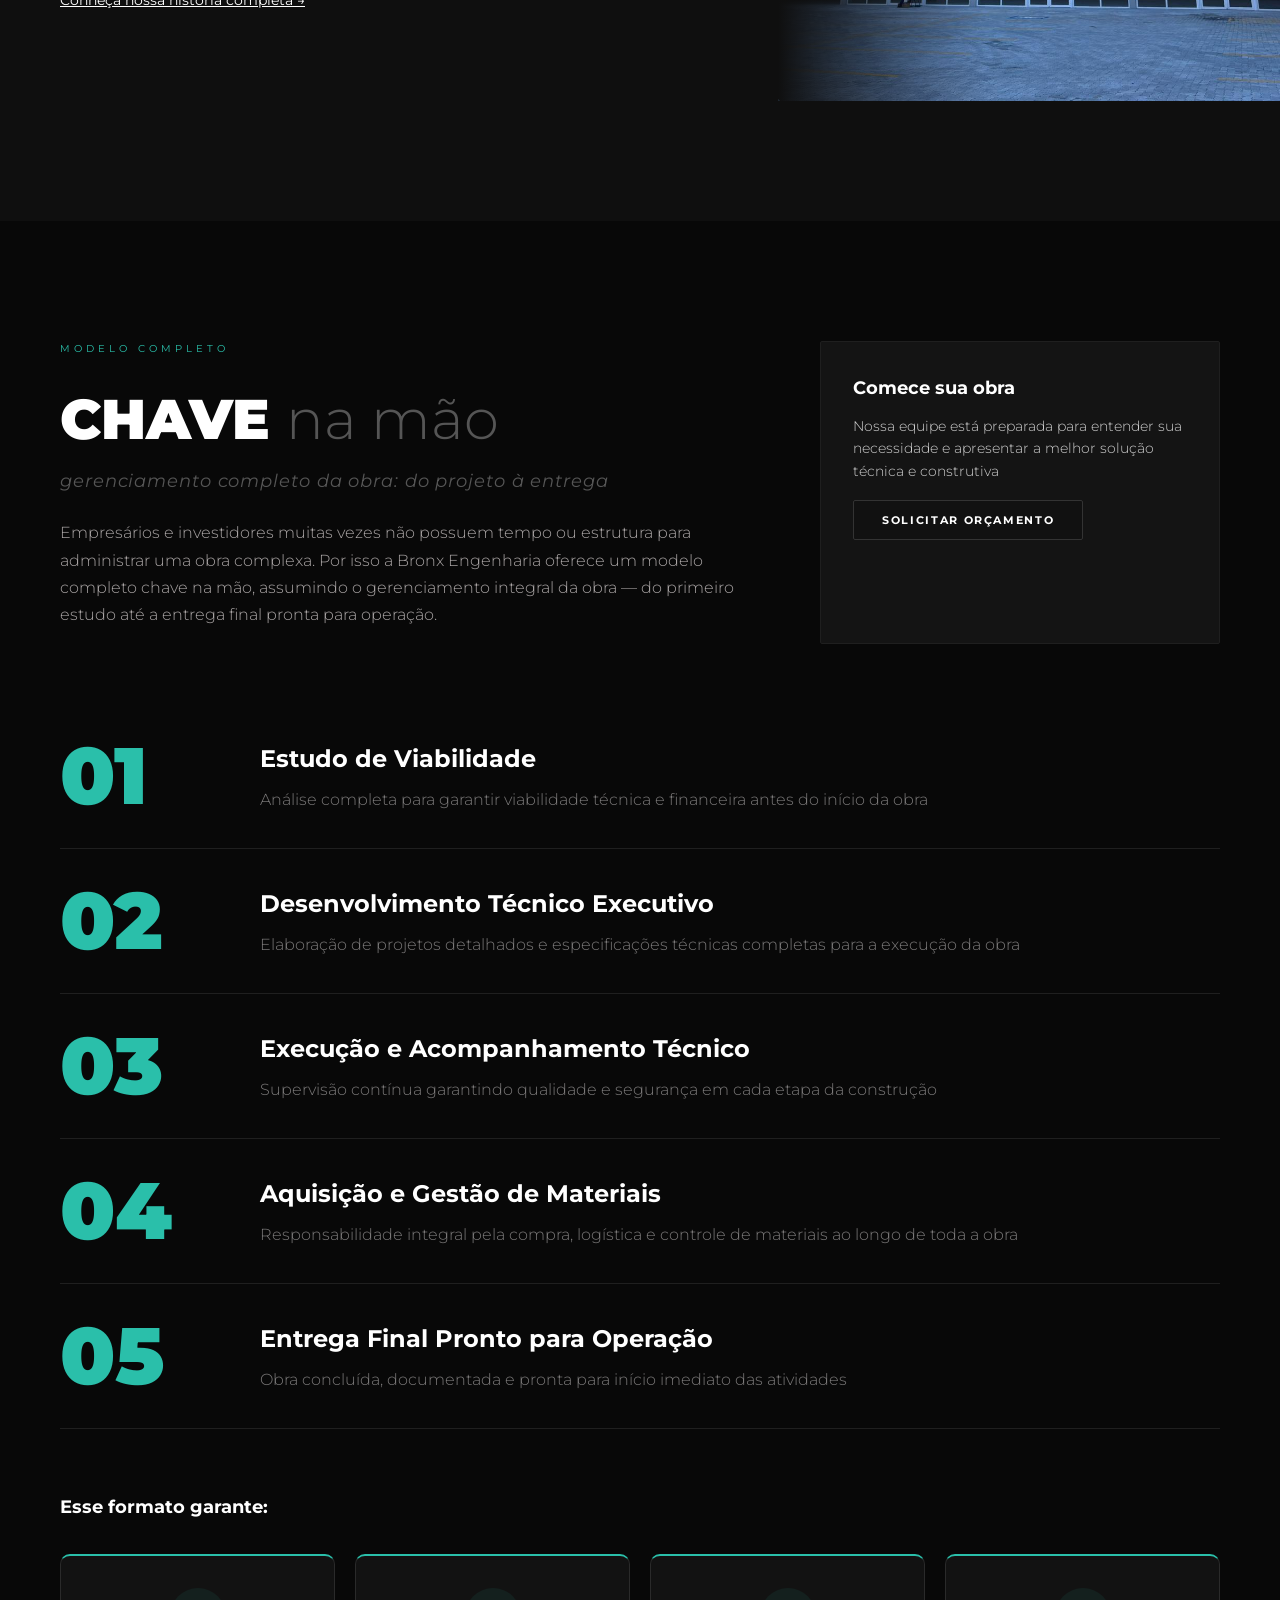
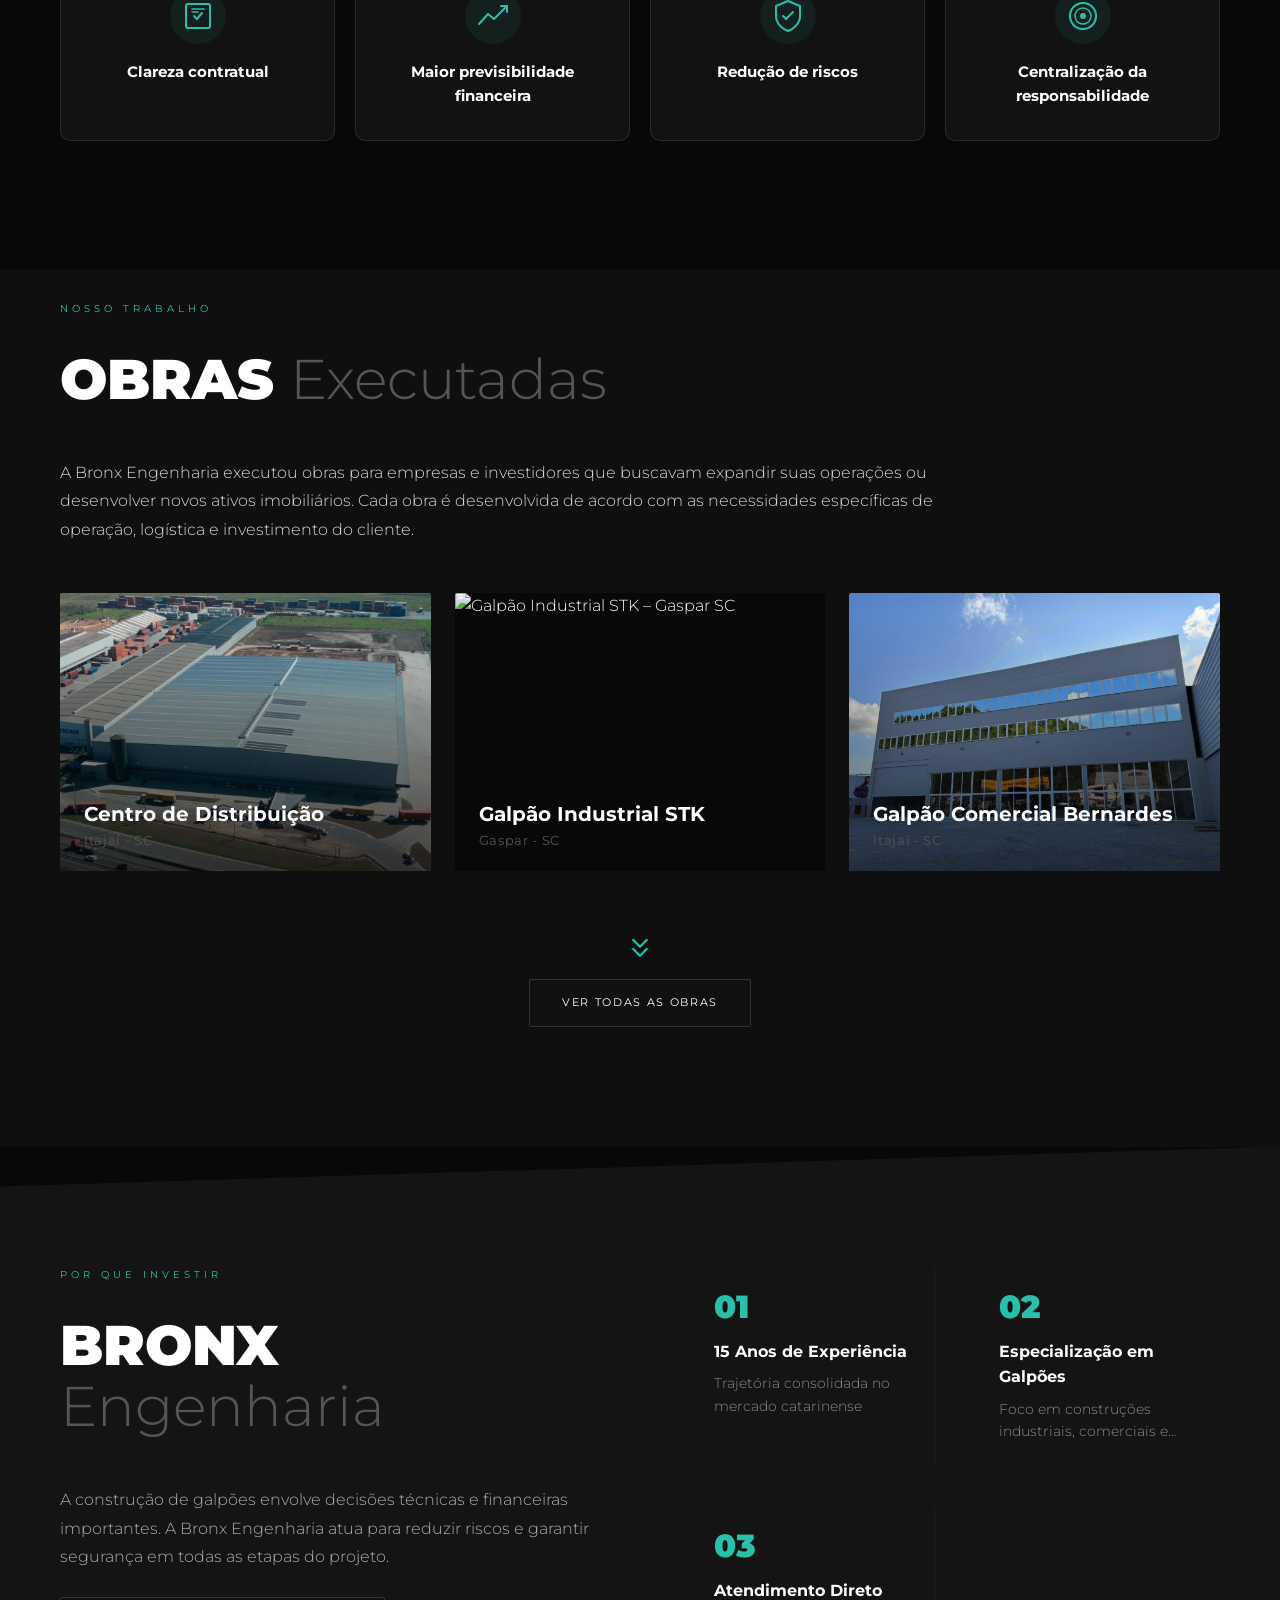
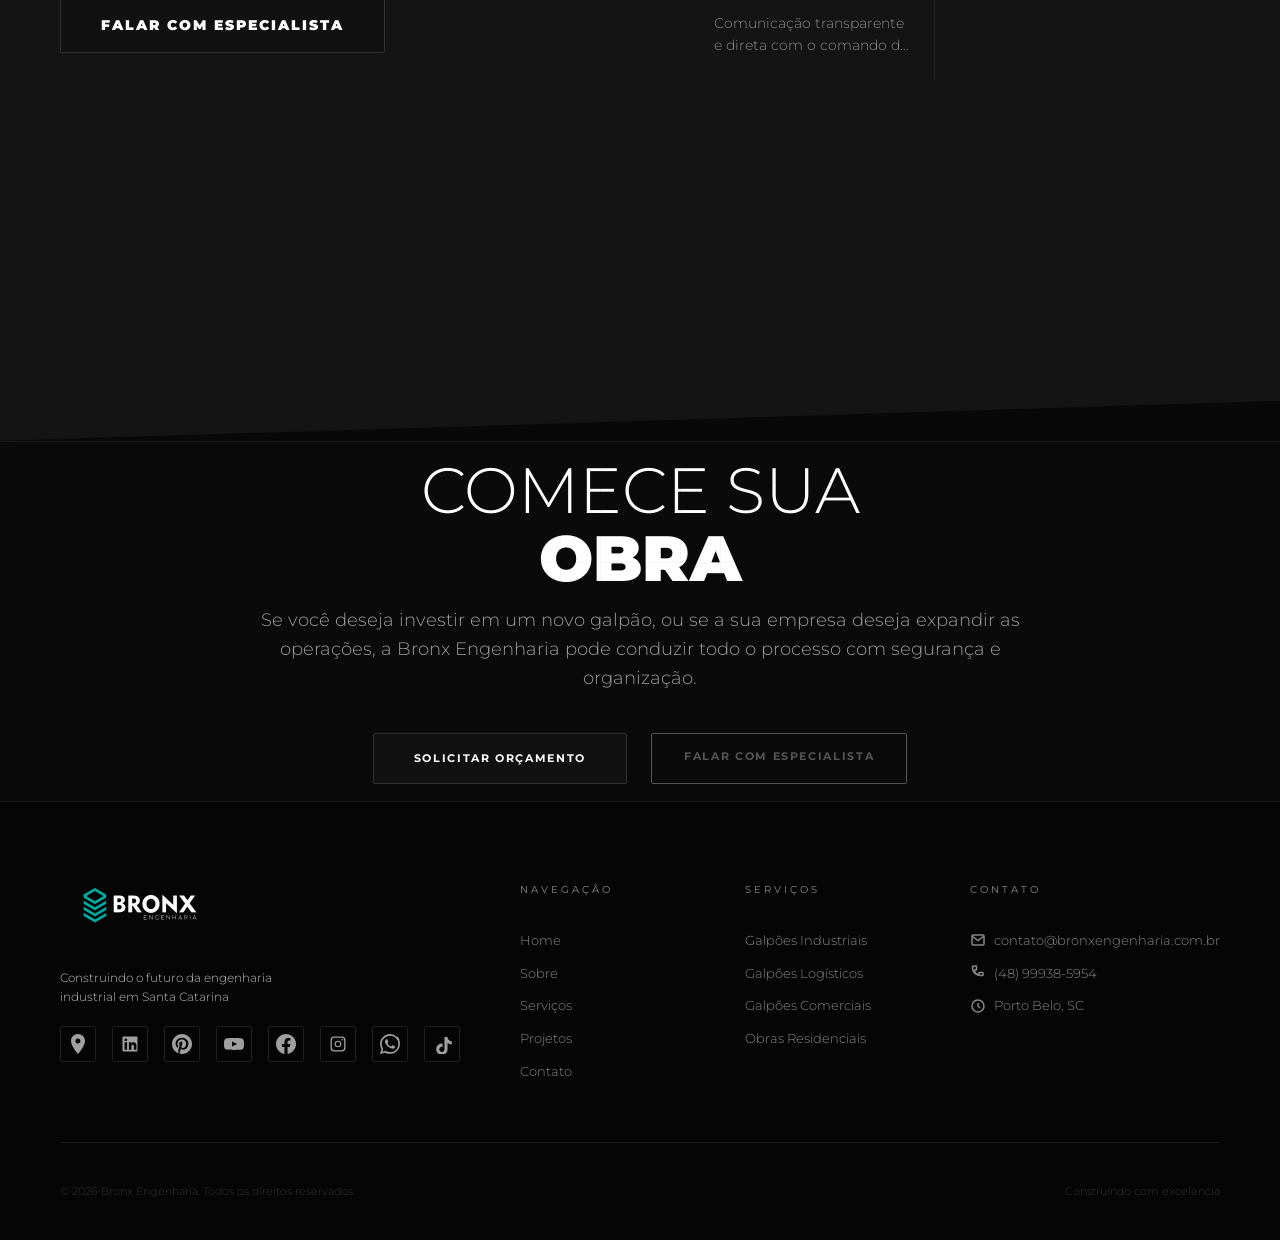
==== commit 698fb047: "feat: atualiza título da seção "Quem Somos" para melhor clareza" ====
--- a/index.html
+++ b/index.html
@@ -234,8 +234,8 @@
                     <div class="section-eyebrow">QUEM SOMOS</div>
                     
                     <h2 class="section-title">
-                        <span class="title-bold">ESPECIALISTAS</span>
-                        <span class="title-light">em Construção de Galpões</span>
+                        <span class="title-bold">QUEM</span>
+                        <span class="title-light">Somos</span>
                     </h2>
                     
                     <p class="sobre-description">
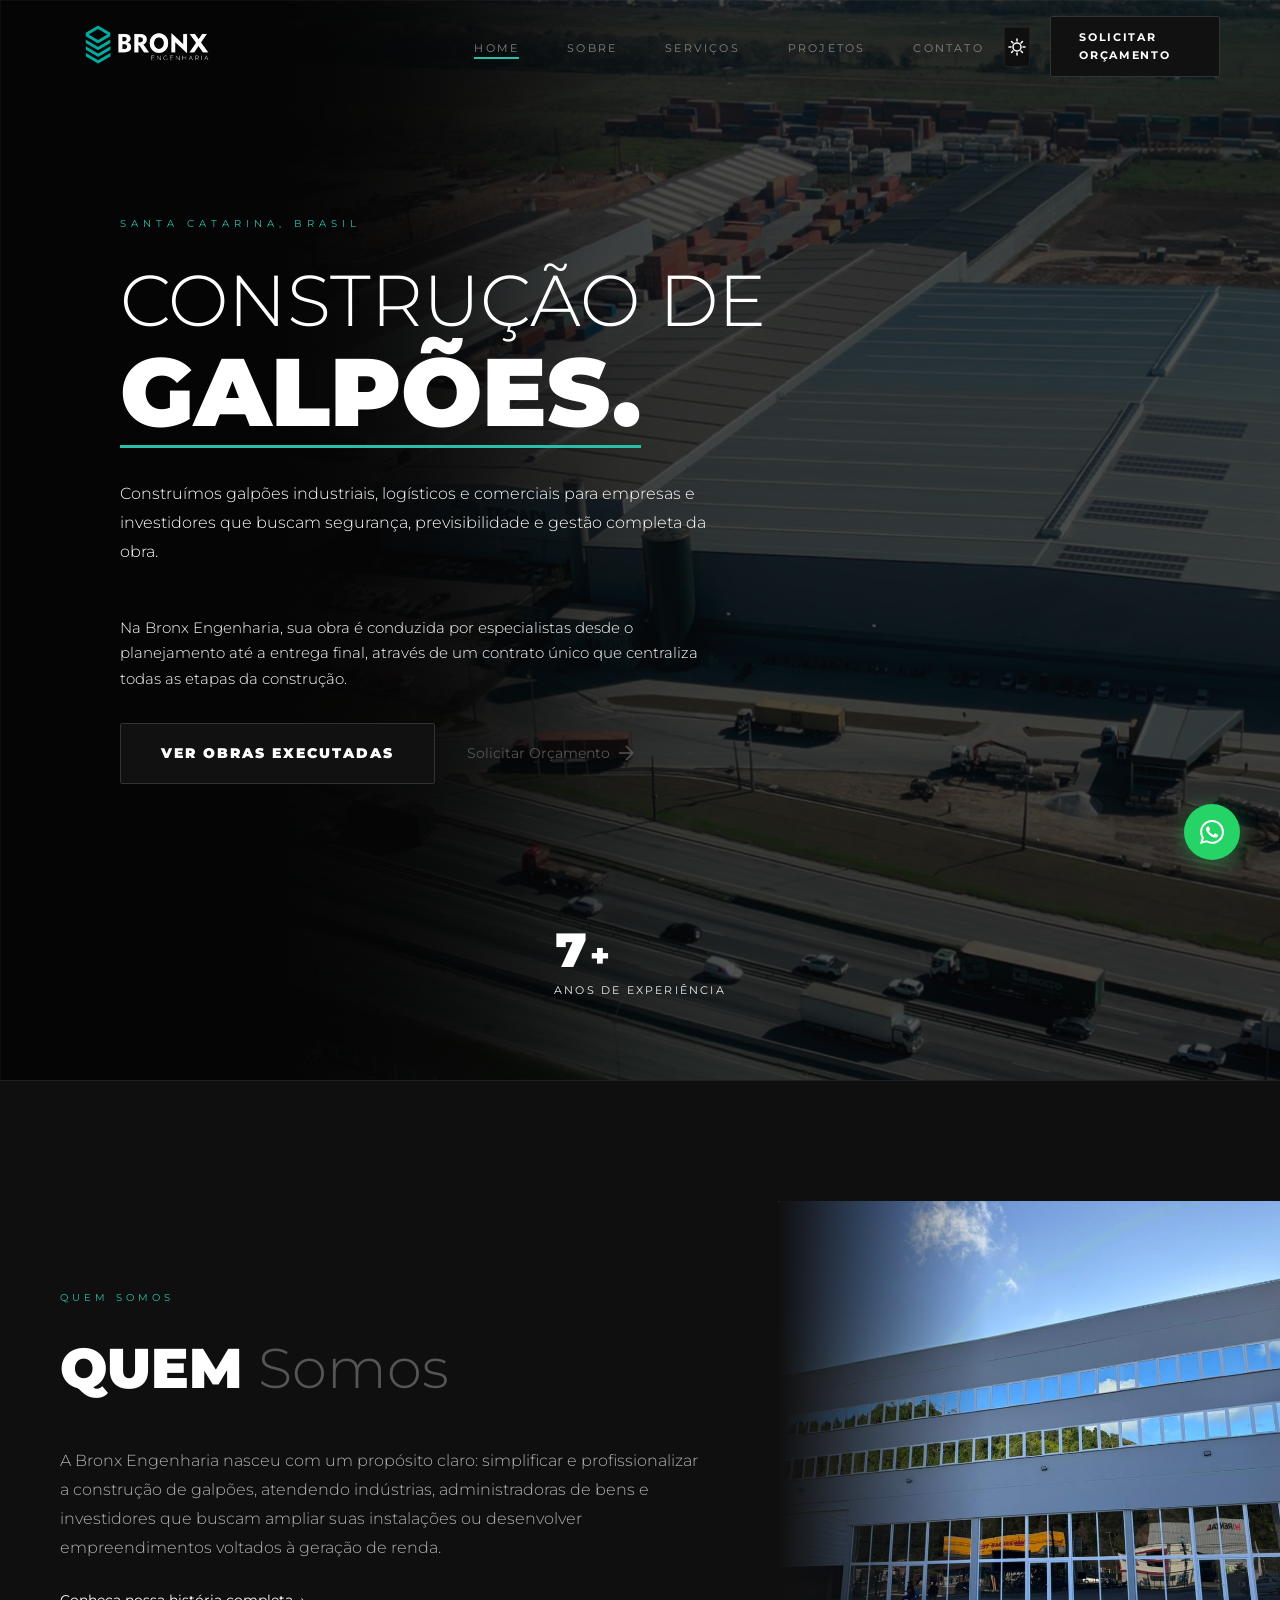
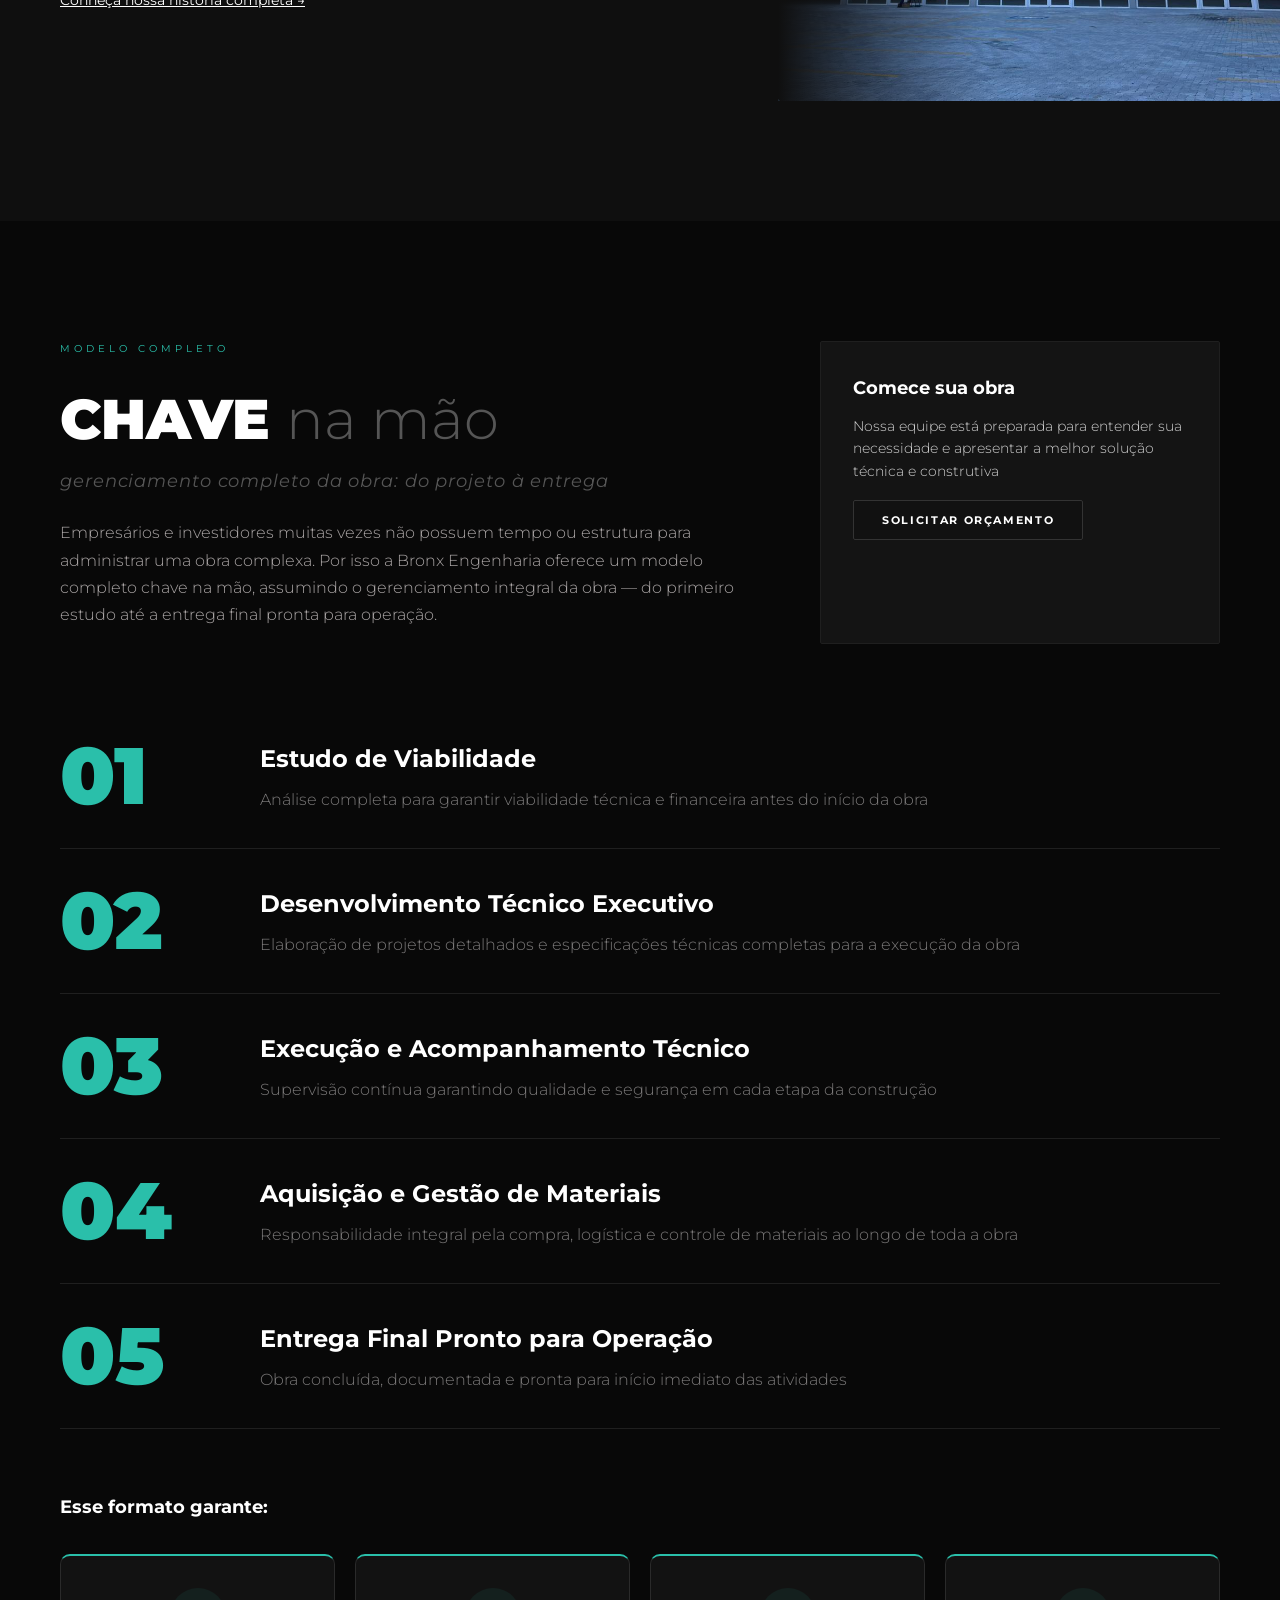
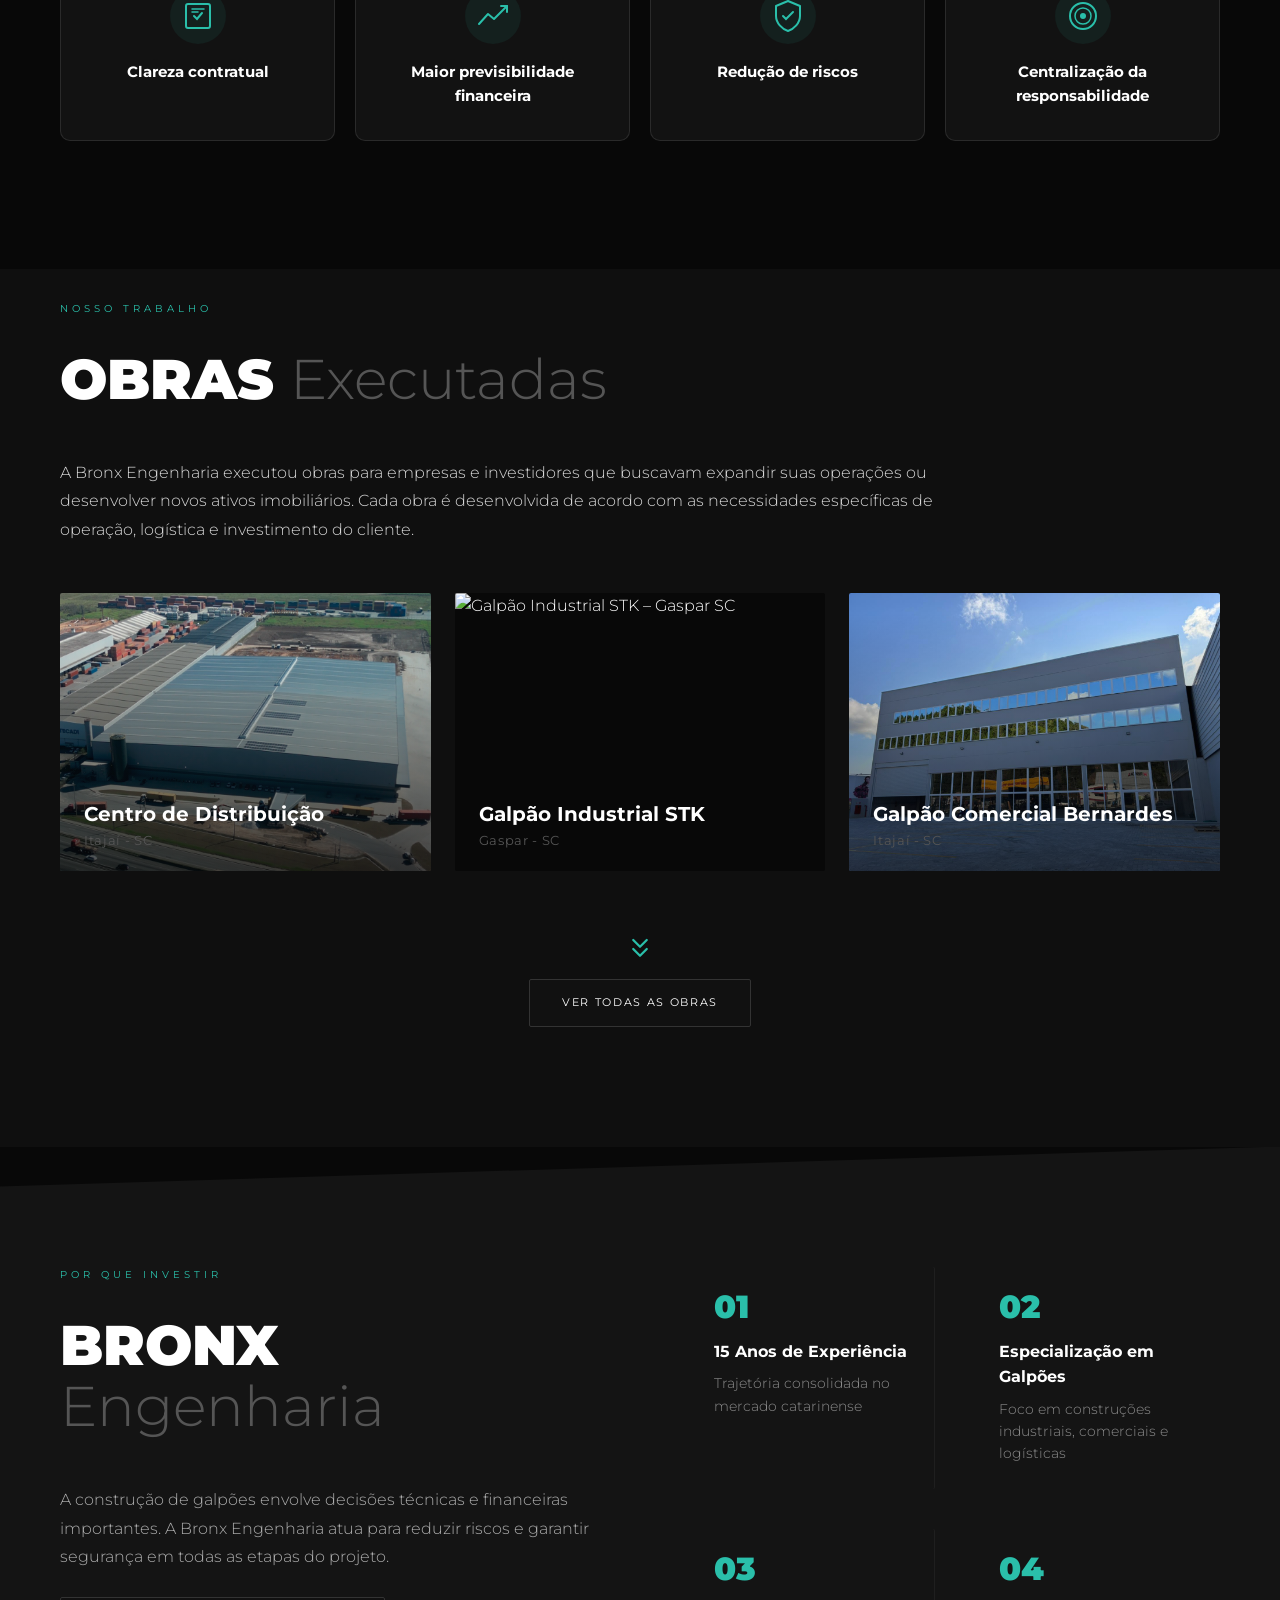
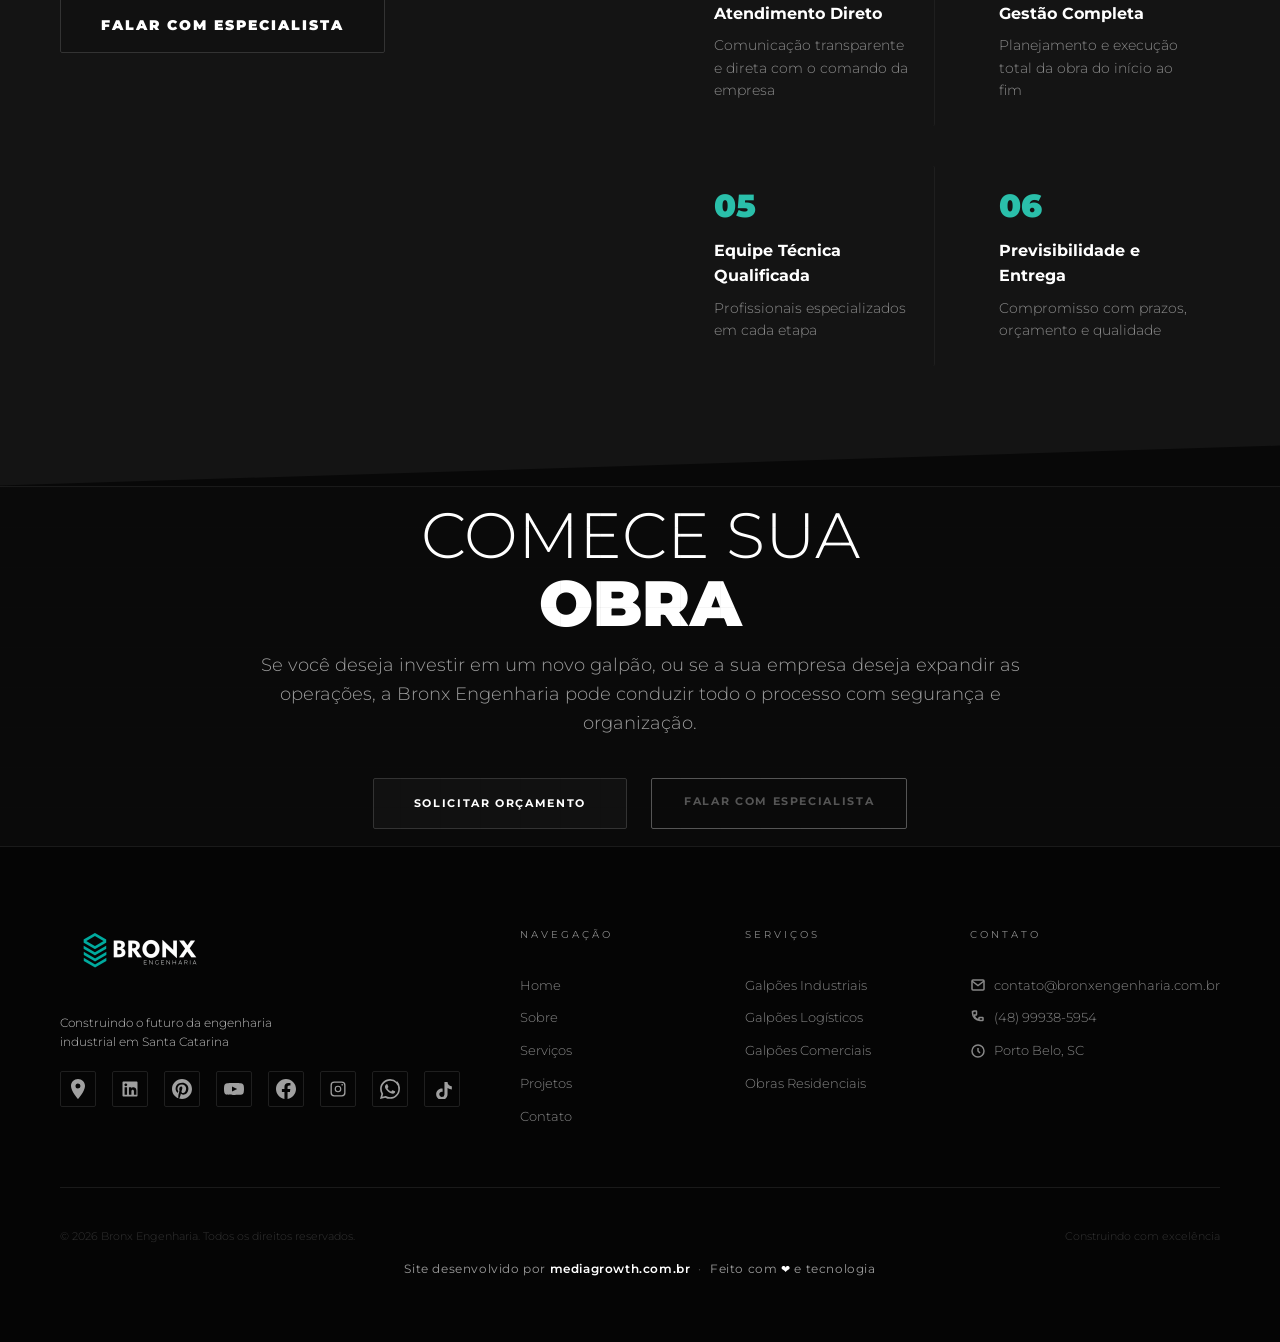
==== commit 66009a4d: "Assinatura discreta da MediaGrowth no rodapé (só o rodapé, nada mais alterado)" ====
--- a/index.html
+++ b/index.html
@@ -630,7 +630,19 @@
                 <p>Construindo com excelência</p>
             </div>
         </div>
-    </footer>
+      <style>
+    .mg-credit{display:block!important;position:static!important;clear:both;width:100%;box-sizing:border-box;text-align:center!important;padding:14px 16px 22px;margin:0;font-size:12px!important;font-weight:400;letter-spacing:.05em;line-height:1.7;text-transform:none!important;color:rgba(255,255,255,0.60)!important}
+    .mg-credit span{display:inline;position:static;font-size:inherit!important;color:inherit;margin:0;padding:0;text-transform:none!important}
+    .mg-credit a{display:inline!important;color:#FFFFFF!important;font-weight:600!important;font-size:inherit!important;text-decoration:none!important;text-transform:none!important;padding:0!important;margin:0!important;background:none!important}
+    .mg-credit a:hover{text-decoration:underline!important}
+    .mg-credit .mg-credit__sep{margin:0 8px;opacity:.5}
+    .mg-credit .mg-credit__love{color:#FFFFFF!important;font-size:11px!important}
+    @media (max-width:767px){.mg-credit{padding-bottom:96px}.mg-credit .mg-credit__sep{display:none!important}.mg-credit .mg-credit__part{display:block!important}}
+  </style>
+  <div class="mg-credit">
+    <span class="mg-credit__part">Site desenvolvido por <a href="https://mediagrowth.com.br/" target="_blank" rel="noopener">mediagrowth.com.br</a></span><span class="mg-credit__sep" aria-hidden="true">&middot;</span><span class="mg-credit__part">Feito com <span class="mg-credit__love" aria-label="love">&#10084;&#xFE0E;</span> e tecnologia</span>
+  </div>
+</footer>
 
     <!-- WhatsApp Float -->
     <a href="https://wa.me/5548999385954?text=Ol%C3%A1%2C%20vim%20pelo%20site%20da%20Bronx%20Engenharia%20e%20gostaria%20de%20mais%20informa%C3%A7%C3%B5es." class="whatsapp-float" target="_blank" rel="noopener" aria-label="WhatsApp">
--- a/css/style.css
+++ b/css/style.css
@@ -71,7 +71,10 @@
 body.light-mode .logo-dark { display: none; }
 body.light-mode .logo-light { display: block; }
 /* Remove brightness(0) para preservar o verde original do logo no modo claro */
-body.light-mode #navbar .nav-logo .logo-img { filter: none; }
+body.light-mode #navbar .nav-logo .logo-img {
+    content: url('../HERO_files/logo-escura-sM9MVFwh.png');
+    filter: none;
+}
 
 /* Hero */
 body.light-mode .hero-title-light { color: #000000 !important; }
@@ -1383,10 +1386,6 @@
     font-size: 14px;
     color: #8c8c8c;
     line-height: 1.6;
-    display: -webkit-box;
-    -webkit-line-clamp: 2;
-    -webkit-box-orient: vertical;
-    overflow: hidden;
 }
 
 /* ━━━━━━━━━━━━━━━━━━━━━━━━━━━━━━━━━━━━━━
